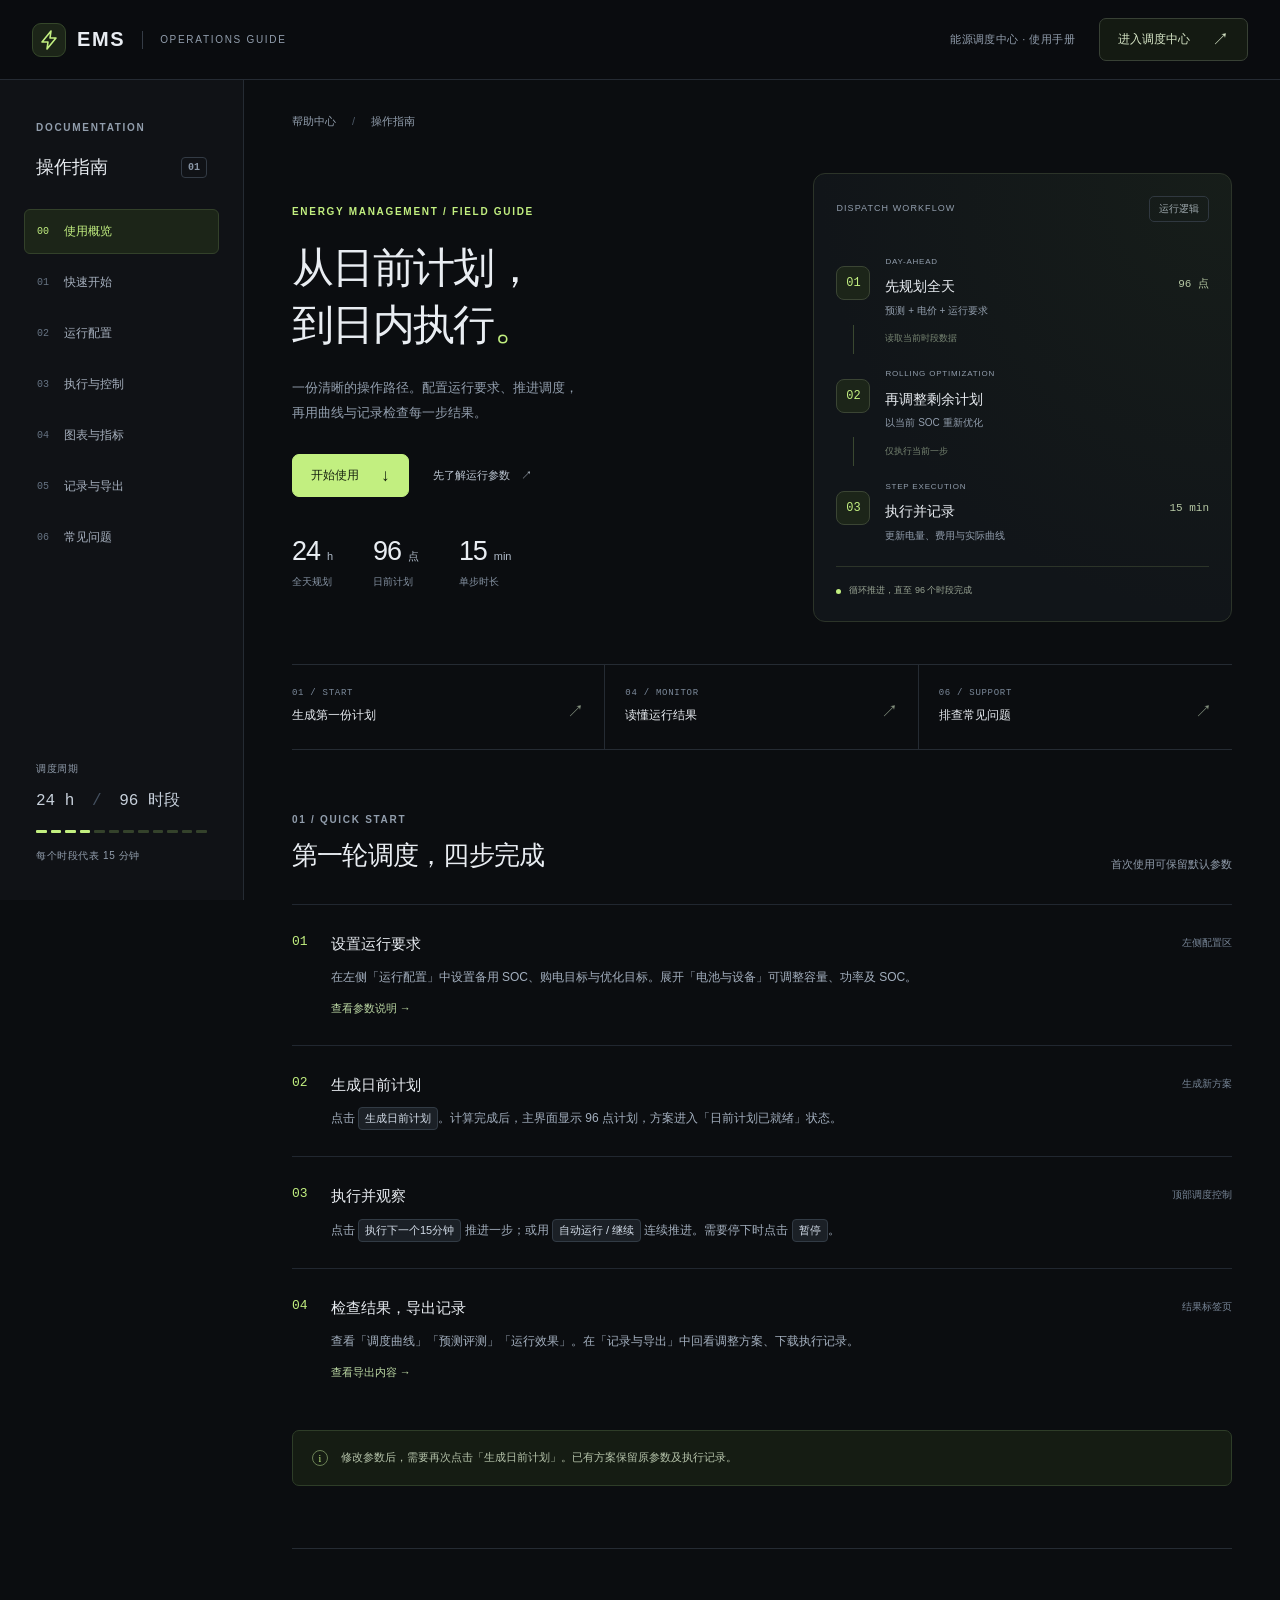
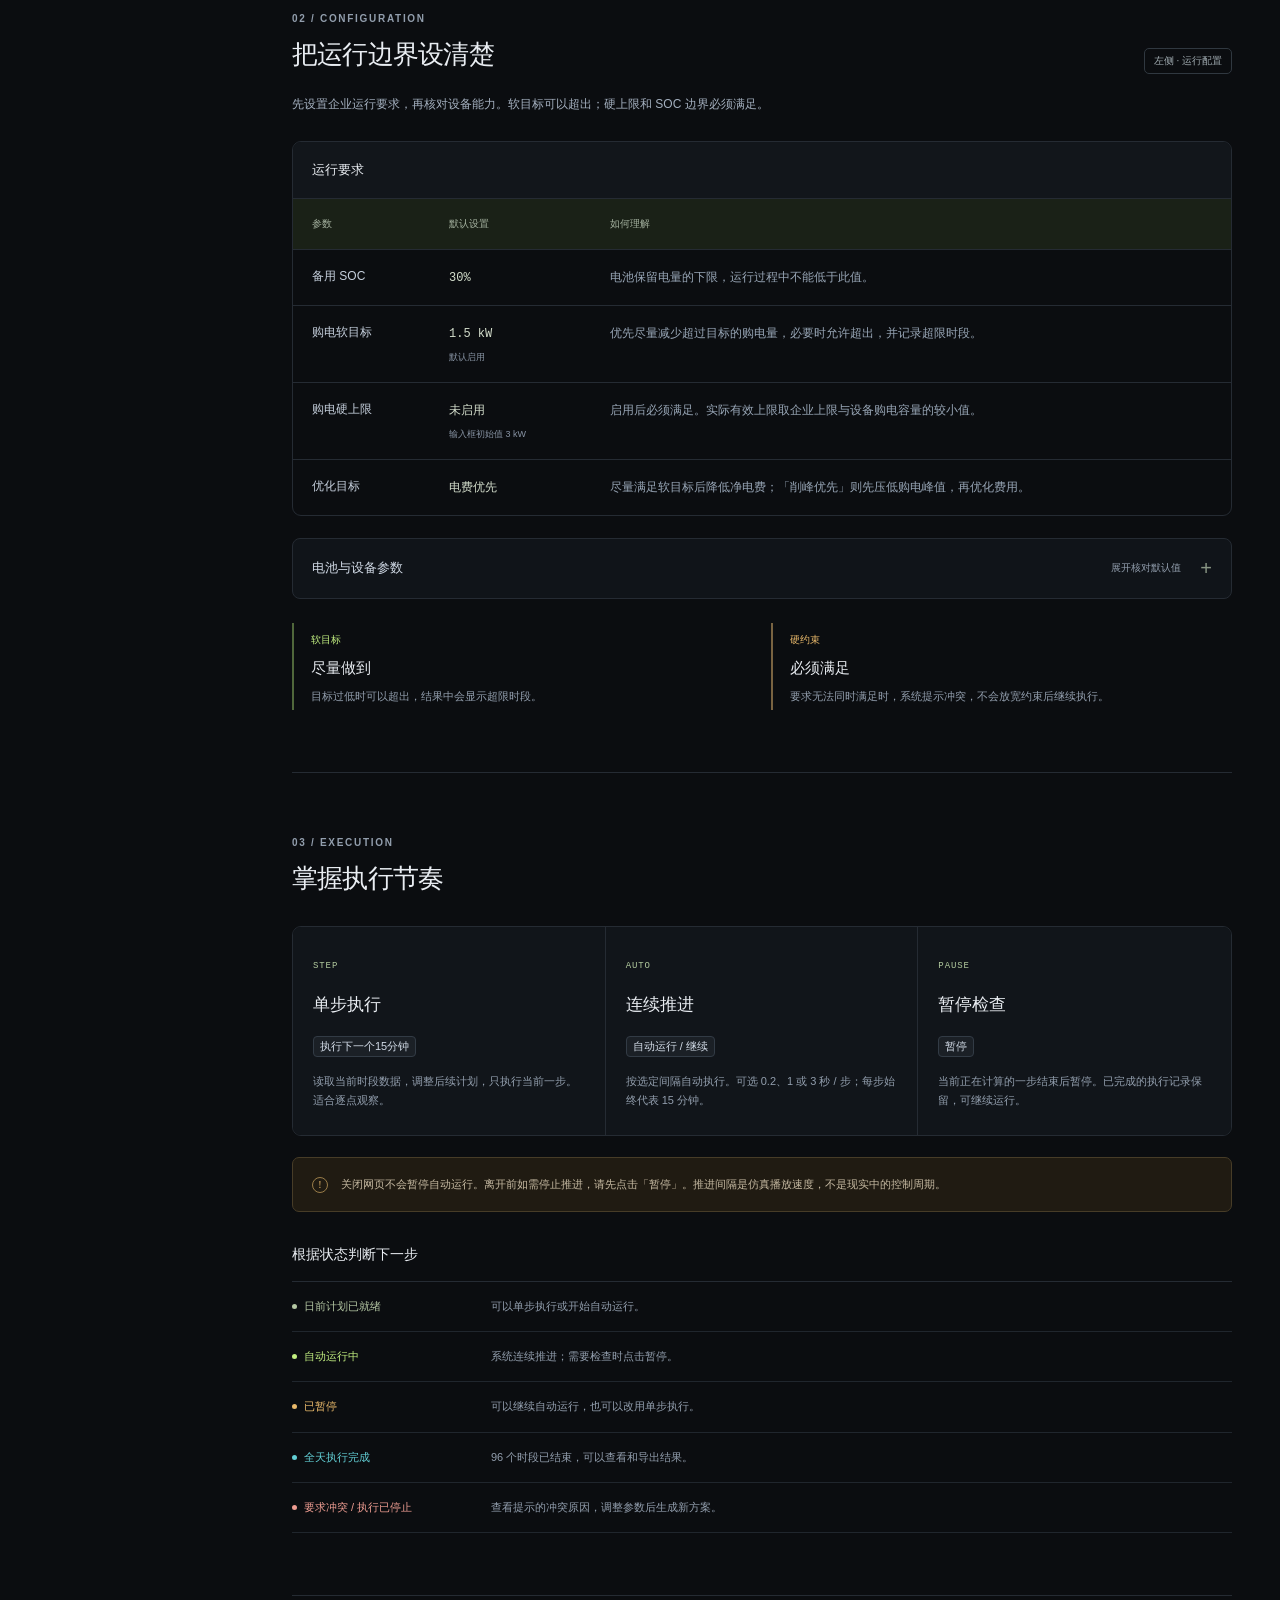
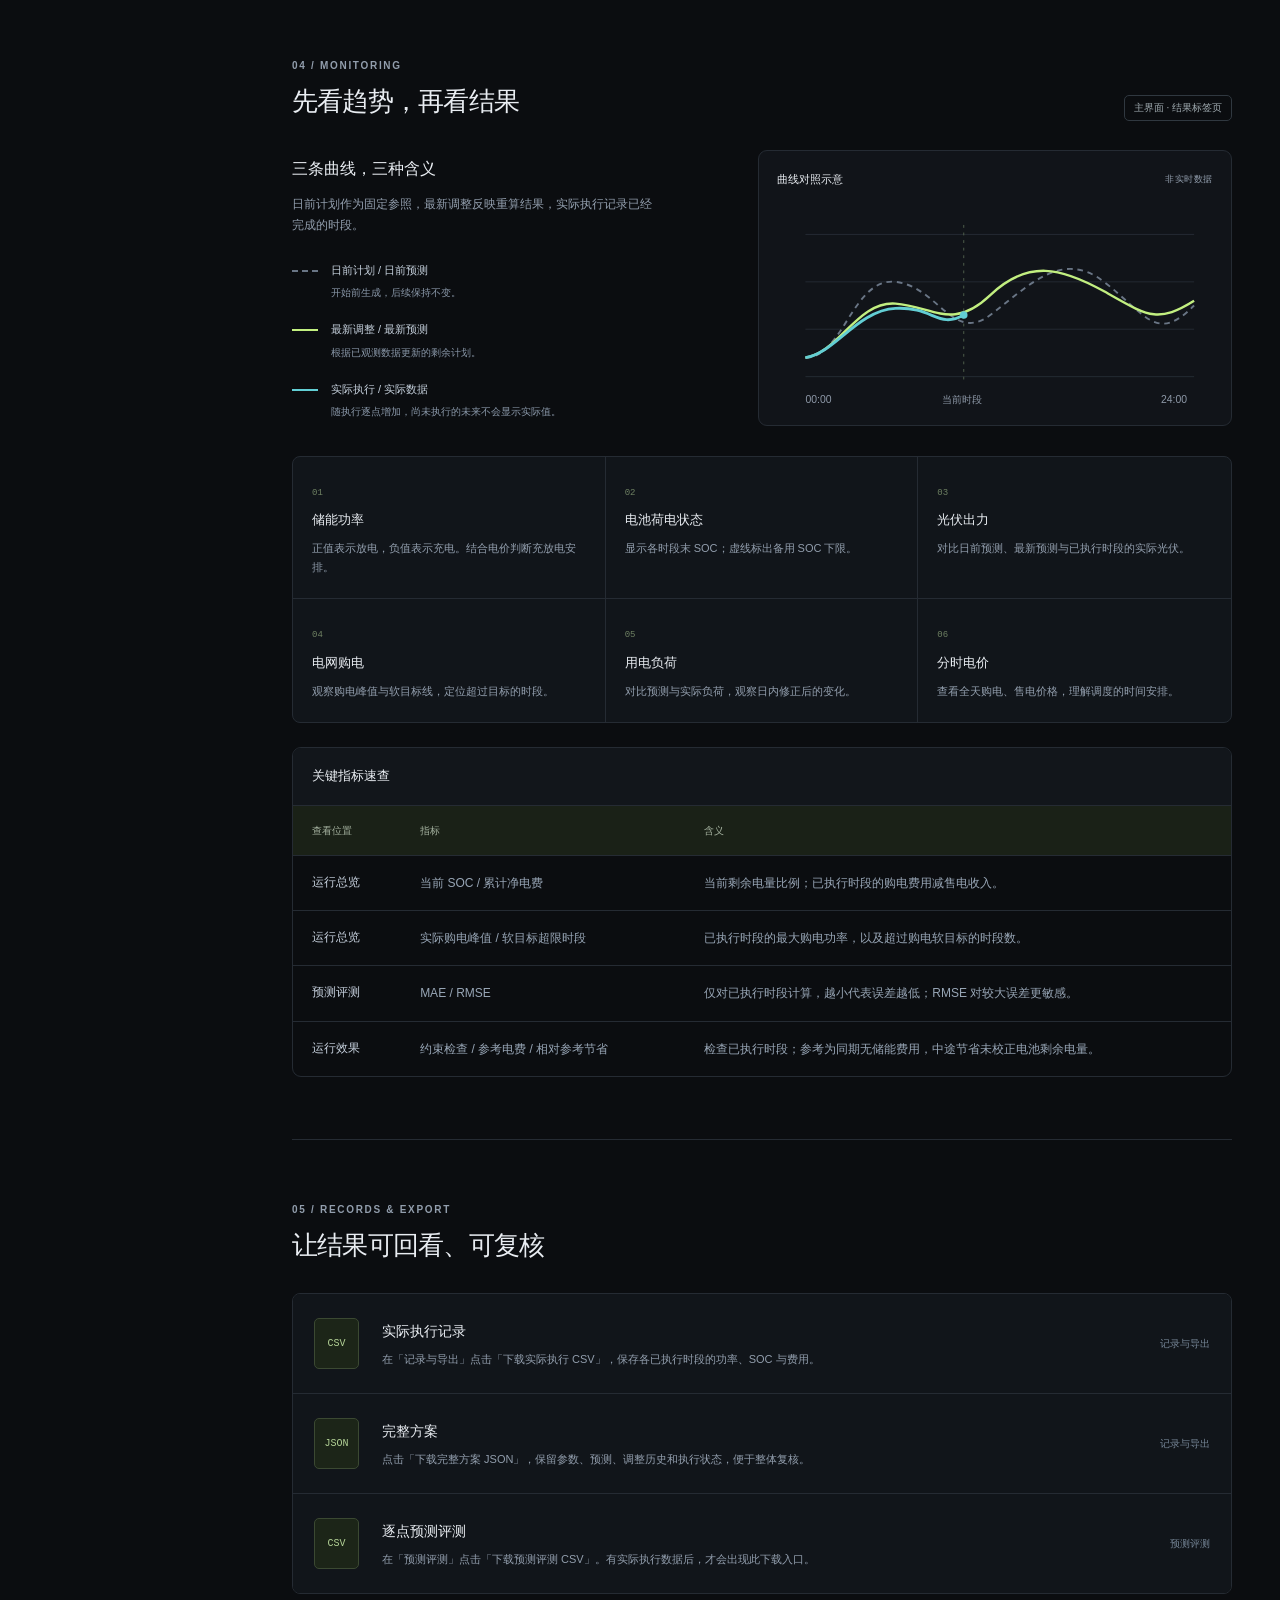
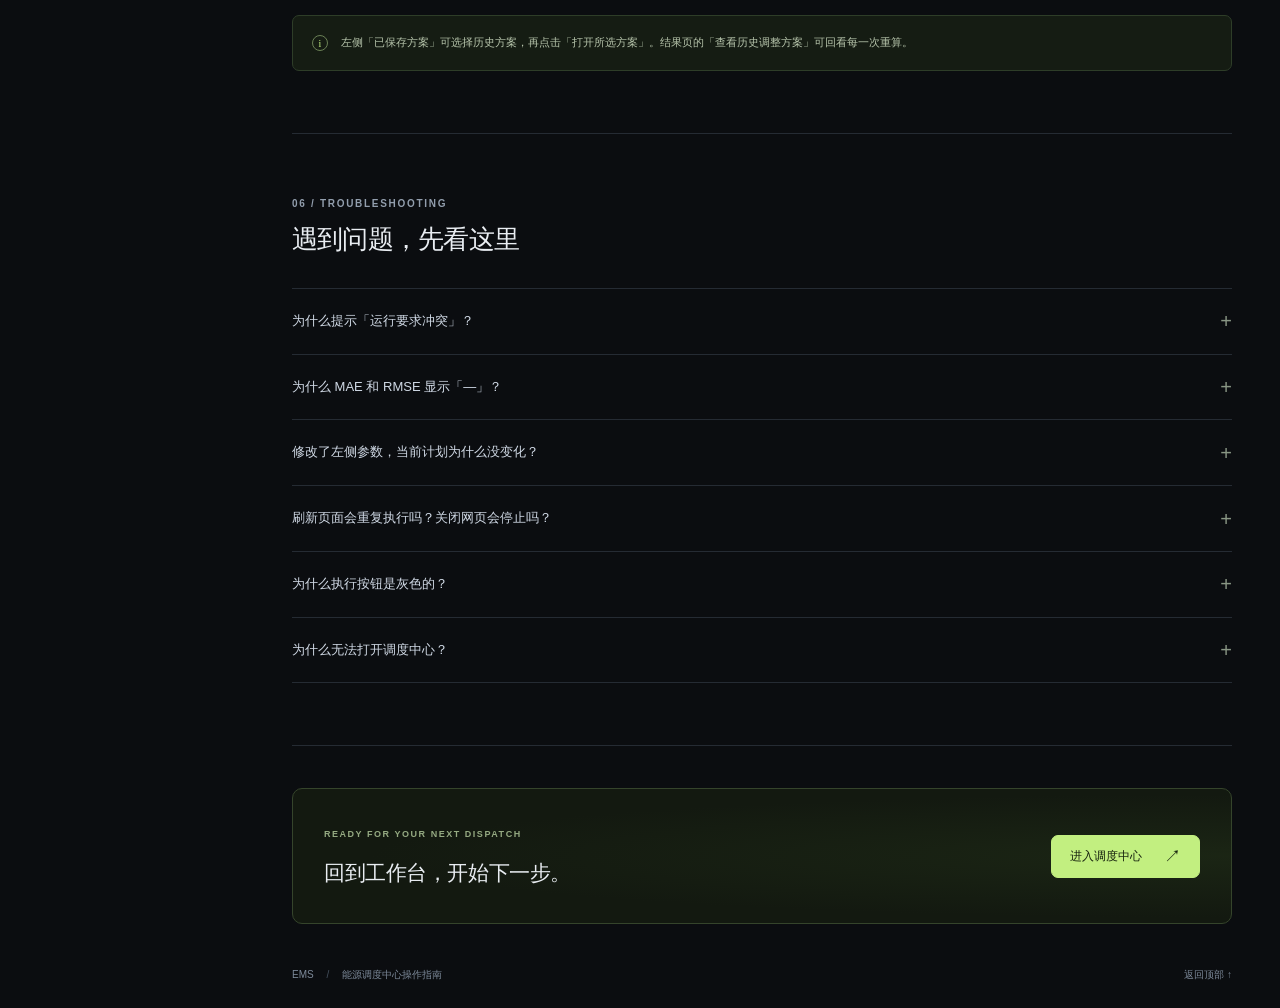
==== index.html @ 49002e70 "Publish EMS operations guide" ====
<!doctype html>
<html lang="zh-CN">
<head>
  <meta charset="utf-8">
  <meta name="viewport" content="width=device-width, initial-scale=1">
  <meta name="color-scheme" content="dark">
  <meta name="description" content="能源调度中心操作指南：配置运行要求、生成日前计划、执行日内调度、阅读曲线与导出记录。">
  <title>EMS · 操作指南</title>
  <link rel="icon" href="./favicon.svg" type="image/svg+xml">
  <link rel="stylesheet" href="./style.css">
  <script src="./config.js" defer></script>
  <script src="./script.js" defer></script>
</head>
<body>
  <a class="skip-link" href="#main">跳到正文</a>
  <header class="topbar">
    <a class="brand" href="#overview" aria-label="EMS 操作指南首页">
      <span class="brand-icon"><svg viewBox="0 0 24 24" fill="none" aria-hidden="true"><path d="M14 3 5 14h6l-1 7 9-11h-6l1-7Z" stroke="currentColor" stroke-width="1.6" stroke-linejoin="round"/></svg></span>
      <strong>EMS</strong><span class="brand-divider"></span><span class="brand-label">OPERATIONS GUIDE</span>
    </a>
    <div class="topbar-actions">
      <span class="edition">能源调度中心 · 使用手册</span>
      <a class="button button-outline dashboard-link" href="https://ltd-prescription-bridal-positioning.trycloudflare.com/" target="_blank" rel="noopener noreferrer">进入调度中心 <span aria-hidden="true">↗</span></a>
      <button class="menu-toggle" type="button" aria-expanded="false" aria-controls="sidebar" aria-label="打开章节目录"><span></span><span></span></button>
    </div>
  </header>

  <aside class="sidebar" id="sidebar" aria-label="章节目录">
    <div class="sidebar-top"><span class="eyebrow">DOCUMENTATION</span><p>操作指南<span class="version">01</span></p></div>
    <nav class="chapter-nav">
      <a href="#overview" class="active" aria-current="location"><span>00</span>使用概览</a>
      <a href="#quickstart"><span>01</span>快速开始</a>
      <a href="#configuration"><span>02</span>运行配置</a>
      <a href="#execution"><span>03</span>执行与控制</a>
      <a href="#charts"><span>04</span>图表与指标</a>
      <a href="#export"><span>05</span>记录与导出</a>
      <a href="#faq"><span>06</span>常见问题</a>
    </nav>
    <div class="sidebar-bottom"><span class="small-label">调度周期</span><p>24 h <span>/</span> 96 时段</p><div class="mini-track"><i></i><i></i><i></i><i></i><i></i><i></i><i></i><i></i><i></i><i></i><i></i><i></i></div><span class="small-label">每个时段代表 15 分钟</span></div>
  </aside>

  <main id="main">
    <section class="hero doc-section" id="overview" aria-labelledby="hero-title">
      <div class="breadcrumb">帮助中心 <span>/</span> 操作指南</div>
      <div class="hero-grid">
        <div class="hero-copy">
          <p class="eyebrow accent">ENERGY MANAGEMENT / FIELD GUIDE</p>
          <h1 id="hero-title">从日前计划，<br>到日内执行<span class="accent">。</span></h1>
          <p class="hero-description">一份清晰的操作路径。配置运行要求、推进调度，<br class="desktop-break">再用曲线与记录检查每一步结果。</p>
          <div class="hero-actions"><a class="button button-primary" href="#quickstart">开始使用 <span aria-hidden="true">↓</span></a><a class="text-link" href="#configuration">先了解运行参数 <span aria-hidden="true">↗</span></a></div>
          <div class="hero-specs"><div><strong>24<span>h</span></strong><span>全天规划</span></div><div><strong>96<span>点</span></strong><span>日前计划</span></div><div><strong>15<span>min</span></strong><span>单步时长</span></div></div>
        </div>
        <div class="flow-panel" aria-label="日前计划、日内调整、单步执行的工作流程">
          <div class="panel-top"><span class="small-label">DISPATCH WORKFLOW</span><span class="outline-tag">运行逻辑</span></div>
          <div class="flow-stage"><span class="stage-symbol">01</span><div><span class="small-label">DAY-AHEAD</span><h2>先规划全天</h2><p>预测 + 电价 + 运行要求</p></div><span class="stage-count">96 点</span></div>
          <div class="flow-connector"><span></span><p>读取当前时段数据</p></div>
          <div class="flow-stage"><span class="stage-symbol">02</span><div><span class="small-label">ROLLING OPTIMIZATION</span><h2>再调整剩余计划</h2><p>以当前 SOC 重新优化</p></div></div>
          <div class="flow-connector"><span></span><p>仅执行当前一步</p></div>
          <div class="flow-stage flow-stage-final"><span class="stage-symbol">03</span><div><span class="small-label">STEP EXECUTION</span><h2>执行并记录</h2><p>更新电量、费用与实际曲线</p></div><span class="stage-count">15 min</span></div>
          <div class="flow-footer"><span class="status-dot"></span>循环推进，直至 96 个时段完成</div>
        </div>
      </div>
      <div class="guide-index"><a href="#quickstart"><span>01 / START</span>生成第一份计划 <b aria-hidden="true">↗</b></a><a href="#charts"><span>04 / MONITOR</span>读懂运行结果 <b aria-hidden="true">↗</b></a><a href="#faq"><span>06 / SUPPORT</span>排查常见问题 <b aria-hidden="true">↗</b></a></div>
    </section>

    <section class="doc-section" id="quickstart" aria-labelledby="quickstart-title">
      <div class="section-heading"><div><p class="eyebrow">01 / QUICK START</p><h2 id="quickstart-title">第一轮调度，四步完成</h2></div><span class="section-note">首次使用可保留默认参数</span></div>
      <ol class="steps">
        <li><span class="step-number">01</span><div><h3>设置运行要求</h3><p>在左侧「运行配置」中设置备用 SOC、购电目标与优化目标。展开「电池与设备」可调整容量、功率及 SOC。</p><a class="inline-link" href="#configuration">查看参数说明 →</a></div><span class="step-location">左侧配置区</span></li>
        <li><span class="step-number">02</span><div><h3>生成日前计划</h3><p>点击 <span class="ui-label">生成日前计划</span>。计算完成后，主界面显示 96 点计划，方案进入「日前计划已就绪」状态。</p></div><span class="step-location">生成新方案</span></li>
        <li><span class="step-number">03</span><div><h3>执行并观察</h3><p>点击 <span class="ui-label">执行下一个15分钟</span> 推进一步；或用 <span class="ui-label">自动运行 / 继续</span> 连续推进。需要停下时点击 <span class="ui-label">暂停</span>。</p></div><span class="step-location">顶部调度控制</span></li>
        <li><span class="step-number">04</span><div><h3>检查结果，导出记录</h3><p>查看「调度曲线」「预测评测」「运行效果」。在「记录与导出」中回看调整方案、下载执行记录。</p><a class="inline-link" href="#export">查看导出内容 →</a></div><span class="step-location">结果标签页</span></li>
      </ol>
      <div class="callout"><span class="callout-mark">i</span><p>修改参数后，需要再次点击「生成日前计划」。已有方案保留原参数及执行记录。</p></div>
    </section>

    <section class="doc-section" id="configuration" aria-labelledby="configuration-title">
      <div class="section-heading"><div><p class="eyebrow">02 / CONFIGURATION</p><h2 id="configuration-title">把运行边界设清楚</h2></div><span class="outline-tag">左侧 · 运行配置</span></div>
      <div class="section-intro"><p>先设置企业运行要求，再核对设备能力。软目标可以超出；硬上限和 SOC 边界必须满足。</p></div>
      <div class="table-wrap"><table><caption>运行要求</caption><thead><tr><th scope="col">参数</th><th scope="col">默认设置</th><th scope="col">如何理解</th></tr></thead><tbody>
        <tr><th scope="row">备用 SOC</th><td><span class="value">30%</span></td><td>电池保留电量的下限，运行过程中不能低于此值。</td></tr>
        <tr><th scope="row">购电软目标</th><td><span class="value">1.5 kW</span><small>默认启用</small></td><td>优先尽量减少超过目标的购电量，必要时允许超出，并记录超限时段。</td></tr>
        <tr><th scope="row">购电硬上限</th><td><span class="value">未启用</span><small>输入框初始值 3 kW</small></td><td>启用后必须满足。实际有效上限取企业上限与设备购电容量的较小值。</td></tr>
        <tr><th scope="row">优化目标</th><td><span class="value">电费优先</span></td><td>尽量满足软目标后降低净电费；「削峰优先」则先压低购电峰值，再优化费用。</td></tr>
      </tbody></table></div>
      <details class="equipment-details"><summary><span>电池与设备参数</span><span class="summary-note">展开核对默认值</span><span class="plus" aria-hidden="true">+</span></summary><div class="equipment-grid">
        <div><span>电池容量</span><strong>5.0 <small>kWh</small></strong></div><div><span>最大充 / 放电功率</span><strong>2.0 <small>kW</small></strong></div><div><span>初始 SOC</span><strong>50 <small>%</small></strong></div><div><span>日末 SOC 最低目标</span><strong>50 <small>%</small></strong></div><div><span>SOC 上限</span><strong>90 <small>%</small></strong></div><div><span>设备购电容量</span><strong>5.0 <small>kW</small></strong></div><div><span>设备售电容量</span><strong>3.0 <small>kW</small></strong></div>
      </div><p class="details-footnote">初始 SOC 和日末 SOC 目标，都必须位于备用 SOC 下限与 SOC 上限之间。</p></details>
      <div class="paired-notes"><div><span class="note-label accent">软目标</span><h3>尽量做到</h3><p>目标过低时可以超出，结果中会显示超限时段。</p></div><div><span class="note-label amber">硬约束</span><h3>必须满足</h3><p>要求无法同时满足时，系统提示冲突，不会放宽约束后继续执行。</p></div></div>
    </section>

    <section class="doc-section" id="execution" aria-labelledby="execution-title">
      <div class="section-heading"><div><p class="eyebrow">03 / EXECUTION</p><h2 id="execution-title">掌握执行节奏</h2></div></div>
      <div class="control-guide"><article><span class="keycap">STEP</span><h3>单步执行</h3><span class="ui-label">执行下一个15分钟</span><p>读取当前时段数据，调整后续计划，只执行当前一步。适合逐点观察。</p></article><article><span class="keycap">AUTO</span><h3>连续推进</h3><span class="ui-label">自动运行 / 继续</span><p>按选定间隔自动执行。可选 0.2、1 或 3 秒 / 步；每步始终代表 15 分钟。</p></article><article><span class="keycap">PAUSE</span><h3>暂停检查</h3><span class="ui-label">暂停</span><p>当前正在计算的一步结束后暂停。已完成的执行记录保留，可继续运行。</p></article></div>
      <div class="callout callout-amber"><span class="callout-mark">!</span><p>关闭网页不会暂停自动运行。离开前如需停止推进，请先点击「暂停」。推进间隔是仿真播放速度，不是现实中的控制周期。</p></div>
      <h3 class="subsection-title">根据状态判断下一步</h3>
      <div class="state-list"><div><span class="state-chip ready">日前计划已就绪</span><p>可以单步执行或开始自动运行。</p></div><div><span class="state-chip running">自动运行中</span><p>系统连续推进；需要检查时点击暂停。</p></div><div><span class="state-chip paused">已暂停</span><p>可以继续自动运行，也可以改用单步执行。</p></div><div><span class="state-chip completed">全天执行完成</span><p>96 个时段已结束，可以查看和导出结果。</p></div><div><span class="state-chip blocked">要求冲突 / 执行已停止</span><p>查看提示的冲突原因，调整参数后生成新方案。</p></div></div>
    </section>

    <section class="doc-section" id="charts" aria-labelledby="charts-title">
      <div class="section-heading"><div><p class="eyebrow">04 / MONITORING</p><h2 id="charts-title">先看趋势，再看结果</h2></div><span class="outline-tag">主界面 · 结果标签页</span></div>
      <div class="chart-reading"><div><h3>三条曲线，三种含义</h3><p>日前计划作为固定参照，最新调整反映重算结果，实际执行记录已经完成的时段。</p><ul class="legend-guide"><li><span class="legend-line dashed"></span><div><strong>日前计划 / 日前预测</strong><span>开始前生成，后续保持不变。</span></div></li><li><span class="legend-line lime"></span><div><strong>最新调整 / 最新预测</strong><span>根据已观测数据更新的剩余计划。</span></div></li><li><span class="legend-line cyan"></span><div><strong>实际执行 / 实际数据</strong><span>随执行逐点增加，尚未执行的未来不会显示实际值。</span></div></li></ul></div>
        <div class="chart-example"><div class="example-heading"><span>曲线对照示意</span><span class="small-label">非实时数据</span></div><svg viewBox="0 0 460 220" role="img" aria-labelledby="chart-demo-title"><title id="chart-demo-title">灰色虚线表示日前计划，青绿色实线表示最新调整，蓝色实线只覆盖已经执行的时间段。</title><g stroke="#252b33" stroke-width="1"><path d="M30 30H440M30 80H440M30 130H440M30 180H440"/></g><path d="M30 160C70 160 80 75 125 80S185 145 225 115S300 45 345 80S400 145 440 105" fill="none" stroke="#697585" stroke-width="2" stroke-dasharray="6 5"/><path d="M30 160C65 155 85 100 125 103S185 132 225 94S300 65 345 90S400 125 440 100" fill="none" stroke="#c2ef80" stroke-width="2.5"/><path d="M30 160C60 156 85 110 125 108S170 130 197 115" fill="none" stroke="#62ced4" stroke-width="3"/><path d="M197 20V185" stroke="#52624d" stroke-dasharray="3 5"/><circle cx="197" cy="115" r="4" fill="#62ced4"/><g fill="#8e99a8" font-size="11" font-family="sans-serif"><text x="30" y="208">00:00</text><text x="174" y="208">当前时段</text><text x="405" y="208">24:00</text></g></svg></div>
      </div>
      <div class="chart-topics"><article><span>01</span><h3>储能功率</h3><p>正值表示放电，负值表示充电。结合电价判断充放电安排。</p></article><article><span>02</span><h3>电池荷电状态</h3><p>显示各时段末 SOC；虚线标出备用 SOC 下限。</p></article><article><span>03</span><h3>光伏出力</h3><p>对比日前预测、最新预测与已执行时段的实际光伏。</p></article><article><span>04</span><h3>电网购电</h3><p>观察购电峰值与软目标线，定位超过目标的时段。</p></article><article><span>05</span><h3>用电负荷</h3><p>对比预测与实际负荷，观察日内修正后的变化。</p></article><article><span>06</span><h3>分时电价</h3><p>查看全天购电、售电价格，理解调度的时间安排。</p></article></div>
      <div class="table-wrap"><table><caption>关键指标速查</caption><thead><tr><th scope="col">查看位置</th><th scope="col">指标</th><th scope="col">含义</th></tr></thead><tbody><tr><th scope="row">运行总览</th><td>当前 SOC / 累计净电费</td><td>当前剩余电量比例；已执行时段的购电费用减售电收入。</td></tr><tr><th scope="row">运行总览</th><td>实际购电峰值 / 软目标超限时段</td><td>已执行时段的最大购电功率，以及超过购电软目标的时段数。</td></tr><tr><th scope="row">预测评测</th><td>MAE / RMSE</td><td>仅对已执行时段计算，越小代表误差越低；RMSE 对较大误差更敏感。</td></tr><tr><th scope="row">运行效果</th><td>约束检查 / 参考电费 / 相对参考节省</td><td>检查已执行时段；参考为同期无储能费用，中途节省未校正电池剩余电量。</td></tr></tbody></table></div>
    </section>

    <section class="doc-section" id="export" aria-labelledby="export-title">
      <div class="section-heading"><div><p class="eyebrow">05 / RECORDS & EXPORT</p><h2 id="export-title">让结果可回看、可复核</h2></div></div>
      <div class="export-list"><article><span class="file-badge">CSV</span><div><h3>实际执行记录</h3><p>在「记录与导出」点击「下载实际执行 CSV」，保存各已执行时段的功率、SOC 与费用。</p></div><span class="export-location">记录与导出</span></article><article><span class="file-badge">JSON</span><div><h3>完整方案</h3><p>点击「下载完整方案 JSON」，保留参数、预测、调整历史和执行状态，便于整体复核。</p></div><span class="export-location">记录与导出</span></article><article><span class="file-badge">CSV</span><div><h3>逐点预测评测</h3><p>在「预测评测」点击「下载预测评测 CSV」。有实际执行数据后，才会出现此下载入口。</p></div><span class="export-location">预测评测</span></article></div>
      <div class="callout"><span class="callout-mark">i</span><p>左侧「已保存方案」可选择历史方案，再点击「打开所选方案」。结果页的「查看历史调整方案」可回看每一次重算。</p></div>
    </section>

    <section class="doc-section" id="faq" aria-labelledby="faq-title">
      <div class="section-heading"><div><p class="eyebrow">06 / TROUBLESHOOTING</p><h2 id="faq-title">遇到问题，先看这里</h2></div></div>
      <div class="faq-list"><details><summary>为什么提示「运行要求冲突」？<span class="plus" aria-hidden="true">+</span></summary><p>先按错误提示检查：购电硬上限是否过低、备用 SOC 是否过高，以及初始 / 日末 SOC 是否处在允许范围。要求无法同时满足时，请调整参数后生成新方案；已有方案不会被自动放宽约束。</p></details><details><summary>为什么 MAE 和 RMSE 显示「—」？<span class="plus" aria-hidden="true">+</span></summary><p>尚无实际执行数据时无法计算误差。执行一个时段后，系统开始累计预测评测；只查看计划不会产生实际样本。</p></details><details><summary>修改了左侧参数，当前计划为什么没变化？<span class="plus" aria-hidden="true">+</span></summary><p>表单参数仅在点击「生成日前计划」时提交，并创建新方案。当前打开的历史方案继续使用其原来的参数。</p></details><details><summary>刷新页面会重复执行吗？关闭网页会停止吗？<span class="plus" aria-hidden="true">+</span></summary><p>刷新只读取已保存的状态，不会重复推进。自动运行由后端继续执行，关闭网页不会暂停；需要停止时，请先点击「暂停」。</p></details><details><summary>为什么执行按钮是灰色的？<span class="plus" aria-hidden="true">+</span></summary><p>自动运行中，单步与开始按钮不可用；完成全天调度或遇到冲突后，也不能继续推进。暂停按钮仅在自动运行中可用。若要开始新一轮，请生成新的日前计划。</p></details><details><summary>为什么无法打开调度中心？<span class="plus" aria-hidden="true">+</span></summary><p>先确认调度中心服务在线。当前公网入口依赖运行服务的电脑和网络；如果临时公网地址已变化，请从最新的调度中心页面点击「操作指南」，指南会使用本次访问的地址提供返回入口。</p></details></div>
    </section>
    <section class="closing-panel"><div><span class="eyebrow">READY FOR YOUR NEXT DISPATCH</span><h2>回到工作台，开始下一步。</h2></div><a class="button button-primary dashboard-link" href="https://ltd-prescription-bridal-positioning.trycloudflare.com/" target="_blank" rel="noopener noreferrer">进入调度中心 <span aria-hidden="true">↗</span></a></section>
    <footer><span>EMS <span class="footer-divider">/</span> 能源调度中心操作指南</span><a href="#overview">返回顶部 ↑</a></footer>
  </main>
</body>
</html>
---- style.css ----
:root{color-scheme:dark;--bg:#0b0d10;--panel:#111419;--line:#252b33;--text:#e9edf2;--muted:#929ead;--accent:#c2ef80;--cyan:#62ced4;--amber:#e9b96b;--sidebar:244px;--header:80px;font-family:Inter,"Segoe UI","Microsoft YaHei",sans-serif;font-synthesis:none}
*{box-sizing:border-box}html{scroll-behavior:smooth;scroll-padding-top:110px}body{margin:0;background:var(--bg);color:var(--text);font-size:14px;line-height:1.75}a{color:inherit;text-decoration:none}button{font:inherit}button,a,summary{-webkit-tap-highlight-color:transparent}button{cursor:pointer}h1,h2,h3,p{margin:0}svg{display:block;max-width:100%}::selection{background:#c2ef8033;color:#f0ffdf}:focus-visible{outline:2px solid var(--accent);outline-offset:5px}button:focus-visible,summary:focus-visible{outline-offset:2px}
.skip-link{position:fixed;top:-80px;left:20px;z-index:100;background:var(--accent);color:#15210d;padding:10px 18px;border-radius:6px}.skip-link:focus{top:12px}.topbar{height:var(--header);position:fixed;inset:0 0 auto;z-index:30;display:flex;align-items:center;justify-content:space-between;padding:0 32px;border-bottom:1px solid var(--line);background:#0b0d10f5;backdrop-filter:blur(16px)}.brand{display:flex;align-items:center;gap:11px;white-space:nowrap}.brand-icon{width:34px;height:34px;display:grid;place-items:center;border-radius:9px;background:#1c2518;border:1px solid #35472a;color:var(--accent)}.brand-icon svg{width:24px;height:24px}.brand strong{font-size:20px;letter-spacing:.08em;font-weight:700}.brand-divider{height:18px;width:1px;background:#353c46;margin:0 6px}.brand-label{font-size:10px;letter-spacing:.17em;color:var(--muted)}.topbar-actions{display:flex;gap:24px;align-items:center}.edition{font-size:11px;color:var(--muted);letter-spacing:.04em}.button{display:inline-flex;align-items:center;justify-content:center;gap:22px;min-height:42px;padding:10px 18px;border-radius:7px;font-size:12px;font-weight:600;transition:background .18s,border-color .18s}.button span{font-size:17px;line-height:1}.button-outline{border:1px solid #384135;background:#141a12;color:#d7e6c7}.button-outline:hover{background:#202b1b;border-color:#5c6c4e}.button-primary{background:var(--accent);color:#17230e;border:1px solid var(--accent)}.button-primary:hover{background:#d3f4a7;border-color:#d3f4a7}.menu-toggle{display:none}
.sidebar{position:fixed;inset:var(--header) auto 0 0;width:var(--sidebar);padding:34px 24px;display:flex;flex-direction:column;border-right:1px solid var(--line);background:#101216;overflow-y:auto;z-index:20}.eyebrow{font-size:10px;font-weight:600;letter-spacing:.17em;color:var(--muted);line-height:1.5}.sidebar-top{padding:0 12px 26px}.sidebar-top p{font-size:18px;font-weight:550;margin-top:13px;display:flex;align-items:center;justify-content:space-between}.version{font-family:Consolas,monospace;font-size:10px;border:1px solid #333b45;color:#8895a5;border-radius:4px;padding:1px 6px}.chapter-nav{display:flex;flex-direction:column;gap:6px}.chapter-nav a{display:flex;gap:15px;align-items:center;padding:11px 12px;border:1px solid transparent;border-radius:6px;font-size:12px;color:#a6b0be;transition:background .18s,color .18s}.chapter-nav a>span{font-family:Consolas,monospace;color:#667383;font-size:10px}.chapter-nav a:hover{background:#191e24;color:var(--text)}.chapter-nav a.active{background:#1c2518;border-color:#33412a;color:var(--accent)}.chapter-nav a.active>span{color:var(--accent)}.sidebar-bottom{margin-top:auto;padding:50px 12px 0}.small-label{font-size:10px;color:var(--muted);letter-spacing:.06em}.sidebar-bottom p{font-family:Consolas,monospace;font-size:16px;color:#c7d0db;margin-top:7px}.sidebar-bottom p>span{color:#44505f;margin:0 8px}.mini-track{display:flex;gap:4px;margin:15px 0 9px}.mini-track i{height:3px;flex:1;background:#34422b;border-radius:1px}.mini-track i:nth-child(-n+4){background:var(--accent)}
main{margin-left:var(--sidebar);padding:112px 48px 0;max-width:1580px}.doc-section{padding:62px 0;border-bottom:1px solid var(--line);scroll-margin-top:0}.hero{padding-top:0;padding-bottom:0}.breadcrumb{font-size:11px;color:var(--muted);margin-bottom:36px}.breadcrumb>span{color:#4d5866;padding:0 13px}.accent{color:var(--accent)}.amber{color:var(--amber)}.hero-grid{display:grid;grid-template-columns:1.15fr 1fr;gap:40px;align-items:center;padding:6px 0 42px}.hero-copy h1{font-size:clamp(32px,3.3vw,49px);font-weight:550;line-height:1.35;letter-spacing:-.04em;margin-top:20px}.hero-description{font-size:13px;color:var(--muted);line-height:1.9;margin-top:23px}.hero-actions{display:flex;align-items:center;gap:24px;margin-top:28px}.text-link{font-size:11px;color:#bcc6d2}.text-link:hover,.inline-link:hover{color:var(--accent)}.text-link span{margin-left:8px}.hero-specs{display:flex;gap:40px;margin-top:34px}.hero-specs>div{display:flex;flex-direction:column;gap:2px}.hero-specs strong{font-size:27px;font-weight:450;font-variant-numeric:tabular-nums;letter-spacing:-.04em;line-height:1.5}.hero-specs strong span{font-size:11px;font-weight:400;margin-left:7px;color:#b0bbc9;letter-spacing:0}.hero-specs>div>span{font-size:10px;color:#8491a1}.flow-panel{padding:22px;border:1px solid #2c3429;border-radius:12px;background:radial-gradient(ellipse at top right,#26341b45,transparent 70%),#111519}.panel-top{display:flex;align-items:center;justify-content:space-between;margin-bottom:25px}.panel-top>.small-label{font-size:9px;letter-spacing:.12em}.outline-tag{display:inline-block;padding:3px 9px;border:1px solid #303840;border-radius:5px;font-size:10px;color:#9faaaf;white-space:nowrap}.flow-stage{display:flex;gap:15px;align-items:center}.stage-symbol{flex-shrink:0;width:34px;height:34px;display:grid;place-items:center;border:1px solid #3b4534;background:#1c2519;border-radius:8px;font:12px Consolas,monospace;color:var(--accent)}.flow-stage .small-label{font-size:8px;letter-spacing:.1em}.flow-stage h2{font-size:14px;font-weight:550;margin:3px 0}.flow-stage p{font-size:10px;color:var(--muted)}.stage-count{margin-left:auto;font:11px Consolas,monospace;color:#b6c8a4;white-space:nowrap}.flow-connector{display:flex;gap:31px;height:40px;align-items:center;padding-left:17px}.flow-connector>span{height:29px;width:1px;background:#3a4830}.flow-connector p{color:#788673;font-size:9px}.flow-footer{display:flex;gap:8px;align-items:center;margin-top:22px;padding-top:16px;border-top:1px solid #2c3429;font-size:9px;color:#99a493}.status-dot{height:5px;width:5px;border-radius:50%;background:var(--accent)}.guide-index{display:grid;grid-template-columns:repeat(3,1fr);border-top:1px solid var(--line)}.guide-index a{position:relative;padding:23px 20px;font-size:12px;border-right:1px solid var(--line);transition:background .18s}.guide-index a:first-child{padding-left:0}.guide-index a:last-child{border-right:0}.guide-index a:hover{color:var(--accent);background:#141b1240}.guide-index a>span{display:block;font:9px Consolas,monospace;color:#7b899a;letter-spacing:.08em;margin-bottom:7px}.guide-index b{position:absolute;right:20px;top:32px;font-size:17px;font-weight:400;color:#889582}
.section-heading{display:flex;align-items:flex-end;justify-content:space-between;gap:20px;margin-bottom:29px}.section-heading h2{font-size:26px;font-weight:550;letter-spacing:-.03em;margin-top:10px;line-height:1.45}.section-note{font-size:11px;color:var(--muted)}.section-intro{color:#a4b0bf;font-size:12px;margin:-9px 0 26px;max-width:700px}.steps{list-style:none;margin:0;padding:0}.steps li{display:flex;gap:23px;padding:26px 0;border-top:1px solid #212730;align-items:flex-start}.steps h3{font-size:15px;font-weight:550;margin-bottom:9px}.steps li>div{flex:1;max-width:650px}.steps p{font-size:12px;color:#a3afbe;line-height:1.9}.step-number{font:13px Consolas,monospace;color:var(--accent);padding-top:3px}.step-location{margin-left:auto;white-space:nowrap;font-size:10px;color:#768495;padding-top:3px}.inline-link{display:inline-block;font-size:11px;color:#bdd9a5;margin-top:10px}.ui-label{display:inline-block;font-size:11px;background:#1b2026;border:1px solid #323b45;border-radius:4px;padding:0 6px;color:#d3dce8;white-space:normal}.callout{display:flex;align-items:flex-start;gap:13px;margin-top:21px;padding:17px 19px;background:#151c13;border:1px solid #2e3d28;border-radius:7px;color:#b6c4ab;font-size:11px;line-height:1.8}.callout-mark{flex-shrink:0;width:16px;height:16px;display:grid;place-items:center;border:1px solid #6a8055;border-radius:50%;font:10px Georgia,serif;color:var(--accent);margin-top:2px}.callout-amber{background:#201b12;border-color:#473c27;color:#c6baa2}.callout-amber .callout-mark{color:var(--amber);border-color:#9a7d49}.table-wrap{overflow-x:auto;border:1px solid var(--line);border-radius:9px;margin-top:24px}table{width:100%;border-collapse:collapse;text-align:left;font-size:12px;min-width:550px}caption{text-align:left;font-size:13px;font-weight:550;padding:17px 19px;background:#12161b}th,td{padding:16px 19px;border-top:1px solid var(--line);vertical-align:top}thead th{color:#a3b09e;background:#1a2117;font-size:10px;font-weight:500;white-space:nowrap}tbody th{font-weight:500;color:#c6d0dd;white-space:nowrap}td{color:#98a6b6;line-height:1.85}td .value{font-family:Consolas,"Microsoft YaHei",monospace;color:#d4decc;white-space:nowrap}td small{display:block;font-size:9px;color:#8995a5;white-space:nowrap;margin-top:4px}
details{border-bottom:1px solid var(--line)}summary{display:flex;gap:15px;align-items:center;list-style:none;cursor:pointer;padding:21px 0;font-size:13px;color:#d0d9e5}summary::-webkit-details-marker{display:none}.plus{font-size:20px;color:#899684;margin-left:auto;line-height:1;transition:transform .15s}details[open] .plus{transform:rotate(45deg)}.equipment-details{margin-top:22px;border:1px solid var(--line);border-radius:8px;background:#101419}.equipment-details summary{padding:18px 19px}.summary-note{font-size:10px;color:var(--muted);margin-left:auto}.equipment-details .plus{margin-left:4px}.equipment-grid{display:grid;grid-template-columns:repeat(4,1fr);gap:1px;background:var(--line);margin:0 19px;border:1px solid var(--line);border-radius:6px;overflow:hidden}.equipment-grid>div{display:flex;flex-direction:column;gap:8px;background:#12171b;padding:16px 13px}.equipment-grid>div>span{font-size:10px;color:var(--muted)}.equipment-grid strong{font-size:20px;font-weight:450;line-height:1.4}.equipment-grid small{font-size:10px;color:var(--muted);font-weight:400}.details-footnote{font-size:10px;color:#9ba994;padding:16px 19px}.paired-notes{display:grid;grid-template-columns:1fr 1fr;gap:18px;margin-top:24px}.paired-notes>div{border-left:2px solid #50673b;padding:3px 17px}.paired-notes>div:last-child{border-color:#796341}.note-label{font-size:10px}.paired-notes h3{font-size:15px;font-weight:500;margin:5px 0 6px}.paired-notes p{font-size:11px;color:var(--muted)}.control-guide{display:grid;grid-template-columns:repeat(3,1fr);border:1px solid var(--line);border-radius:9px;overflow:hidden}.control-guide article{padding:24px 20px;border-right:1px solid var(--line);background:#11151a}.control-guide article:last-child{border:0}.keycap{font:9px Consolas,monospace;letter-spacing:.1em;color:#b3cb9f}.control-guide h3{font-size:17px;font-weight:500;margin:14px 0 13px}.control-guide p{font-size:11px;color:var(--muted);margin-top:15px}.subsection-title{font-size:14px;font-weight:500;margin:30px 0 14px}.state-list{border-top:1px solid var(--line)}.state-list>div{display:flex;align-items:center;gap:24px;padding:15px 0;border-bottom:1px solid #20262d}.state-chip{display:inline-flex;align-items:center;gap:7px;flex-shrink:0;min-width:175px;font-size:11px;color:#b4c7a3}.state-chip::before{content:"";height:5px;width:5px;border-radius:50%;background:currentColor}.state-chip.running{color:var(--accent)}.state-chip.paused{color:var(--amber)}.state-chip.completed{color:var(--cyan)}.state-chip.blocked{color:#ed9c91}.state-list p{font-size:11px;color:var(--muted)}
.chart-reading{display:grid;grid-template-columns:1fr 1.1fr;gap:35px;align-items:center}.chart-reading h3{font-size:16px;font-weight:500;margin-bottom:11px}.chart-reading p{font-size:12px;color:var(--muted);max-width:360px}.legend-guide{padding:0;list-style:none;margin:25px 0 0}.legend-guide li{display:flex;align-items:flex-start;gap:13px;margin-top:19px}.legend-line{width:26px;height:0;border-top:2px solid #697585;margin-top:9px;flex-shrink:0}.legend-line.dashed{border-top-style:dashed}.legend-line.lime{border-color:var(--accent)}.legend-line.cyan{border-color:var(--cyan)}.legend-guide strong,.legend-guide span:not(.legend-line){display:block;font-size:11px}.legend-guide strong{font-weight:500;color:#c5d0dc}.legend-guide div>span{color:#8997a8;font-size:10px!important;margin-top:4px}.chart-example{padding:19px 18px 10px;background:var(--panel);border:1px solid var(--line);border-radius:9px}.example-heading{display:flex;justify-content:space-between;align-items:center;font-size:11px;margin-bottom:17px}.example-heading .small-label{font-size:9px}.chart-topics{display:grid;grid-template-columns:repeat(3,1fr);border:1px solid var(--line);border-radius:8px;overflow:hidden;margin-top:30px;background:#11151a}.chart-topics article{padding:21px 19px;border-right:1px solid var(--line);border-bottom:1px solid var(--line)}.chart-topics article:nth-child(3n){border-right:0}.chart-topics article:nth-last-child(-n+3){border-bottom:0}.chart-topics article>span{font:9px Consolas,monospace;color:#6e8062}.chart-topics h3{font-size:13px;font-weight:500;margin:7px 0}.chart-topics p{font-size:11px;color:var(--muted)}.export-list{border:1px solid var(--line);border-radius:8px;overflow:hidden}.export-list article{display:flex;align-items:center;gap:23px;padding:24px 21px;background:#11151a;border-bottom:1px solid var(--line)}.export-list article:last-child{border-bottom:0}.file-badge{width:45px;height:51px;display:grid;place-items:center;border:1px solid #3b4932;background:#1c2518;color:#b3d296;border-radius:5px;font:10px Consolas,monospace;flex-shrink:0}.export-list h3{font-size:14px;font-weight:500;margin-bottom:6px}.export-list p{font-size:11px;color:var(--muted);max-width:580px}.export-location{margin-left:auto;white-space:nowrap;color:#768697;font-size:10px}.faq-list{border-top:1px solid var(--line)}.faq-list details>p{color:#9eacbc;font-size:12px;padding:0 32px 24px 0;line-height:1.95;max-width:800px}.faq-list summary:hover{color:var(--accent)}.closing-panel{display:flex;align-items:center;justify-content:space-between;gap:25px;border:1px solid #35442b;border-radius:10px;background:radial-gradient(ellipse at right,#25351a70,transparent 65%),#131910;padding:31px;margin:42px 0}.closing-panel .eyebrow{font-size:9px;color:#95aa82}.closing-panel h2{font-size:21px;font-weight:500;margin-top:10px;letter-spacing:-.02em}footer{display:flex;align-items:center;justify-content:space-between;color:#7c8999;font-size:10px;padding:0 0 29px}.footer-divider{color:#46525f;margin:0 10px}footer>a:hover{color:var(--accent)}
@media(min-width:1800px){main{margin-right:auto;padding-left:70px;padding-right:70px}.hero-copy h1{font-size:50px}}
@media(max-width:1200px){:root{--sidebar:220px}.topbar{padding:0 24px}main{padding-left:32px;padding-right:32px}.hero-grid{gap:24px}.hero-copy h1{font-size:35px}.hero-actions{gap:15px}.hero-specs{gap:30px}.flow-panel{padding:18px}.stage-symbol{width:29px;height:29px}.flow-stage{gap:11px}.flow-connector{padding-left:14px;gap:25px}.stage-count{font-size:9px}.step-location{display:none}.equipment-grid{grid-template-columns:repeat(3,1fr)}.export-location{display:none}.edition{display:none}}
@media(max-width:960px){:root{--sidebar:195px}.sidebar{padding-left:15px;padding-right:15px}.brand-label{display:none}.hero-grid{grid-template-columns:1fr}.hero-copy h1{font-size:42px}.flow-panel{max-width:550px}.hero-description{max-width:450px}.hero-specs{gap:45px}.hero-specs strong{font-size:30px}.hero-grid{gap:30px}.guide-index a{font-size:11px;padding:20px 15px}.guide-index b{right:10px;top:29px}.chart-reading{grid-template-columns:1fr}.chart-reading p{max-width:100%}.chart-example{max-width:550px}.section-heading h2{font-size:24px}.section-heading{align-items:flex-start;flex-direction:column;gap:10px}.control-guide{grid-template-columns:1fr}.control-guide article{border-right:0;border-bottom:1px solid var(--line);padding:20px}.control-guide h3{margin-top:8px}.control-guide p{margin-top:10px}.chart-topics{grid-template-columns:repeat(2,1fr)}.chart-topics article:nth-child(n){border-right:1px solid var(--line);border-bottom:1px solid var(--line)}.chart-topics article:nth-child(2n){border-right:0}.chart-topics article:nth-last-child(-n+2){border-bottom:0}.closing-panel{padding:25px;align-items:flex-start;flex-direction:column}.closing-panel h2{font-size:22px}}
@media(max-width:700px){:root{--header:68px}.topbar{padding:0 18px}.brand{gap:9px}.brand strong{font-size:19px}.brand-divider{display:none}.topbar-actions{gap:15px}.topbar .button{font-size:10px;min-height:35px;padding:7px 10px;gap:10px}.menu-toggle{display:flex;flex-direction:column;justify-content:center;gap:6px;width:28px;height:35px;border:0;background:transparent;padding:4px;color:var(--text)}.menu-toggle span{width:20px;height:1px;background:currentColor}.menu-toggle[aria-expanded="true"] span:first-child{transform:translateY(3.5px) rotate(45deg)}.menu-toggle[aria-expanded="true"] span:last-child{transform:translateY(-3.5px) rotate(-45deg)}.sidebar{display:none;inset:var(--header) 0 auto;width:100%;padding:24px 18px;max-height:calc(100dvh - var(--header));box-shadow:0 15px 35px #0009;border-right:0;border-bottom:1px solid #35422d}.sidebar.is-open{display:flex}.sidebar-top{padding-bottom:17px}.sidebar-bottom{display:none}.chapter-nav{display:grid;grid-template-columns:1fr 1fr;gap:7px}.chapter-nav a{padding:11px;font-size:12px}.chapter-nav a>span{font-size:10px}main{margin-left:0;padding:94px 22px 0;max-width:100%}.breadcrumb{margin-bottom:26px}.hero-grid{gap:30px;padding-bottom:30px}.hero-copy h1{font-size:38px;margin-top:17px}.hero-description{font-size:12px;margin-top:20px}.desktop-break{display:none}.hero-actions{gap:24px;margin-top:23px}.hero-specs{margin-top:27px;gap:43px}.hero-specs strong{font-size:28px}.hero-specs strong span{font-size:10px}.flow-panel{padding:20px}.flow-stage{gap:15px}.stage-symbol{width:32px;height:32px}.flow-stage h2{font-size:14px}.flow-connector{padding-left:16px;gap:30px}.stage-count{font-size:11px}.guide-index{grid-template-columns:1fr}.guide-index a:nth-child(n){padding:16px 0;border-right:0;border-bottom:1px solid #20262d}.guide-index a:last-child{border-bottom:0}.guide-index a>span{display:inline-block;margin:0 15px 0 0;min-width:92px}.guide-index b{top:12px;right:3px}.doc-section{padding:43px 0}.hero{padding-top:0;padding-bottom:0}.section-heading h2{font-size:24px}.section-heading{margin-bottom:23px}.steps li{gap:16px;padding:22px 0}.steps h3{font-size:14px}.steps p{font-size:12px}.step-number{font-size:12px}.callout{font-size:11px;padding:15px}.paired-notes{gap:15px}.paired-notes>div{padding-left:12px}.paired-notes p{font-size:11px}.equipment-grid{grid-template-columns:repeat(2,1fr);margin:0 14px}.equipment-details summary{padding:16px 14px}.summary-note{font-size:9px}.equipment-grid>div{padding:13px}.details-footnote{padding:14px}.state-list>div{align-items:flex-start;flex-direction:column;gap:7px;padding:14px 0}.state-list p{padding-left:12px}.chart-reading{gap:24px}.chart-topics article{padding:17px 14px}.chart-topics p{font-size:11px}.export-list article{padding:20px 15px;gap:15px;align-items:flex-start}.file-badge{width:38px;height:46px;font-size:9px}.export-list h3{font-size:13px}.export-list p{font-size:11px}.faq-list summary{font-size:12px;padding:19px 0}.faq-list details>p{font-size:12px;padding-right:5px}.closing-panel{margin:32px 0;padding:23px}.closing-panel h2{font-size:20px}.closing-panel .eyebrow{font-size:8px}footer{gap:17px;font-size:9px;align-items:flex-start;padding-bottom:24px}footer>a{white-space:nowrap}.footer-divider{margin:0 5px}}
@media(prefers-reduced-motion:reduce){html{scroll-behavior:auto}*,*::before,*::after{transition:none!important}}
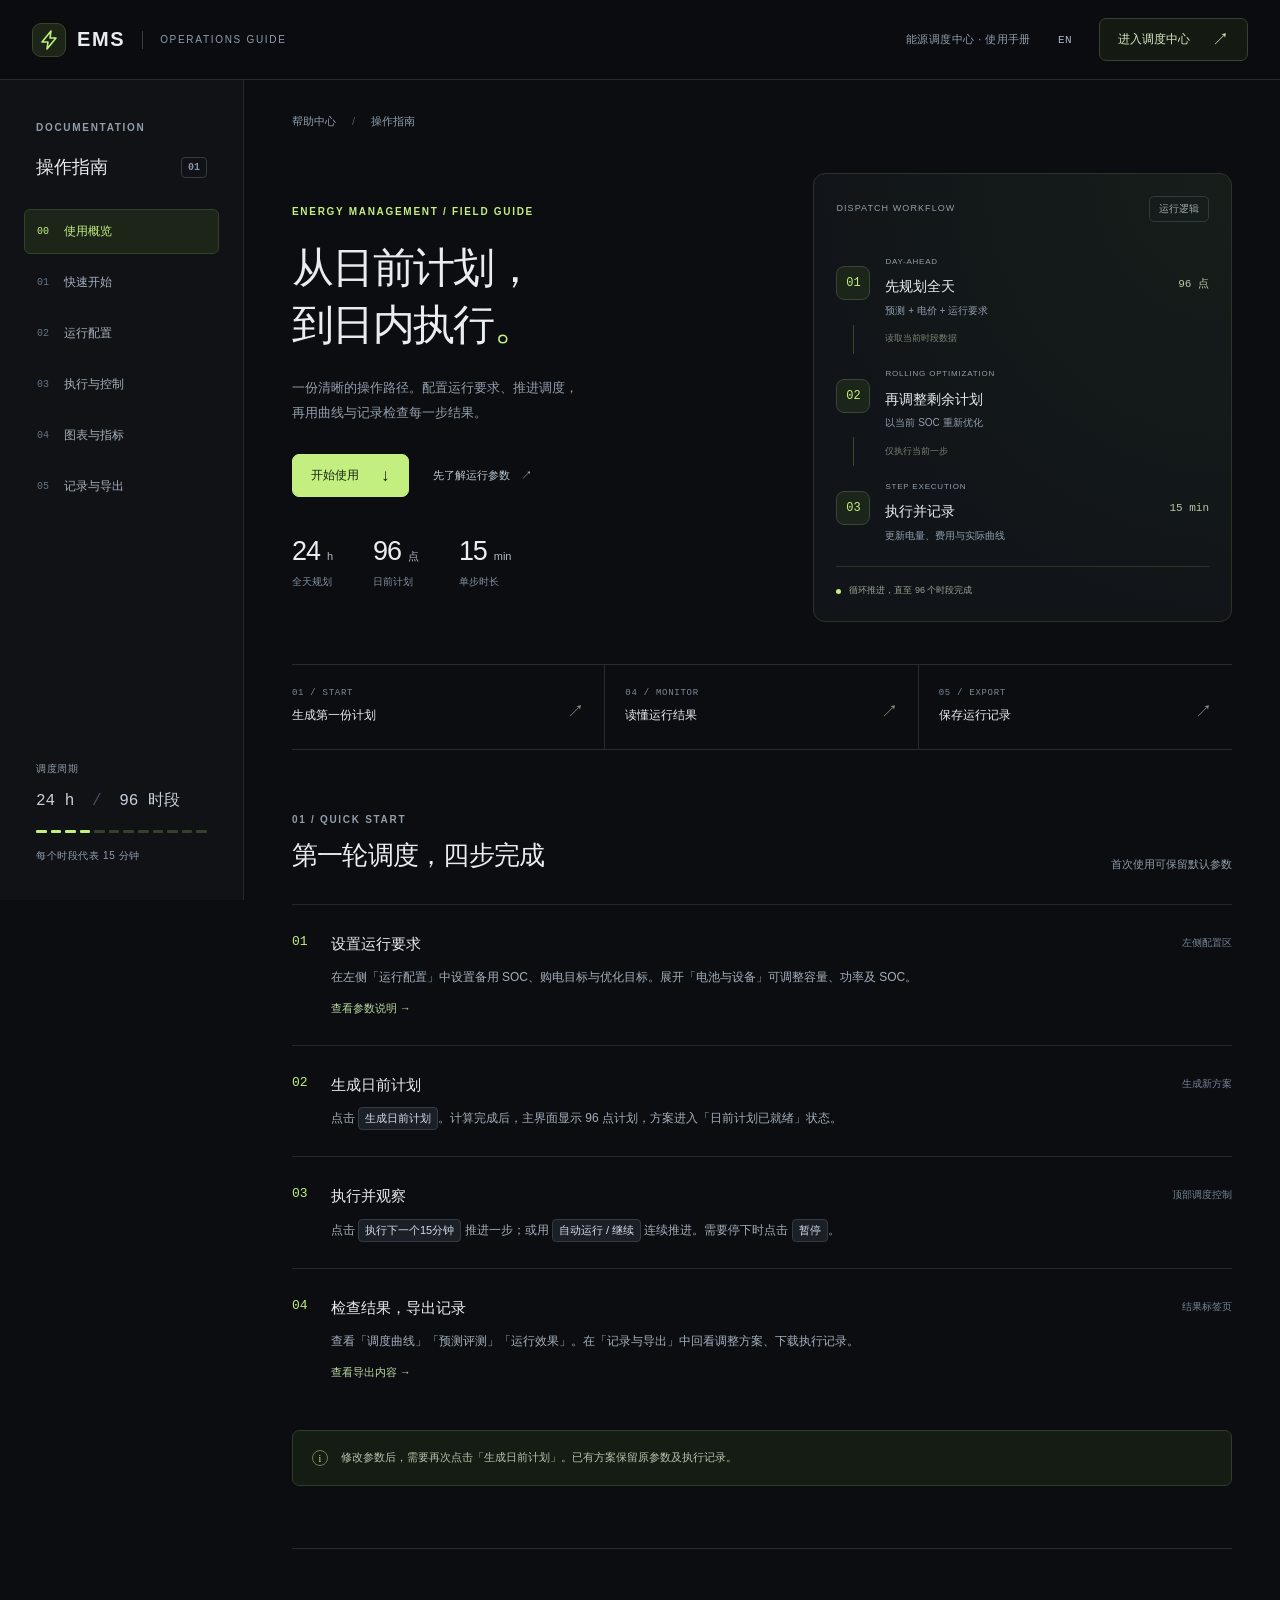
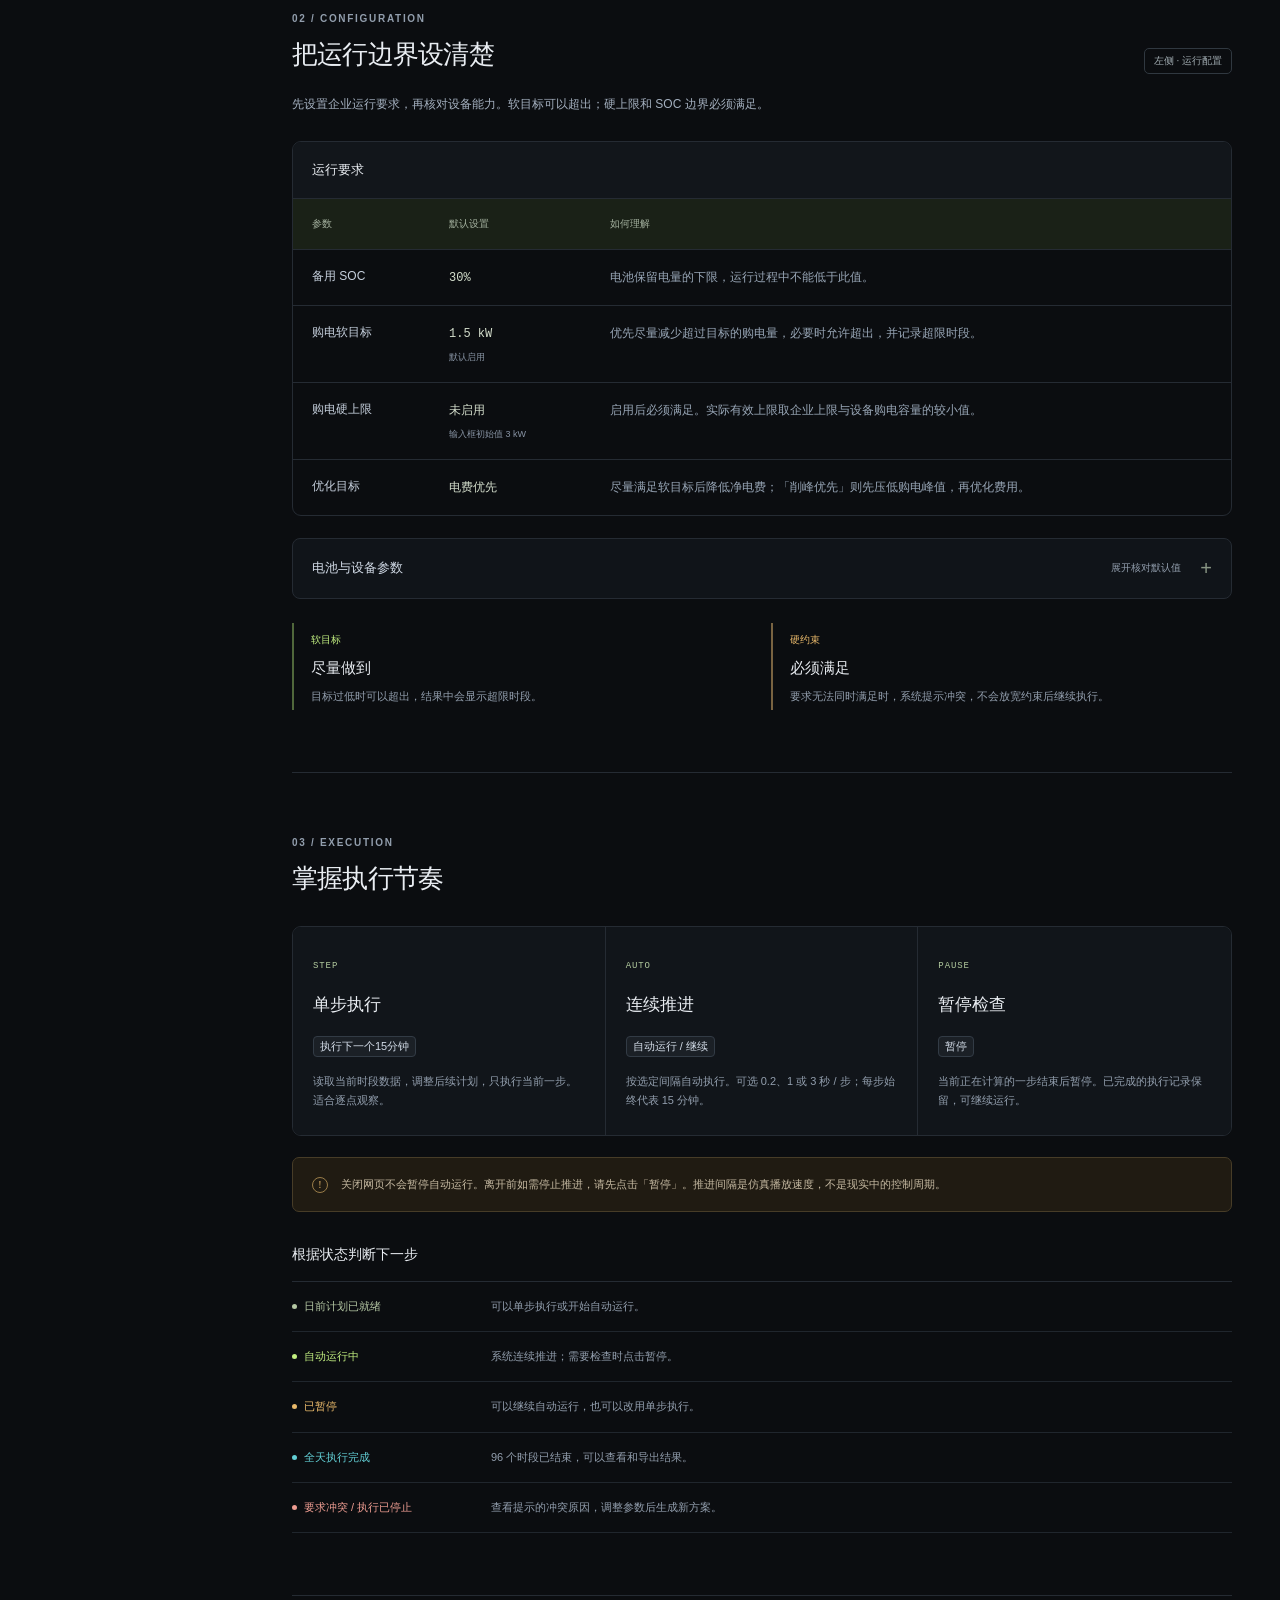
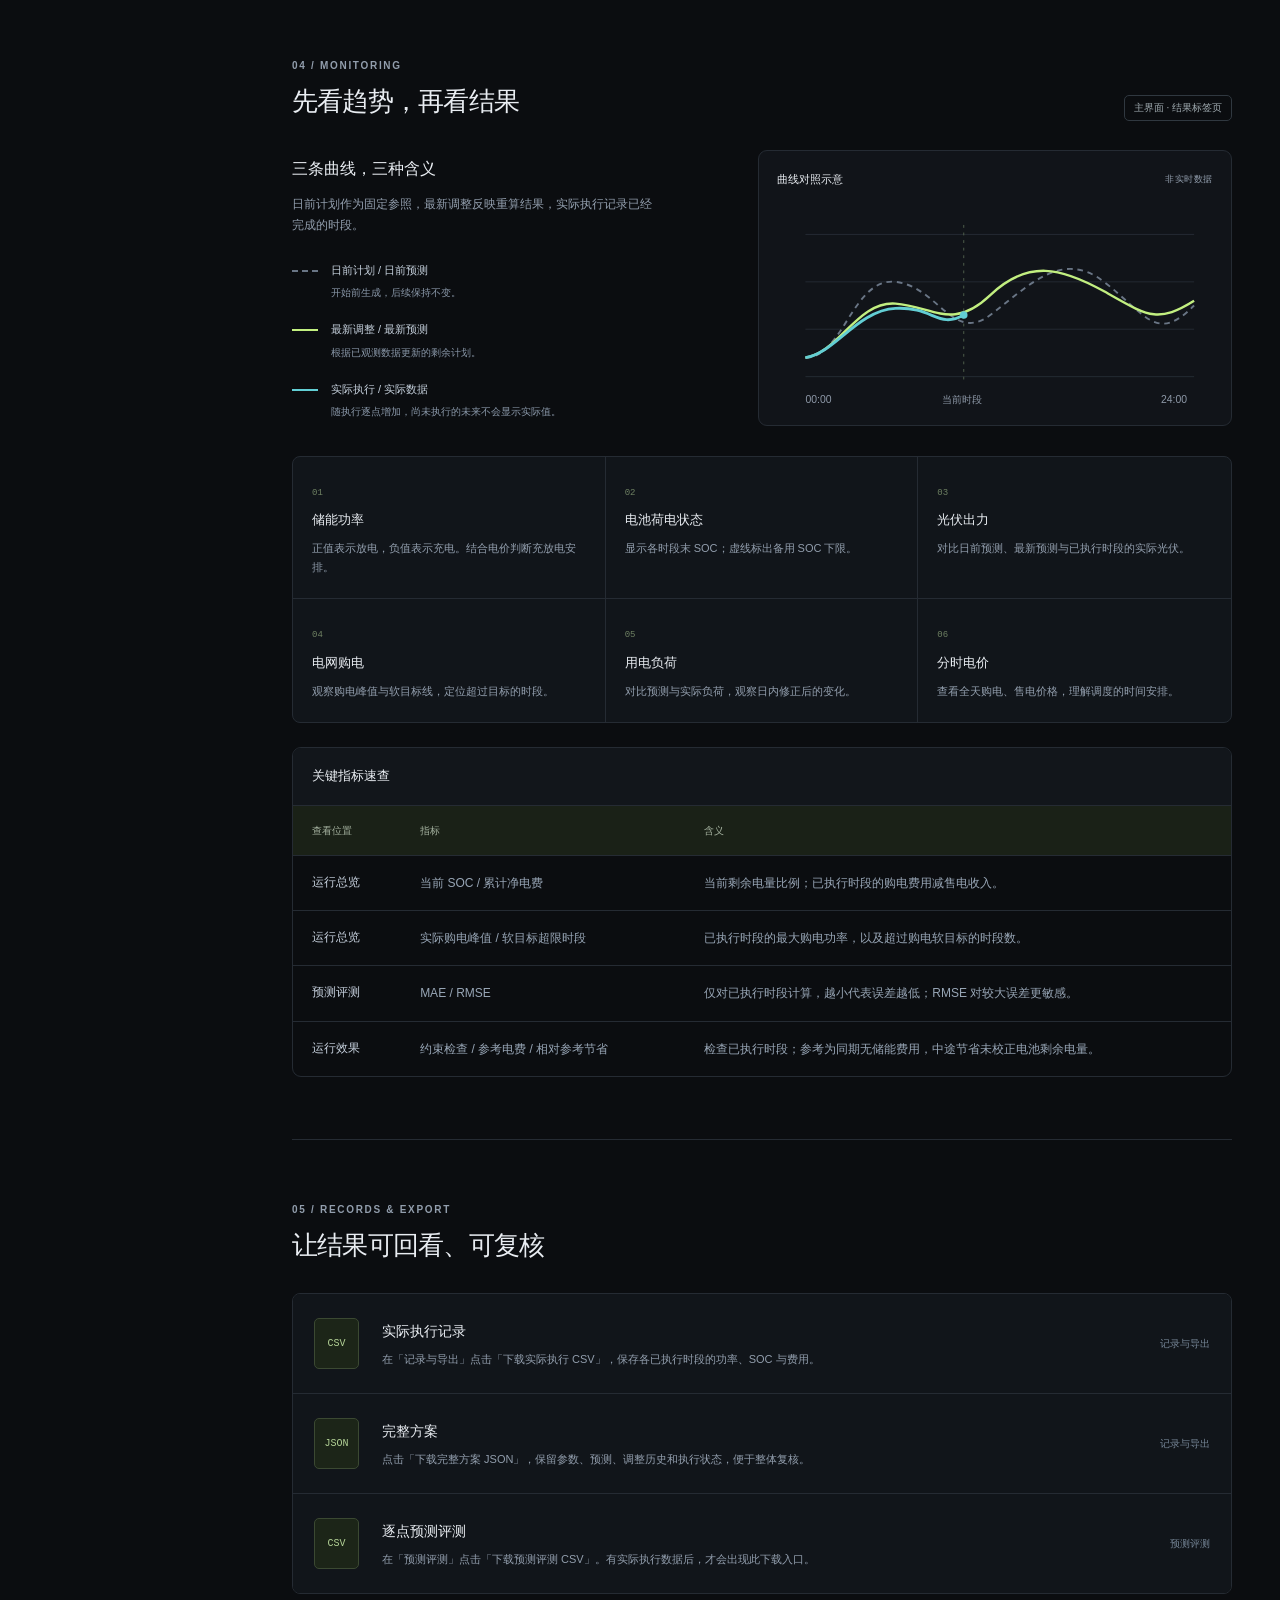
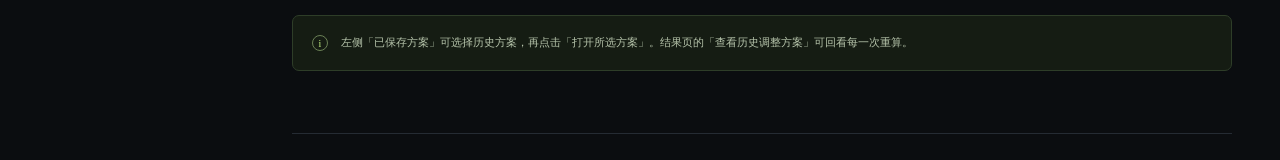
==== commit 7f4869af: "Remove troubleshooting and footer; link English edition" ====
--- a/index.html
+++ b/index.html
@@ -6,6 +6,7 @@
   <meta name="color-scheme" content="dark">
   <meta name="description" content="能源调度中心操作指南：配置运行要求、生成日前计划、执行日内调度、阅读曲线与导出记录。">
   <title>EMS · 操作指南</title>
+  <link rel="alternate" hreflang="en" href="https://ankarafelissi.github.io/MicroEMS-Guide-EN/">
   <link rel="icon" href="./favicon.svg" type="image/svg+xml">
   <link rel="stylesheet" href="./style.css">
   <script src="./config.js" defer></script>
@@ -20,6 +21,7 @@
     </a>
     <div class="topbar-actions">
       <span class="edition">能源调度中心 · 使用手册</span>
+      <a class="language-link" href="https://ankarafelissi.github.io/MicroEMS-Guide-EN/" hreflang="en" lang="en" aria-label="切换为英文版">EN</a>
       <a class="button button-outline dashboard-link" href="https://ltd-prescription-bridal-positioning.trycloudflare.com/" target="_blank" rel="noopener noreferrer">进入调度中心 <span aria-hidden="true">↗</span></a>
       <button class="menu-toggle" type="button" aria-expanded="false" aria-controls="sidebar" aria-label="打开章节目录"><span></span><span></span></button>
     </div>
@@ -34,7 +36,6 @@
       <a href="#execution"><span>03</span>执行与控制</a>
       <a href="#charts"><span>04</span>图表与指标</a>
       <a href="#export"><span>05</span>记录与导出</a>
-      <a href="#faq"><span>06</span>常见问题</a>
     </nav>
     <div class="sidebar-bottom"><span class="small-label">调度周期</span><p>24 h <span>/</span> 96 时段</p><div class="mini-track"><i></i><i></i><i></i><i></i><i></i><i></i><i></i><i></i><i></i><i></i><i></i><i></i></div><span class="small-label">每个时段代表 15 分钟</span></div>
   </aside>
@@ -60,7 +61,7 @@
           <div class="flow-footer"><span class="status-dot"></span>循环推进，直至 96 个时段完成</div>
         </div>
       </div>
-      <div class="guide-index"><a href="#quickstart"><span>01 / START</span>生成第一份计划 <b aria-hidden="true">↗</b></a><a href="#charts"><span>04 / MONITOR</span>读懂运行结果 <b aria-hidden="true">↗</b></a><a href="#faq"><span>06 / SUPPORT</span>排查常见问题 <b aria-hidden="true">↗</b></a></div>
+      <div class="guide-index"><a href="#quickstart"><span>01 / START</span>生成第一份计划 <b aria-hidden="true">↗</b></a><a href="#charts"><span>04 / MONITOR</span>读懂运行结果 <b aria-hidden="true">↗</b></a><a href="#export"><span>05 / EXPORT</span>保存运行记录 <b aria-hidden="true">↗</b></a></div>
     </section>
 
     <section class="doc-section" id="quickstart" aria-labelledby="quickstart-title">
@@ -112,12 +113,6 @@
       <div class="callout"><span class="callout-mark">i</span><p>左侧「已保存方案」可选择历史方案，再点击「打开所选方案」。结果页的「查看历史调整方案」可回看每一次重算。</p></div>
     </section>
 
-    <section class="doc-section" id="faq" aria-labelledby="faq-title">
-      <div class="section-heading"><div><p class="eyebrow">06 / TROUBLESHOOTING</p><h2 id="faq-title">遇到问题，先看这里</h2></div></div>
-      <div class="faq-list"><details><summary>为什么提示「运行要求冲突」？<span class="plus" aria-hidden="true">+</span></summary><p>先按错误提示检查：购电硬上限是否过低、备用 SOC 是否过高，以及初始 / 日末 SOC 是否处在允许范围。要求无法同时满足时，请调整参数后生成新方案；已有方案不会被自动放宽约束。</p></details><details><summary>为什么 MAE 和 RMSE 显示「—」？<span class="plus" aria-hidden="true">+</span></summary><p>尚无实际执行数据时无法计算误差。执行一个时段后，系统开始累计预测评测；只查看计划不会产生实际样本。</p></details><details><summary>修改了左侧参数，当前计划为什么没变化？<span class="plus" aria-hidden="true">+</span></summary><p>表单参数仅在点击「生成日前计划」时提交，并创建新方案。当前打开的历史方案继续使用其原来的参数。</p></details><details><summary>刷新页面会重复执行吗？关闭网页会停止吗？<span class="plus" aria-hidden="true">+</span></summary><p>刷新只读取已保存的状态，不会重复推进。自动运行由后端继续执行，关闭网页不会暂停；需要停止时，请先点击「暂停」。</p></details><details><summary>为什么执行按钮是灰色的？<span class="plus" aria-hidden="true">+</span></summary><p>自动运行中，单步与开始按钮不可用；完成全天调度或遇到冲突后，也不能继续推进。暂停按钮仅在自动运行中可用。若要开始新一轮，请生成新的日前计划。</p></details><details><summary>为什么无法打开调度中心？<span class="plus" aria-hidden="true">+</span></summary><p>先确认调度中心服务在线。当前公网入口依赖运行服务的电脑和网络；如果临时公网地址已变化，请从最新的调度中心页面点击「操作指南」，指南会使用本次访问的地址提供返回入口。</p></details></div>
-    </section>
-    <section class="closing-panel"><div><span class="eyebrow">READY FOR YOUR NEXT DISPATCH</span><h2>回到工作台，开始下一步。</h2></div><a class="button button-primary dashboard-link" href="https://ltd-prescription-bridal-positioning.trycloudflare.com/" target="_blank" rel="noopener noreferrer">进入调度中心 <span aria-hidden="true">↗</span></a></section>
-    <footer><span>EMS <span class="footer-divider">/</span> 能源调度中心操作指南</span><a href="#overview">返回顶部 ↑</a></footer>
   </main>
 </body>
 </html>
--- a/style.css
+++ b/style.css
@@ -5,9 +5,16 @@
 main{margin-left:var(--sidebar);padding:112px 48px 0;max-width:1580px}.doc-section{padding:62px 0;border-bottom:1px solid var(--line);scroll-margin-top:0}.hero{padding-top:0;padding-bottom:0}.breadcrumb{font-size:11px;color:var(--muted);margin-bottom:36px}.breadcrumb>span{color:#4d5866;padding:0 13px}.accent{color:var(--accent)}.amber{color:var(--amber)}.hero-grid{display:grid;grid-template-columns:1.15fr 1fr;gap:40px;align-items:center;padding:6px 0 42px}.hero-copy h1{font-size:clamp(32px,3.3vw,49px);font-weight:550;line-height:1.35;letter-spacing:-.04em;margin-top:20px}.hero-description{font-size:13px;color:var(--muted);line-height:1.9;margin-top:23px}.hero-actions{display:flex;align-items:center;gap:24px;margin-top:28px}.text-link{font-size:11px;color:#bcc6d2}.text-link:hover,.inline-link:hover{color:var(--accent)}.text-link span{margin-left:8px}.hero-specs{display:flex;gap:40px;margin-top:34px}.hero-specs>div{display:flex;flex-direction:column;gap:2px}.hero-specs strong{font-size:27px;font-weight:450;font-variant-numeric:tabular-nums;letter-spacing:-.04em;line-height:1.5}.hero-specs strong span{font-size:11px;font-weight:400;margin-left:7px;color:#b0bbc9;letter-spacing:0}.hero-specs>div>span{font-size:10px;color:#8491a1}.flow-panel{padding:22px;border:1px solid #2c3429;border-radius:12px;background:radial-gradient(ellipse at top right,#26341b45,transparent 70%),#111519}.panel-top{display:flex;align-items:center;justify-content:space-between;margin-bottom:25px}.panel-top>.small-label{font-size:9px;letter-spacing:.12em}.outline-tag{display:inline-block;padding:3px 9px;border:1px solid #303840;border-radius:5px;font-size:10px;color:#9faaaf;white-space:nowrap}.flow-stage{display:flex;gap:15px;align-items:center}.stage-symbol{flex-shrink:0;width:34px;height:34px;display:grid;place-items:center;border:1px solid #3b4534;background:#1c2519;border-radius:8px;font:12px Consolas,monospace;color:var(--accent)}.flow-stage .small-label{font-size:8px;letter-spacing:.1em}.flow-stage h2{font-size:14px;font-weight:550;margin:3px 0}.flow-stage p{font-size:10px;color:var(--muted)}.stage-count{margin-left:auto;font:11px Consolas,monospace;color:#b6c8a4;white-space:nowrap}.flow-connector{display:flex;gap:31px;height:40px;align-items:center;padding-left:17px}.flow-connector>span{height:29px;width:1px;background:#3a4830}.flow-connector p{color:#788673;font-size:9px}.flow-footer{display:flex;gap:8px;align-items:center;margin-top:22px;padding-top:16px;border-top:1px solid #2c3429;font-size:9px;color:#99a493}.status-dot{height:5px;width:5px;border-radius:50%;background:var(--accent)}.guide-index{display:grid;grid-template-columns:repeat(3,1fr);border-top:1px solid var(--line)}.guide-index a{position:relative;padding:23px 20px;font-size:12px;border-right:1px solid var(--line);transition:background .18s}.guide-index a:first-child{padding-left:0}.guide-index a:last-child{border-right:0}.guide-index a:hover{color:var(--accent);background:#141b1240}.guide-index a>span{display:block;font:9px Consolas,monospace;color:#7b899a;letter-spacing:.08em;margin-bottom:7px}.guide-index b{position:absolute;right:20px;top:32px;font-size:17px;font-weight:400;color:#889582}
 .section-heading{display:flex;align-items:flex-end;justify-content:space-between;gap:20px;margin-bottom:29px}.section-heading h2{font-size:26px;font-weight:550;letter-spacing:-.03em;margin-top:10px;line-height:1.45}.section-note{font-size:11px;color:var(--muted)}.section-intro{color:#a4b0bf;font-size:12px;margin:-9px 0 26px;max-width:700px}.steps{list-style:none;margin:0;padding:0}.steps li{display:flex;gap:23px;padding:26px 0;border-top:1px solid #212730;align-items:flex-start}.steps h3{font-size:15px;font-weight:550;margin-bottom:9px}.steps li>div{flex:1;max-width:650px}.steps p{font-size:12px;color:#a3afbe;line-height:1.9}.step-number{font:13px Consolas,monospace;color:var(--accent);padding-top:3px}.step-location{margin-left:auto;white-space:nowrap;font-size:10px;color:#768495;padding-top:3px}.inline-link{display:inline-block;font-size:11px;color:#bdd9a5;margin-top:10px}.ui-label{display:inline-block;font-size:11px;background:#1b2026;border:1px solid #323b45;border-radius:4px;padding:0 6px;color:#d3dce8;white-space:normal}.callout{display:flex;align-items:flex-start;gap:13px;margin-top:21px;padding:17px 19px;background:#151c13;border:1px solid #2e3d28;border-radius:7px;color:#b6c4ab;font-size:11px;line-height:1.8}.callout-mark{flex-shrink:0;width:16px;height:16px;display:grid;place-items:center;border:1px solid #6a8055;border-radius:50%;font:10px Georgia,serif;color:var(--accent);margin-top:2px}.callout-amber{background:#201b12;border-color:#473c27;color:#c6baa2}.callout-amber .callout-mark{color:var(--amber);border-color:#9a7d49}.table-wrap{overflow-x:auto;border:1px solid var(--line);border-radius:9px;margin-top:24px}table{width:100%;border-collapse:collapse;text-align:left;font-size:12px;min-width:550px}caption{text-align:left;font-size:13px;font-weight:550;padding:17px 19px;background:#12161b}th,td{padding:16px 19px;border-top:1px solid var(--line);vertical-align:top}thead th{color:#a3b09e;background:#1a2117;font-size:10px;font-weight:500;white-space:nowrap}tbody th{font-weight:500;color:#c6d0dd;white-space:nowrap}td{color:#98a6b6;line-height:1.85}td .value{font-family:Consolas,"Microsoft YaHei",monospace;color:#d4decc;white-space:nowrap}td small{display:block;font-size:9px;color:#8995a5;white-space:nowrap;margin-top:4px}
 details{border-bottom:1px solid var(--line)}summary{display:flex;gap:15px;align-items:center;list-style:none;cursor:pointer;padding:21px 0;font-size:13px;color:#d0d9e5}summary::-webkit-details-marker{display:none}.plus{font-size:20px;color:#899684;margin-left:auto;line-height:1;transition:transform .15s}details[open] .plus{transform:rotate(45deg)}.equipment-details{margin-top:22px;border:1px solid var(--line);border-radius:8px;background:#101419}.equipment-details summary{padding:18px 19px}.summary-note{font-size:10px;color:var(--muted);margin-left:auto}.equipment-details .plus{margin-left:4px}.equipment-grid{display:grid;grid-template-columns:repeat(4,1fr);gap:1px;background:var(--line);margin:0 19px;border:1px solid var(--line);border-radius:6px;overflow:hidden}.equipment-grid>div{display:flex;flex-direction:column;gap:8px;background:#12171b;padding:16px 13px}.equipment-grid>div>span{font-size:10px;color:var(--muted)}.equipment-grid strong{font-size:20px;font-weight:450;line-height:1.4}.equipment-grid small{font-size:10px;color:var(--muted);font-weight:400}.details-footnote{font-size:10px;color:#9ba994;padding:16px 19px}.paired-notes{display:grid;grid-template-columns:1fr 1fr;gap:18px;margin-top:24px}.paired-notes>div{border-left:2px solid #50673b;padding:3px 17px}.paired-notes>div:last-child{border-color:#796341}.note-label{font-size:10px}.paired-notes h3{font-size:15px;font-weight:500;margin:5px 0 6px}.paired-notes p{font-size:11px;color:var(--muted)}.control-guide{display:grid;grid-template-columns:repeat(3,1fr);border:1px solid var(--line);border-radius:9px;overflow:hidden}.control-guide article{padding:24px 20px;border-right:1px solid var(--line);background:#11151a}.control-guide article:last-child{border:0}.keycap{font:9px Consolas,monospace;letter-spacing:.1em;color:#b3cb9f}.control-guide h3{font-size:17px;font-weight:500;margin:14px 0 13px}.control-guide p{font-size:11px;color:var(--muted);margin-top:15px}.subsection-title{font-size:14px;font-weight:500;margin:30px 0 14px}.state-list{border-top:1px solid var(--line)}.state-list>div{display:flex;align-items:center;gap:24px;padding:15px 0;border-bottom:1px solid #20262d}.state-chip{display:inline-flex;align-items:center;gap:7px;flex-shrink:0;min-width:175px;font-size:11px;color:#b4c7a3}.state-chip::before{content:"";height:5px;width:5px;border-radius:50%;background:currentColor}.state-chip.running{color:var(--accent)}.state-chip.paused{color:var(--amber)}.state-chip.completed{color:var(--cyan)}.state-chip.blocked{color:#ed9c91}.state-list p{font-size:11px;color:var(--muted)}
-.chart-reading{display:grid;grid-template-columns:1fr 1.1fr;gap:35px;align-items:center}.chart-reading h3{font-size:16px;font-weight:500;margin-bottom:11px}.chart-reading p{font-size:12px;color:var(--muted);max-width:360px}.legend-guide{padding:0;list-style:none;margin:25px 0 0}.legend-guide li{display:flex;align-items:flex-start;gap:13px;margin-top:19px}.legend-line{width:26px;height:0;border-top:2px solid #697585;margin-top:9px;flex-shrink:0}.legend-line.dashed{border-top-style:dashed}.legend-line.lime{border-color:var(--accent)}.legend-line.cyan{border-color:var(--cyan)}.legend-guide strong,.legend-guide span:not(.legend-line){display:block;font-size:11px}.legend-guide strong{font-weight:500;color:#c5d0dc}.legend-guide div>span{color:#8997a8;font-size:10px!important;margin-top:4px}.chart-example{padding:19px 18px 10px;background:var(--panel);border:1px solid var(--line);border-radius:9px}.example-heading{display:flex;justify-content:space-between;align-items:center;font-size:11px;margin-bottom:17px}.example-heading .small-label{font-size:9px}.chart-topics{display:grid;grid-template-columns:repeat(3,1fr);border:1px solid var(--line);border-radius:8px;overflow:hidden;margin-top:30px;background:#11151a}.chart-topics article{padding:21px 19px;border-right:1px solid var(--line);border-bottom:1px solid var(--line)}.chart-topics article:nth-child(3n){border-right:0}.chart-topics article:nth-last-child(-n+3){border-bottom:0}.chart-topics article>span{font:9px Consolas,monospace;color:#6e8062}.chart-topics h3{font-size:13px;font-weight:500;margin:7px 0}.chart-topics p{font-size:11px;color:var(--muted)}.export-list{border:1px solid var(--line);border-radius:8px;overflow:hidden}.export-list article{display:flex;align-items:center;gap:23px;padding:24px 21px;background:#11151a;border-bottom:1px solid var(--line)}.export-list article:last-child{border-bottom:0}.file-badge{width:45px;height:51px;display:grid;place-items:center;border:1px solid #3b4932;background:#1c2518;color:#b3d296;border-radius:5px;font:10px Consolas,monospace;flex-shrink:0}.export-list h3{font-size:14px;font-weight:500;margin-bottom:6px}.export-list p{font-size:11px;color:var(--muted);max-width:580px}.export-location{margin-left:auto;white-space:nowrap;color:#768697;font-size:10px}.faq-list{border-top:1px solid var(--line)}.faq-list details>p{color:#9eacbc;font-size:12px;padding:0 32px 24px 0;line-height:1.95;max-width:800px}.faq-list summary:hover{color:var(--accent)}.closing-panel{display:flex;align-items:center;justify-content:space-between;gap:25px;border:1px solid #35442b;border-radius:10px;background:radial-gradient(ellipse at right,#25351a70,transparent 65%),#131910;padding:31px;margin:42px 0}.closing-panel .eyebrow{font-size:9px;color:#95aa82}.closing-panel h2{font-size:21px;font-weight:500;margin-top:10px;letter-spacing:-.02em}footer{display:flex;align-items:center;justify-content:space-between;color:#7c8999;font-size:10px;padding:0 0 29px}.footer-divider{color:#46525f;margin:0 10px}footer>a:hover{color:var(--accent)}
+.chart-reading{display:grid;grid-template-columns:1fr 1.1fr;gap:35px;align-items:center}.chart-reading h3{font-size:16px;font-weight:500;margin-bottom:11px}.chart-reading p{font-size:12px;color:var(--muted);max-width:360px}.legend-guide{padding:0;list-style:none;margin:25px 0 0}.legend-guide li{display:flex;align-items:flex-start;gap:13px;margin-top:19px}.legend-line{width:26px;height:0;border-top:2px solid #697585;margin-top:9px;flex-shrink:0}.legend-line.dashed{border-top-style:dashed}.legend-line.lime{border-color:var(--accent)}.legend-line.cyan{border-color:var(--cyan)}.legend-guide strong,.legend-guide span:not(.legend-line){display:block;font-size:11px}.legend-guide strong{font-weight:500;color:#c5d0dc}.legend-guide div>span{color:#8997a8;font-size:10px!important;margin-top:4px}.chart-example{padding:19px 18px 10px;background:var(--panel);border:1px solid var(--line);border-radius:9px}.example-heading{display:flex;justify-content:space-between;align-items:center;font-size:11px;margin-bottom:17px}.example-heading .small-label{font-size:9px}.chart-topics{display:grid;grid-template-columns:repeat(3,1fr);border:1px solid var(--line);border-radius:8px;overflow:hidden;margin-top:30px;background:#11151a}.chart-topics article{padding:21px 19px;border-right:1px solid var(--line);border-bottom:1px solid var(--line)}.chart-topics article:nth-child(3n){border-right:0}.chart-topics article:nth-last-child(-n+3){border-bottom:0}.chart-topics article>span{font:9px Consolas,monospace;color:#6e8062}.chart-topics h3{font-size:13px;font-weight:500;margin:7px 0}.chart-topics p{font-size:11px;color:var(--muted)}.export-list{border:1px solid var(--line);border-radius:8px;overflow:hidden}.export-list article{display:flex;align-items:center;gap:23px;padding:24px 21px;background:#11151a;border-bottom:1px solid var(--line)}.export-list article:last-child{border-bottom:0}.file-badge{width:45px;height:51px;display:grid;place-items:center;border:1px solid #3b4932;background:#1c2518;color:#b3d296;border-radius:5px;font:10px Consolas,monospace;flex-shrink:0}.export-list h3{font-size:14px;font-weight:500;margin-bottom:6px}.export-list p{font-size:11px;color:var(--muted);max-width:580px}.export-location{margin-left:auto;white-space:nowrap;color:#768697;font-size:10px}
 @media(min-width:1800px){main{margin-right:auto;padding-left:70px;padding-right:70px}.hero-copy h1{font-size:50px}}
 @media(max-width:1200px){:root{--sidebar:220px}.topbar{padding:0 24px}main{padding-left:32px;padding-right:32px}.hero-grid{gap:24px}.hero-copy h1{font-size:35px}.hero-actions{gap:15px}.hero-specs{gap:30px}.flow-panel{padding:18px}.stage-symbol{width:29px;height:29px}.flow-stage{gap:11px}.flow-connector{padding-left:14px;gap:25px}.stage-count{font-size:9px}.step-location{display:none}.equipment-grid{grid-template-columns:repeat(3,1fr)}.export-location{display:none}.edition{display:none}}
-@media(max-width:960px){:root{--sidebar:195px}.sidebar{padding-left:15px;padding-right:15px}.brand-label{display:none}.hero-grid{grid-template-columns:1fr}.hero-copy h1{font-size:42px}.flow-panel{max-width:550px}.hero-description{max-width:450px}.hero-specs{gap:45px}.hero-specs strong{font-size:30px}.hero-grid{gap:30px}.guide-index a{font-size:11px;padding:20px 15px}.guide-index b{right:10px;top:29px}.chart-reading{grid-template-columns:1fr}.chart-reading p{max-width:100%}.chart-example{max-width:550px}.section-heading h2{font-size:24px}.section-heading{align-items:flex-start;flex-direction:column;gap:10px}.control-guide{grid-template-columns:1fr}.control-guide article{border-right:0;border-bottom:1px solid var(--line);padding:20px}.control-guide h3{margin-top:8px}.control-guide p{margin-top:10px}.chart-topics{grid-template-columns:repeat(2,1fr)}.chart-topics article:nth-child(n){border-right:1px solid var(--line);border-bottom:1px solid var(--line)}.chart-topics article:nth-child(2n){border-right:0}.chart-topics article:nth-last-child(-n+2){border-bottom:0}.closing-panel{padding:25px;align-items:flex-start;flex-direction:column}.closing-panel h2{font-size:22px}}
-@media(max-width:700px){:root{--header:68px}.topbar{padding:0 18px}.brand{gap:9px}.brand strong{font-size:19px}.brand-divider{display:none}.topbar-actions{gap:15px}.topbar .button{font-size:10px;min-height:35px;padding:7px 10px;gap:10px}.menu-toggle{display:flex;flex-direction:column;justify-content:center;gap:6px;width:28px;height:35px;border:0;background:transparent;padding:4px;color:var(--text)}.menu-toggle span{width:20px;height:1px;background:currentColor}.menu-toggle[aria-expanded="true"] span:first-child{transform:translateY(3.5px) rotate(45deg)}.menu-toggle[aria-expanded="true"] span:last-child{transform:translateY(-3.5px) rotate(-45deg)}.sidebar{display:none;inset:var(--header) 0 auto;width:100%;padding:24px 18px;max-height:calc(100dvh - var(--header));box-shadow:0 15px 35px #0009;border-right:0;border-bottom:1px solid #35422d}.sidebar.is-open{display:flex}.sidebar-top{padding-bottom:17px}.sidebar-bottom{display:none}.chapter-nav{display:grid;grid-template-columns:1fr 1fr;gap:7px}.chapter-nav a{padding:11px;font-size:12px}.chapter-nav a>span{font-size:10px}main{margin-left:0;padding:94px 22px 0;max-width:100%}.breadcrumb{margin-bottom:26px}.hero-grid{gap:30px;padding-bottom:30px}.hero-copy h1{font-size:38px;margin-top:17px}.hero-description{font-size:12px;margin-top:20px}.desktop-break{display:none}.hero-actions{gap:24px;margin-top:23px}.hero-specs{margin-top:27px;gap:43px}.hero-specs strong{font-size:28px}.hero-specs strong span{font-size:10px}.flow-panel{padding:20px}.flow-stage{gap:15px}.stage-symbol{width:32px;height:32px}.flow-stage h2{font-size:14px}.flow-connector{padding-left:16px;gap:30px}.stage-count{font-size:11px}.guide-index{grid-template-columns:1fr}.guide-index a:nth-child(n){padding:16px 0;border-right:0;border-bottom:1px solid #20262d}.guide-index a:last-child{border-bottom:0}.guide-index a>span{display:inline-block;margin:0 15px 0 0;min-width:92px}.guide-index b{top:12px;right:3px}.doc-section{padding:43px 0}.hero{padding-top:0;padding-bottom:0}.section-heading h2{font-size:24px}.section-heading{margin-bottom:23px}.steps li{gap:16px;padding:22px 0}.steps h3{font-size:14px}.steps p{font-size:12px}.step-number{font-size:12px}.callout{font-size:11px;padding:15px}.paired-notes{gap:15px}.paired-notes>div{padding-left:12px}.paired-notes p{font-size:11px}.equipment-grid{grid-template-columns:repeat(2,1fr);margin:0 14px}.equipment-details summary{padding:16px 14px}.summary-note{font-size:9px}.equipment-grid>div{padding:13px}.details-footnote{padding:14px}.state-list>div{align-items:flex-start;flex-direction:column;gap:7px;padding:14px 0}.state-list p{padding-left:12px}.chart-reading{gap:24px}.chart-topics article{padding:17px 14px}.chart-topics p{font-size:11px}.export-list article{padding:20px 15px;gap:15px;align-items:flex-start}.file-badge{width:38px;height:46px;font-size:9px}.export-list h3{font-size:13px}.export-list p{font-size:11px}.faq-list summary{font-size:12px;padding:19px 0}.faq-list details>p{font-size:12px;padding-right:5px}.closing-panel{margin:32px 0;padding:23px}.closing-panel h2{font-size:20px}.closing-panel .eyebrow{font-size:8px}footer{gap:17px;font-size:9px;align-items:flex-start;padding-bottom:24px}footer>a{white-space:nowrap}.footer-divider{margin:0 5px}}
+@media(max-width:960px){:root{--sidebar:195px}.sidebar{padding-left:15px;padding-right:15px}.brand-label{display:none}.hero-grid{grid-template-columns:1fr}.hero-copy h1{font-size:42px}.flow-panel{max-width:550px}.hero-description{max-width:450px}.hero-specs{gap:45px}.hero-specs strong{font-size:30px}.hero-grid{gap:30px}.guide-index a{font-size:11px;padding:20px 15px}.guide-index b{right:10px;top:29px}.chart-reading{grid-template-columns:1fr}.chart-reading p{max-width:100%}.chart-example{max-width:550px}.section-heading h2{font-size:24px}.section-heading{align-items:flex-start;flex-direction:column;gap:10px}.control-guide{grid-template-columns:1fr}.control-guide article{border-right:0;border-bottom:1px solid var(--line);padding:20px}.control-guide h3{margin-top:8px}.control-guide p{margin-top:10px}.chart-topics{grid-template-columns:repeat(2,1fr)}.chart-topics article:nth-child(n){border-right:1px solid var(--line);border-bottom:1px solid var(--line)}.chart-topics article:nth-child(2n){border-right:0}.chart-topics article:nth-last-child(-n+2){border-bottom:0}}
+@media(max-width:700px){:root{--header:68px}.topbar{padding:0 18px}.brand{gap:9px}.brand strong{font-size:19px}.brand-divider{display:none}.topbar-actions{gap:15px}.topbar .button{font-size:10px;min-height:35px;padding:7px 10px;gap:10px}.menu-toggle{display:flex;flex-direction:column;justify-content:center;gap:6px;width:28px;height:35px;border:0;background:transparent;padding:4px;color:var(--text)}.menu-toggle span{width:20px;height:1px;background:currentColor}.menu-toggle[aria-expanded="true"] span:first-child{transform:translateY(3.5px) rotate(45deg)}.menu-toggle[aria-expanded="true"] span:last-child{transform:translateY(-3.5px) rotate(-45deg)}.sidebar{display:none;inset:var(--header) 0 auto;width:100%;padding:24px 18px;max-height:calc(100dvh - var(--header));box-shadow:0 15px 35px #0009;border-right:0;border-bottom:1px solid #35422d}.sidebar.is-open{display:flex}.sidebar-top{padding-bottom:17px}.sidebar-bottom{display:none}.chapter-nav{display:grid;grid-template-columns:1fr 1fr;gap:7px}.chapter-nav a{padding:11px;font-size:12px}.chapter-nav a>span{font-size:10px}main{margin-left:0;padding:94px 22px 0;max-width:100%}.breadcrumb{margin-bottom:26px}.hero-grid{gap:30px;padding-bottom:30px}.hero-copy h1{font-size:38px;margin-top:17px}.hero-description{font-size:12px;margin-top:20px}.desktop-break{display:none}.hero-actions{gap:24px;margin-top:23px}.hero-specs{margin-top:27px;gap:43px}.hero-specs strong{font-size:28px}.hero-specs strong span{font-size:10px}.flow-panel{padding:20px}.flow-stage{gap:15px}.stage-symbol{width:32px;height:32px}.flow-stage h2{font-size:14px}.flow-connector{padding-left:16px;gap:30px}.stage-count{font-size:11px}.guide-index{grid-template-columns:1fr}.guide-index a:nth-child(n){padding:16px 0;border-right:0;border-bottom:1px solid #20262d}.guide-index a:last-child{border-bottom:0}.guide-index a>span{display:inline-block;margin:0 15px 0 0;min-width:92px}.guide-index b{top:12px;right:3px}.doc-section{padding:43px 0}.hero{padding-top:0;padding-bottom:0}.section-heading h2{font-size:24px}.section-heading{margin-bottom:23px}.steps li{gap:16px;padding:22px 0}.steps h3{font-size:14px}.steps p{font-size:12px}.step-number{font-size:12px}.callout{font-size:11px;padding:15px}.paired-notes{gap:15px}.paired-notes>div{padding-left:12px}.paired-notes p{font-size:11px}.equipment-grid{grid-template-columns:repeat(2,1fr);margin:0 14px}.equipment-details summary{padding:16px 14px}.summary-note{font-size:9px}.equipment-grid>div{padding:13px}.details-footnote{padding:14px}.state-list>div{align-items:flex-start;flex-direction:column;gap:7px;padding:14px 0}.state-list p{padding-left:12px}.chart-reading{gap:24px}.chart-topics article{padding:17px 14px}.chart-topics p{font-size:11px}.export-list article{padding:20px 15px;gap:15px;align-items:flex-start}.file-badge{width:38px;height:46px;font-size:9px}.export-list h3{font-size:13px}.export-list p{font-size:11px}}
 @media(prefers-reduced-motion:reduce){html{scroll-behavior:auto}*,*::before,*::after{transition:none!important}}
+
+.language-link { color: #aab6c5; font: 11px Consolas, monospace; letter-spacing: .04em; padding: 6px 3px; white-space: nowrap; }
+.language-link:hover { color: var(--accent); }
+main { padding-bottom: 30px; }
+@media (max-width: 700px) { .topbar-actions { gap: 10px; } .language-link { font-size: 10px; } }
+@media (max-width: 380px) { .topbar { padding-inline: 14px; } .brand strong { font-size: 17px; } .brand-icon { width: 29px; height: 29px; } .brand { gap: 7px; } }
+@media (max-width: 380px) { .hero-specs { gap: 25px; } .hero-specs strong { font-size: 25px; } .hero-specs strong span { font-size: 9px; margin-left: 5px; } .hero-specs > div > span { font-size: 9px; } }
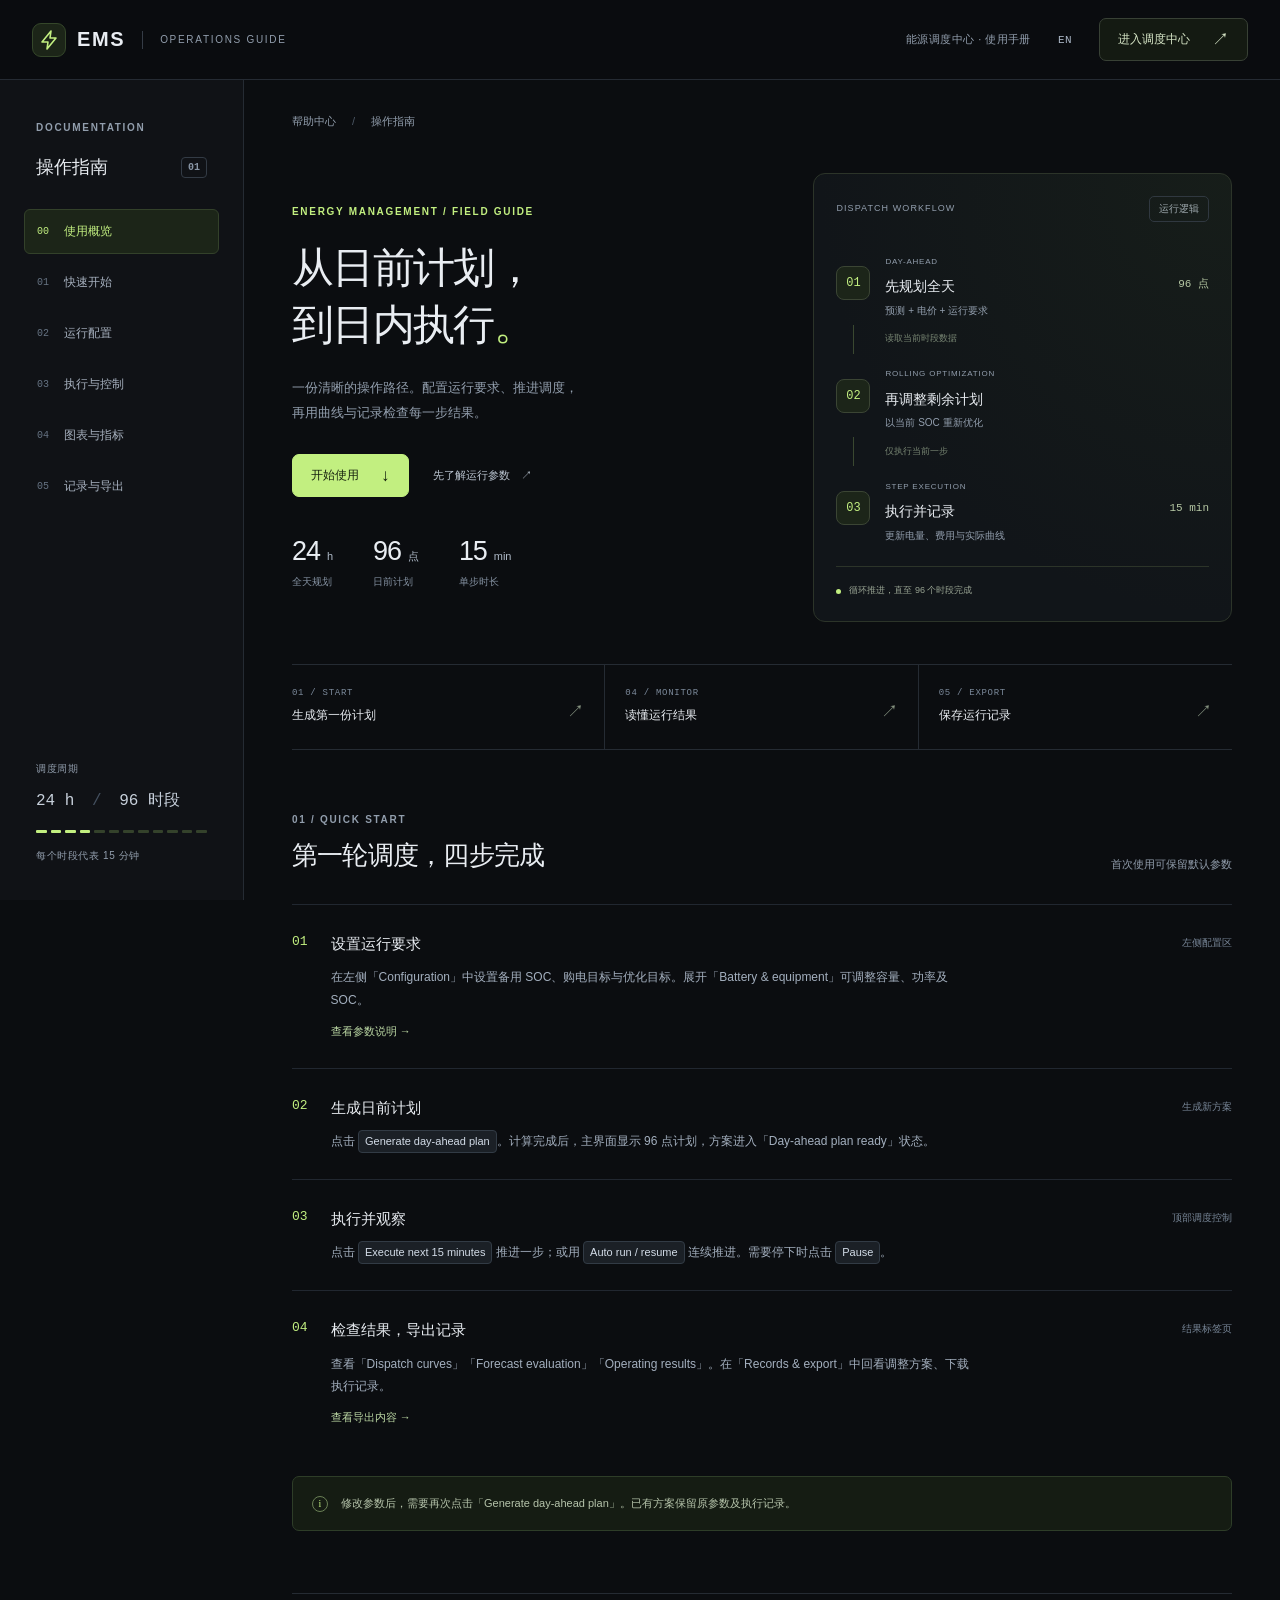
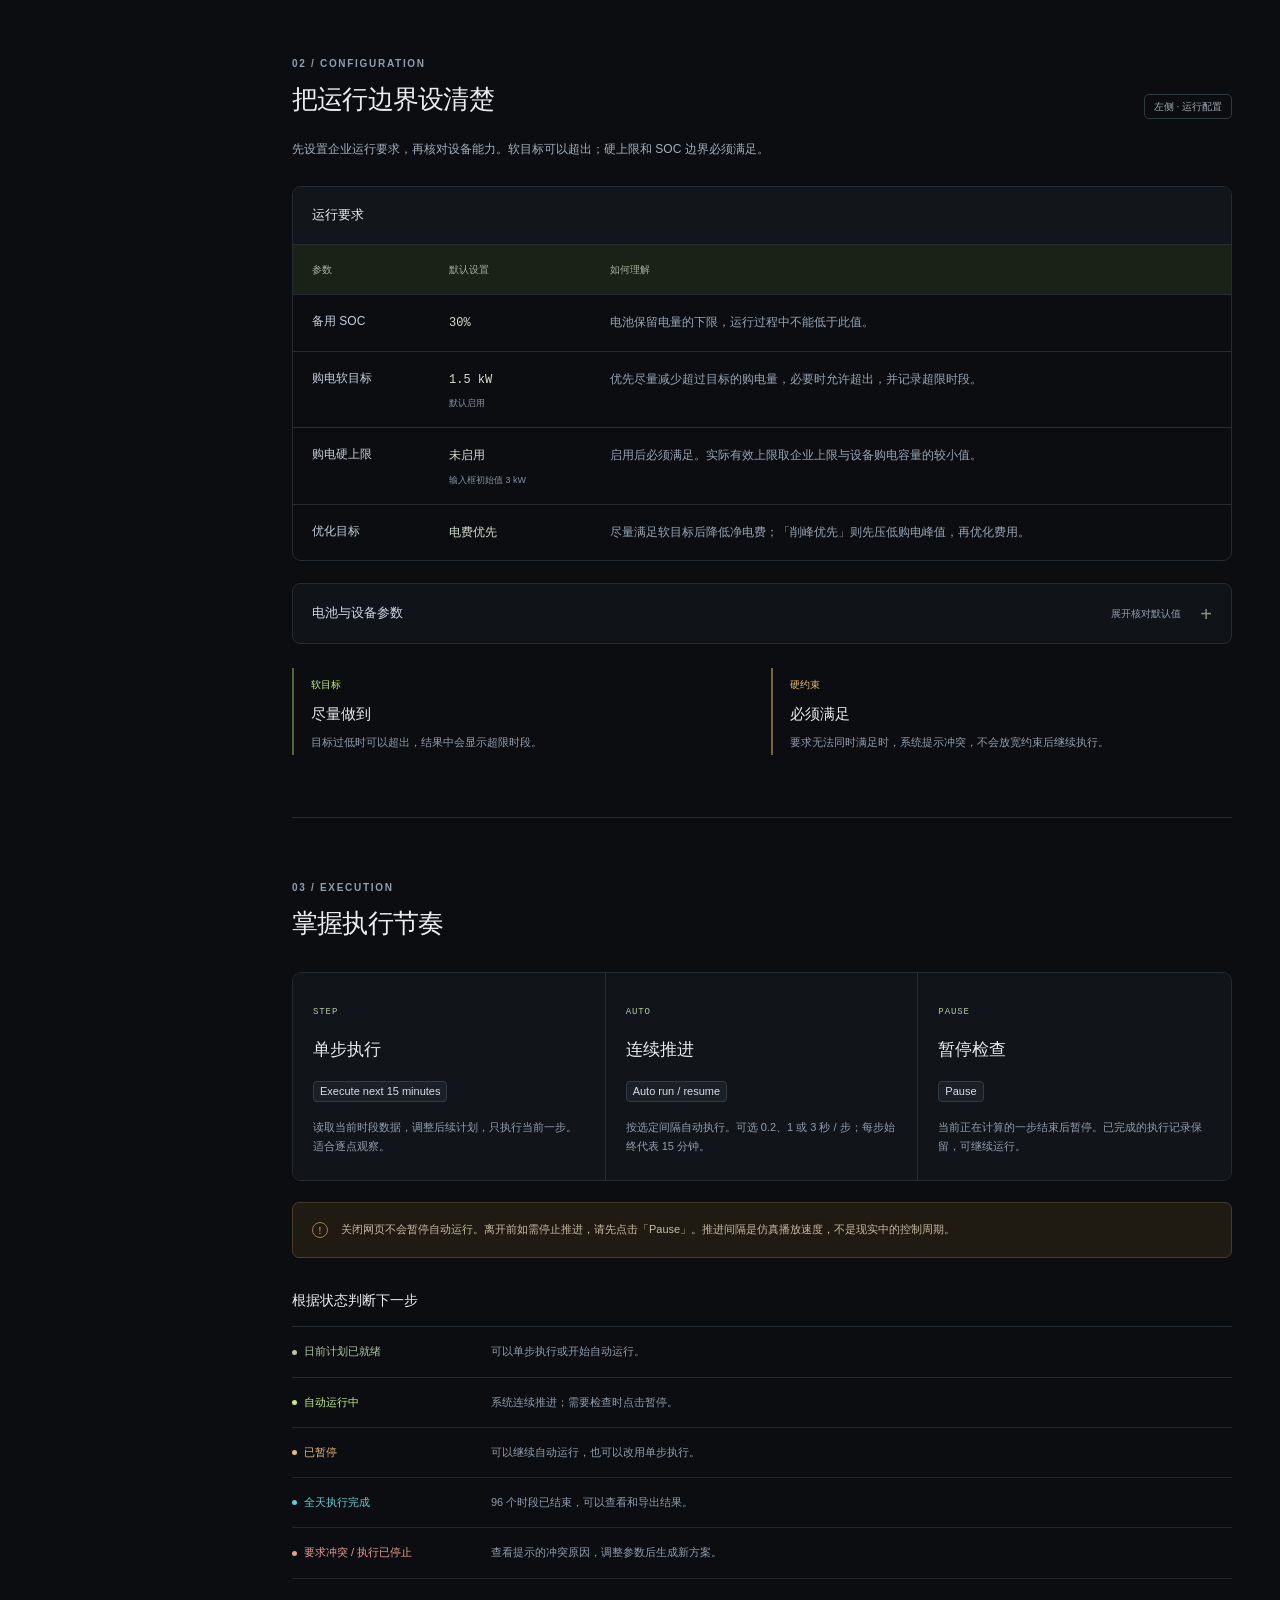
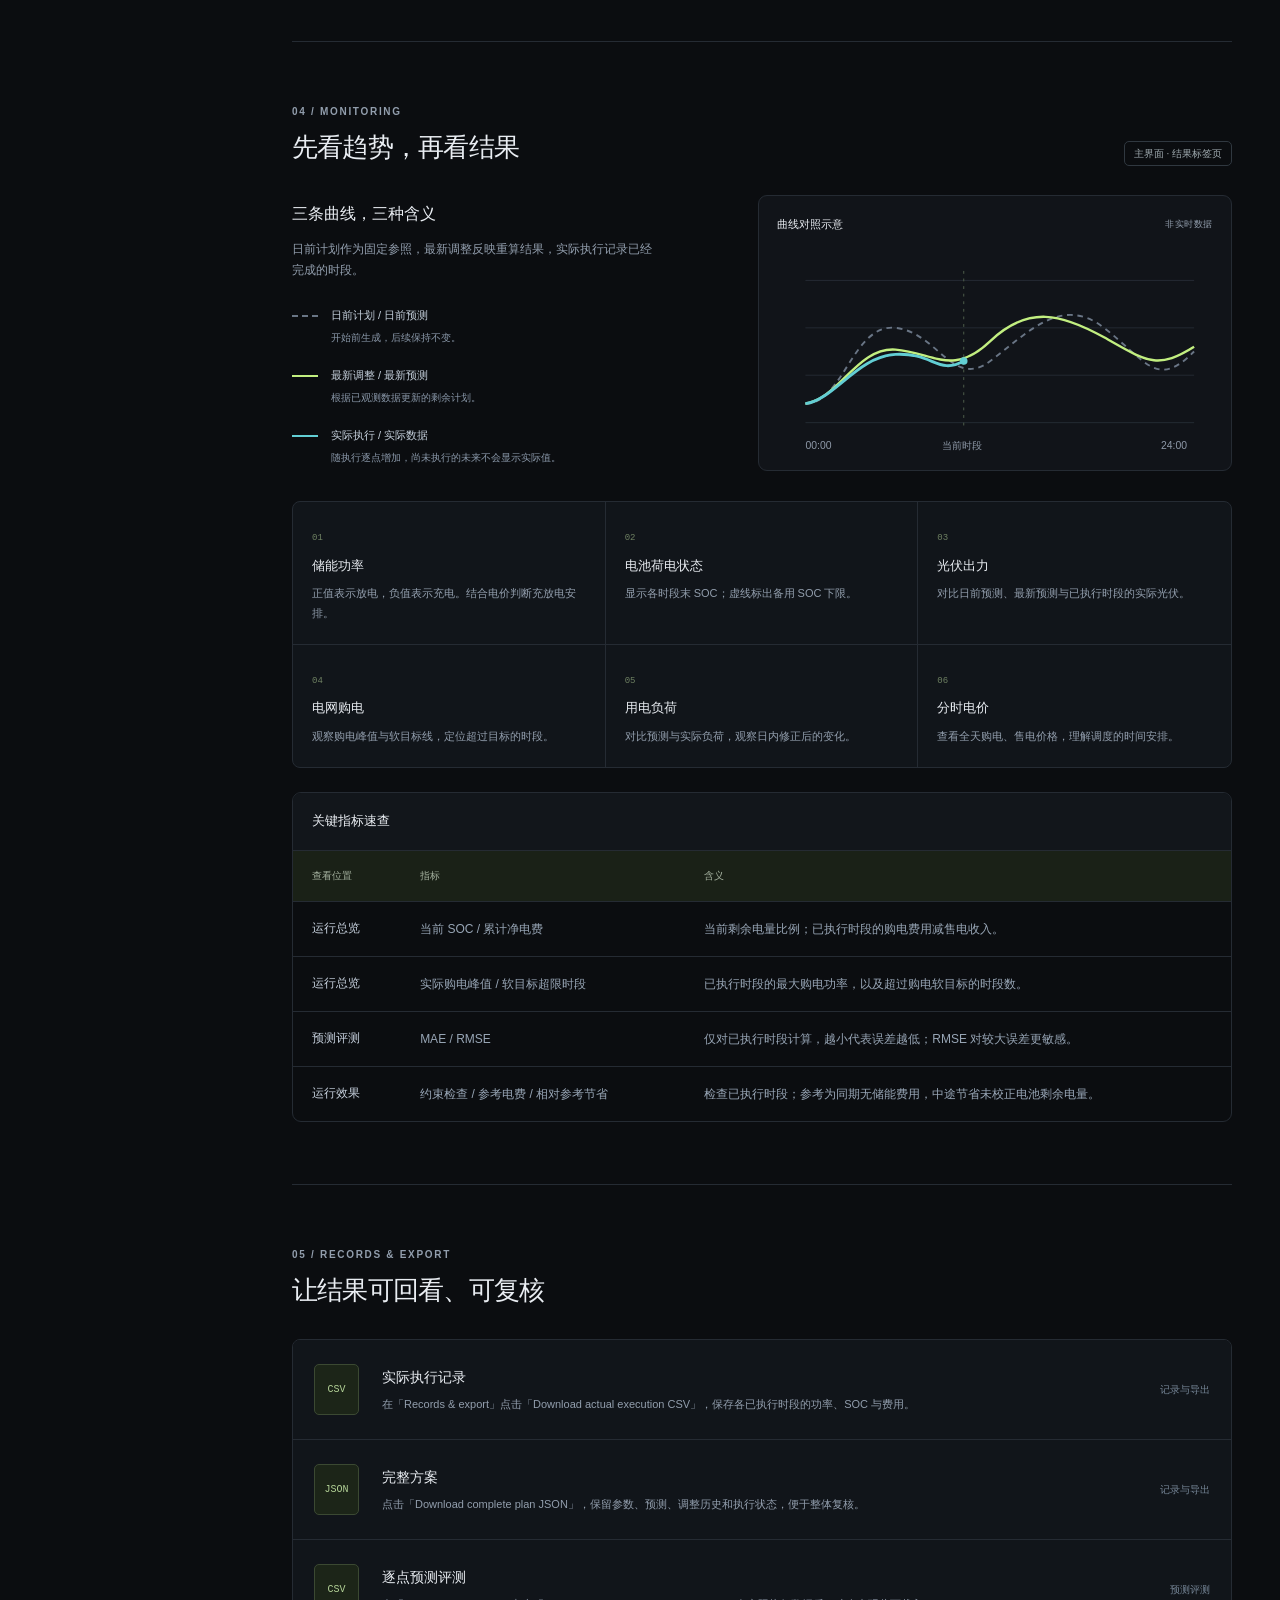
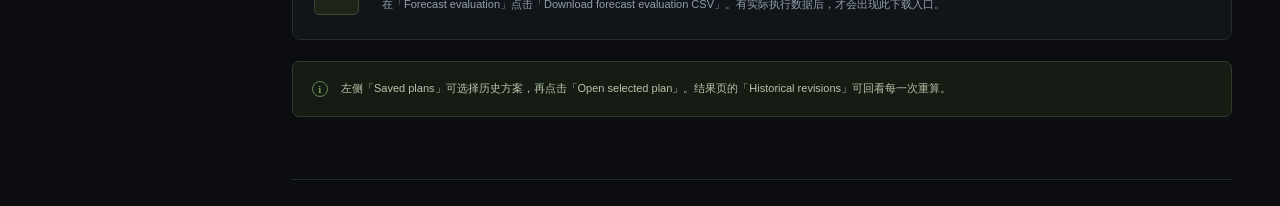
==== commit 2d2f9a3d: "Match Chinese instructions to English dashboard labels" ====
--- a/index.html
+++ b/index.html
@@ -8,9 +8,9 @@
   <title>EMS · 操作指南</title>
   <link rel="alternate" hreflang="en" href="https://ankarafelissi.github.io/MicroEMS-Guide-EN/">
   <link rel="icon" href="./favicon.svg" type="image/svg+xml">
-  <link rel="stylesheet" href="./style.css">
-  <script src="./config.js" defer></script>
-  <script src="./script.js" defer></script>
+  <link rel="stylesheet" href="./style.css?v=20261019-2">
+  <script src="./config.js?v=20261019-2" defer></script>
+  <script src="./script.js?v=20261019-2" defer></script>
 </head>
 <body>
   <a class="skip-link" href="#main">跳到正文</a>
@@ -67,12 +67,12 @@
     <section class="doc-section" id="quickstart" aria-labelledby="quickstart-title">
       <div class="section-heading"><div><p class="eyebrow">01 / QUICK START</p><h2 id="quickstart-title">第一轮调度，四步完成</h2></div><span class="section-note">首次使用可保留默认参数</span></div>
       <ol class="steps">
-        <li><span class="step-number">01</span><div><h3>设置运行要求</h3><p>在左侧「运行配置」中设置备用 SOC、购电目标与优化目标。展开「电池与设备」可调整容量、功率及 SOC。</p><a class="inline-link" href="#configuration">查看参数说明 →</a></div><span class="step-location">左侧配置区</span></li>
-        <li><span class="step-number">02</span><div><h3>生成日前计划</h3><p>点击 <span class="ui-label">生成日前计划</span>。计算完成后，主界面显示 96 点计划，方案进入「日前计划已就绪」状态。</p></div><span class="step-location">生成新方案</span></li>
-        <li><span class="step-number">03</span><div><h3>执行并观察</h3><p>点击 <span class="ui-label">执行下一个15分钟</span> 推进一步；或用 <span class="ui-label">自动运行 / 继续</span> 连续推进。需要停下时点击 <span class="ui-label">暂停</span>。</p></div><span class="step-location">顶部调度控制</span></li>
-        <li><span class="step-number">04</span><div><h3>检查结果，导出记录</h3><p>查看「调度曲线」「预测评测」「运行效果」。在「记录与导出」中回看调整方案、下载执行记录。</p><a class="inline-link" href="#export">查看导出内容 →</a></div><span class="step-location">结果标签页</span></li>
+        <li><span class="step-number">01</span><div><h3>设置运行要求</h3><p>在左侧「Configuration」中设置备用 SOC、购电目标与优化目标。展开「Battery & equipment」可调整容量、功率及 SOC。</p><a class="inline-link" href="#configuration">查看参数说明 →</a></div><span class="step-location">左侧配置区</span></li>
+        <li><span class="step-number">02</span><div><h3>生成日前计划</h3><p>点击 <span class="ui-label">Generate day-ahead plan</span>。计算完成后，主界面显示 96 点计划，方案进入「Day-ahead plan ready」状态。</p></div><span class="step-location">生成新方案</span></li>
+        <li><span class="step-number">03</span><div><h3>执行并观察</h3><p>点击 <span class="ui-label">Execute next 15 minutes</span> 推进一步；或用 <span class="ui-label">Auto run / resume</span> 连续推进。需要停下时点击 <span class="ui-label">Pause</span>。</p></div><span class="step-location">顶部调度控制</span></li>
+        <li><span class="step-number">04</span><div><h3>检查结果，导出记录</h3><p>查看「Dispatch curves」「Forecast evaluation」「Operating results」。在「Records & export」中回看调整方案、下载执行记录。</p><a class="inline-link" href="#export">查看导出内容 →</a></div><span class="step-location">结果标签页</span></li>
       </ol>
-      <div class="callout"><span class="callout-mark">i</span><p>修改参数后，需要再次点击「生成日前计划」。已有方案保留原参数及执行记录。</p></div>
+      <div class="callout"><span class="callout-mark">i</span><p>修改参数后，需要再次点击「Generate day-ahead plan」。已有方案保留原参数及执行记录。</p></div>
     </section>
 
     <section class="doc-section" id="configuration" aria-labelledby="configuration-title">
@@ -92,8 +92,8 @@
 
     <section class="doc-section" id="execution" aria-labelledby="execution-title">
       <div class="section-heading"><div><p class="eyebrow">03 / EXECUTION</p><h2 id="execution-title">掌握执行节奏</h2></div></div>
-      <div class="control-guide"><article><span class="keycap">STEP</span><h3>单步执行</h3><span class="ui-label">执行下一个15分钟</span><p>读取当前时段数据，调整后续计划，只执行当前一步。适合逐点观察。</p></article><article><span class="keycap">AUTO</span><h3>连续推进</h3><span class="ui-label">自动运行 / 继续</span><p>按选定间隔自动执行。可选 0.2、1 或 3 秒 / 步；每步始终代表 15 分钟。</p></article><article><span class="keycap">PAUSE</span><h3>暂停检查</h3><span class="ui-label">暂停</span><p>当前正在计算的一步结束后暂停。已完成的执行记录保留，可继续运行。</p></article></div>
-      <div class="callout callout-amber"><span class="callout-mark">!</span><p>关闭网页不会暂停自动运行。离开前如需停止推进，请先点击「暂停」。推进间隔是仿真播放速度，不是现实中的控制周期。</p></div>
+      <div class="control-guide"><article><span class="keycap">STEP</span><h3>单步执行</h3><span class="ui-label">Execute next 15 minutes</span><p>读取当前时段数据，调整后续计划，只执行当前一步。适合逐点观察。</p></article><article><span class="keycap">AUTO</span><h3>连续推进</h3><span class="ui-label">Auto run / resume</span><p>按选定间隔自动执行。可选 0.2、1 或 3 秒 / 步；每步始终代表 15 分钟。</p></article><article><span class="keycap">PAUSE</span><h3>暂停检查</h3><span class="ui-label">Pause</span><p>当前正在计算的一步结束后暂停。已完成的执行记录保留，可继续运行。</p></article></div>
+      <div class="callout callout-amber"><span class="callout-mark">!</span><p>关闭网页不会暂停自动运行。离开前如需停止推进，请先点击「Pause」。推进间隔是仿真播放速度，不是现实中的控制周期。</p></div>
       <h3 class="subsection-title">根据状态判断下一步</h3>
       <div class="state-list"><div><span class="state-chip ready">日前计划已就绪</span><p>可以单步执行或开始自动运行。</p></div><div><span class="state-chip running">自动运行中</span><p>系统连续推进；需要检查时点击暂停。</p></div><div><span class="state-chip paused">已暂停</span><p>可以继续自动运行，也可以改用单步执行。</p></div><div><span class="state-chip completed">全天执行完成</span><p>96 个时段已结束，可以查看和导出结果。</p></div><div><span class="state-chip blocked">要求冲突 / 执行已停止</span><p>查看提示的冲突原因，调整参数后生成新方案。</p></div></div>
     </section>
@@ -109,8 +109,8 @@
 
     <section class="doc-section" id="export" aria-labelledby="export-title">
       <div class="section-heading"><div><p class="eyebrow">05 / RECORDS & EXPORT</p><h2 id="export-title">让结果可回看、可复核</h2></div></div>
-      <div class="export-list"><article><span class="file-badge">CSV</span><div><h3>实际执行记录</h3><p>在「记录与导出」点击「下载实际执行 CSV」，保存各已执行时段的功率、SOC 与费用。</p></div><span class="export-location">记录与导出</span></article><article><span class="file-badge">JSON</span><div><h3>完整方案</h3><p>点击「下载完整方案 JSON」，保留参数、预测、调整历史和执行状态，便于整体复核。</p></div><span class="export-location">记录与导出</span></article><article><span class="file-badge">CSV</span><div><h3>逐点预测评测</h3><p>在「预测评测」点击「下载预测评测 CSV」。有实际执行数据后，才会出现此下载入口。</p></div><span class="export-location">预测评测</span></article></div>
-      <div class="callout"><span class="callout-mark">i</span><p>左侧「已保存方案」可选择历史方案，再点击「打开所选方案」。结果页的「查看历史调整方案」可回看每一次重算。</p></div>
+      <div class="export-list"><article><span class="file-badge">CSV</span><div><h3>实际执行记录</h3><p>在「Records & export」点击「Download actual execution CSV」，保存各已执行时段的功率、SOC 与费用。</p></div><span class="export-location">记录与导出</span></article><article><span class="file-badge">JSON</span><div><h3>完整方案</h3><p>点击「Download complete plan JSON」，保留参数、预测、调整历史和执行状态，便于整体复核。</p></div><span class="export-location">记录与导出</span></article><article><span class="file-badge">CSV</span><div><h3>逐点预测评测</h3><p>在「Forecast evaluation」点击「Download forecast evaluation CSV」。有实际执行数据后，才会出现此下载入口。</p></div><span class="export-location">预测评测</span></article></div>
+      <div class="callout"><span class="callout-mark">i</span><p>左侧「Saved plans」可选择历史方案，再点击「Open selected plan」。结果页的「Historical revisions」可回看每一次重算。</p></div>
     </section>
 
   </main>
--- a/style.css
+++ b/style.css
@@ -18,3 +18,6 @@
 @media (max-width: 700px) { .topbar-actions { gap: 10px; } .language-link { font-size: 10px; } }
 @media (max-width: 380px) { .topbar { padding-inline: 14px; } .brand strong { font-size: 17px; } .brand-icon { width: 29px; height: 29px; } .brand { gap: 7px; } }
 @media (max-width: 380px) { .hero-specs { gap: 25px; } .hero-specs strong { font-size: 25px; } .hero-specs strong span { font-size: 9px; margin-left: 5px; } .hero-specs > div > span { font-size: 9px; } }
+
+.hero-actions .button { flex-shrink: 0; white-space: nowrap; }
+@media (max-width: 380px) { .hero-actions { gap: 16px; } .hero-actions .button { padding-inline: 13px; gap: 15px; } .hero-actions .text-link { font-size: 10px; } .hero-actions .text-link span { margin-left: 4px; } }
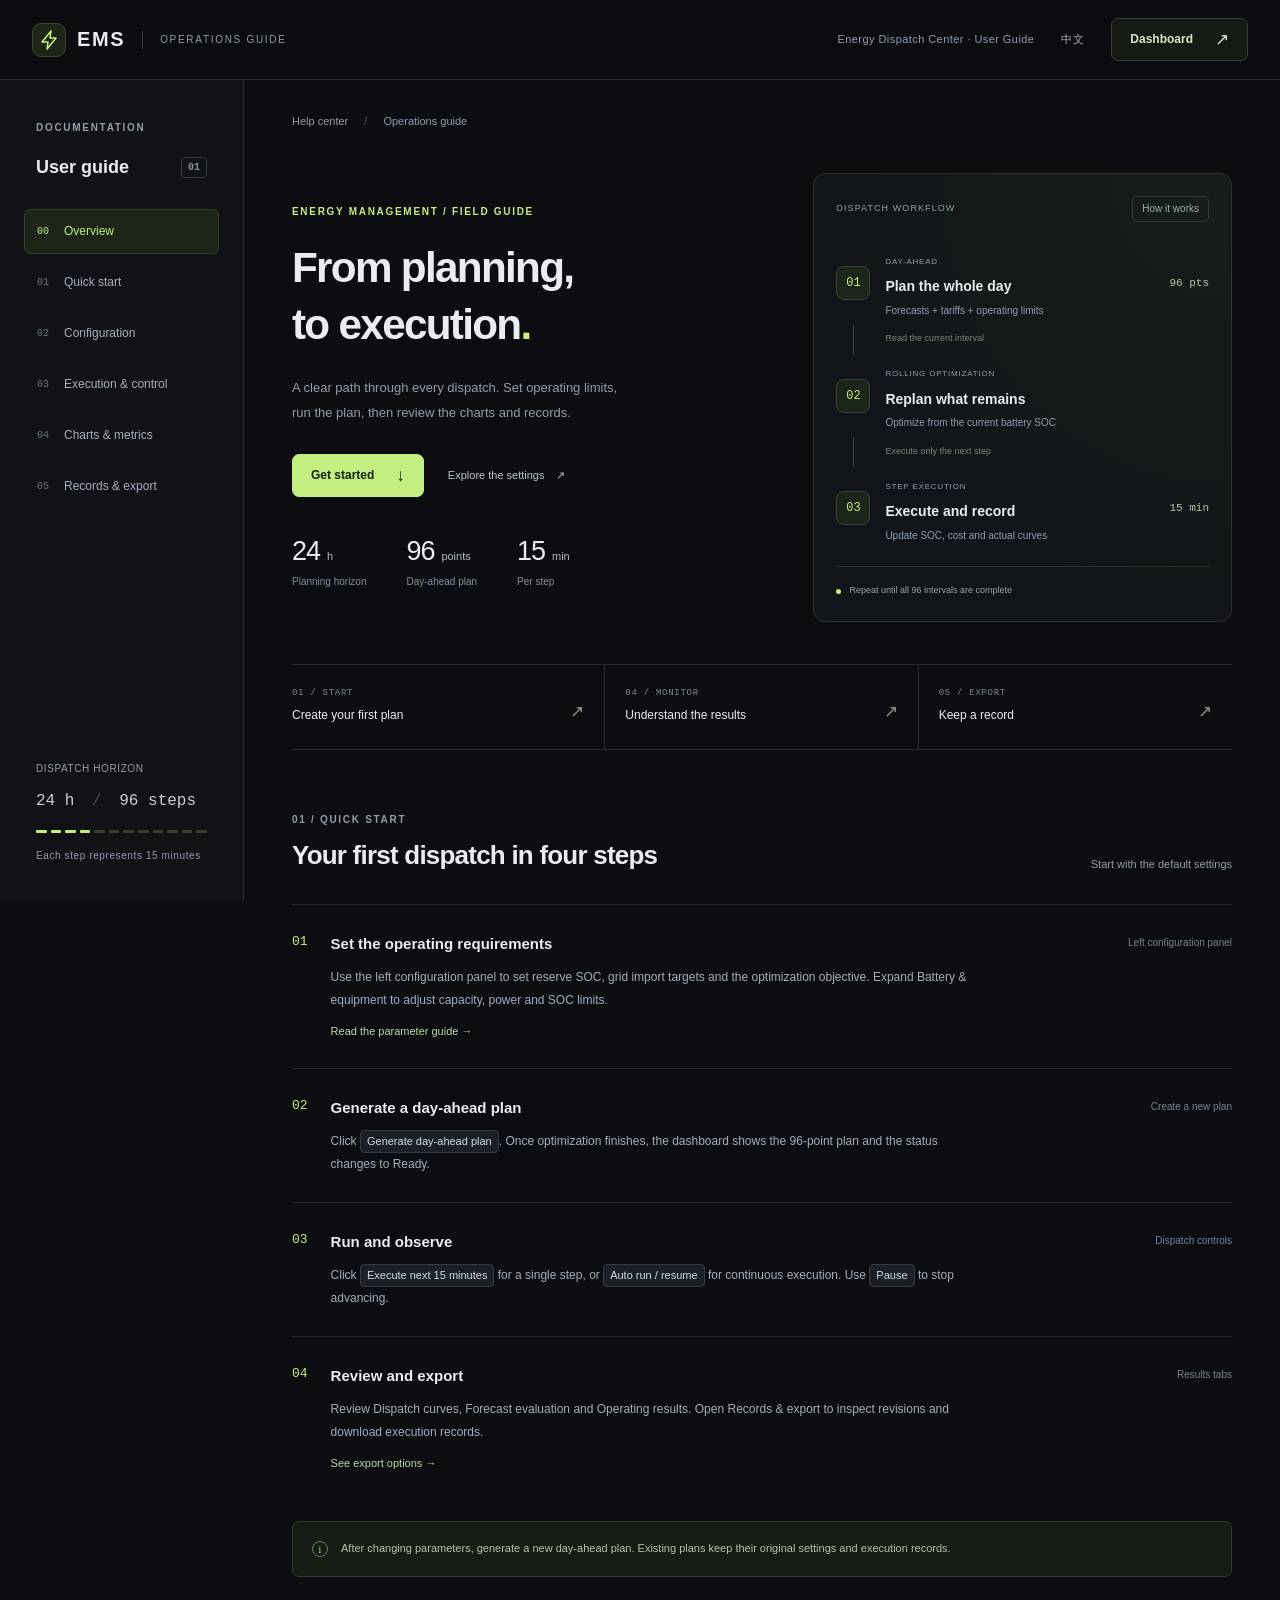
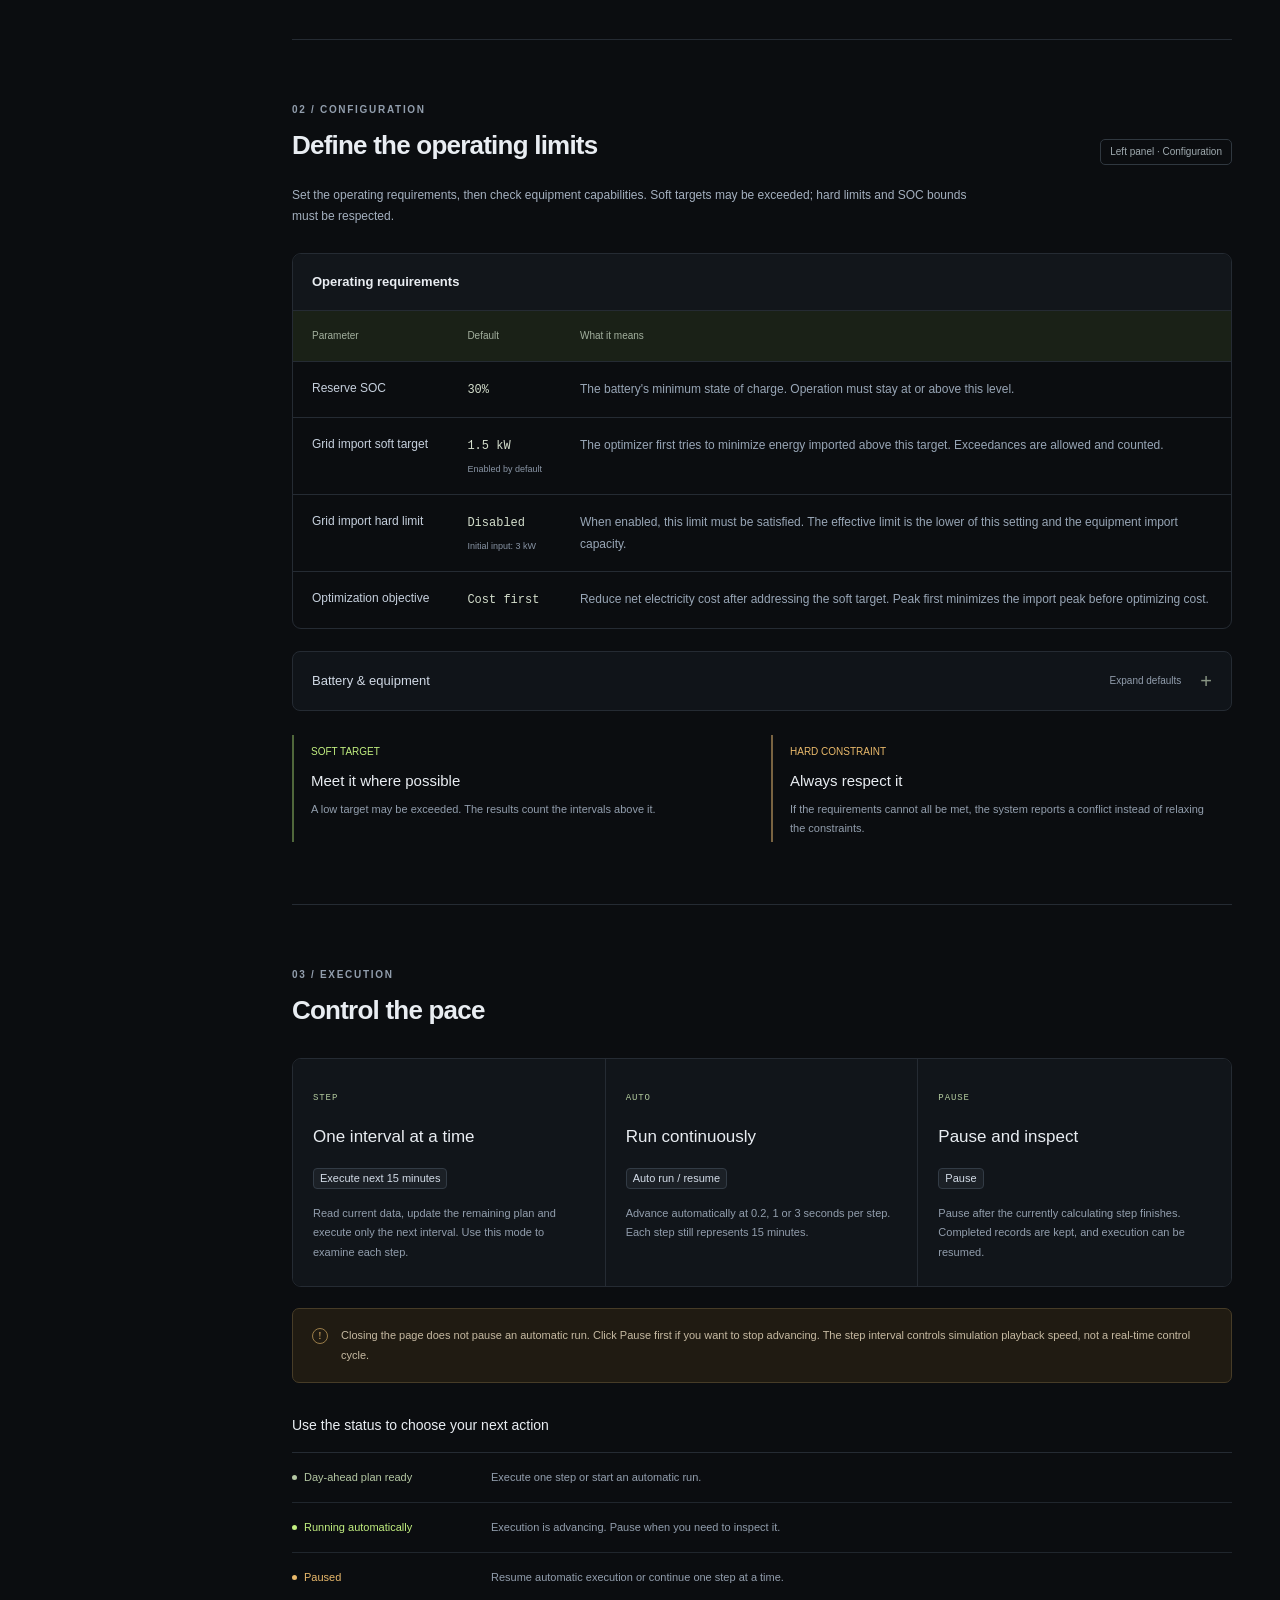
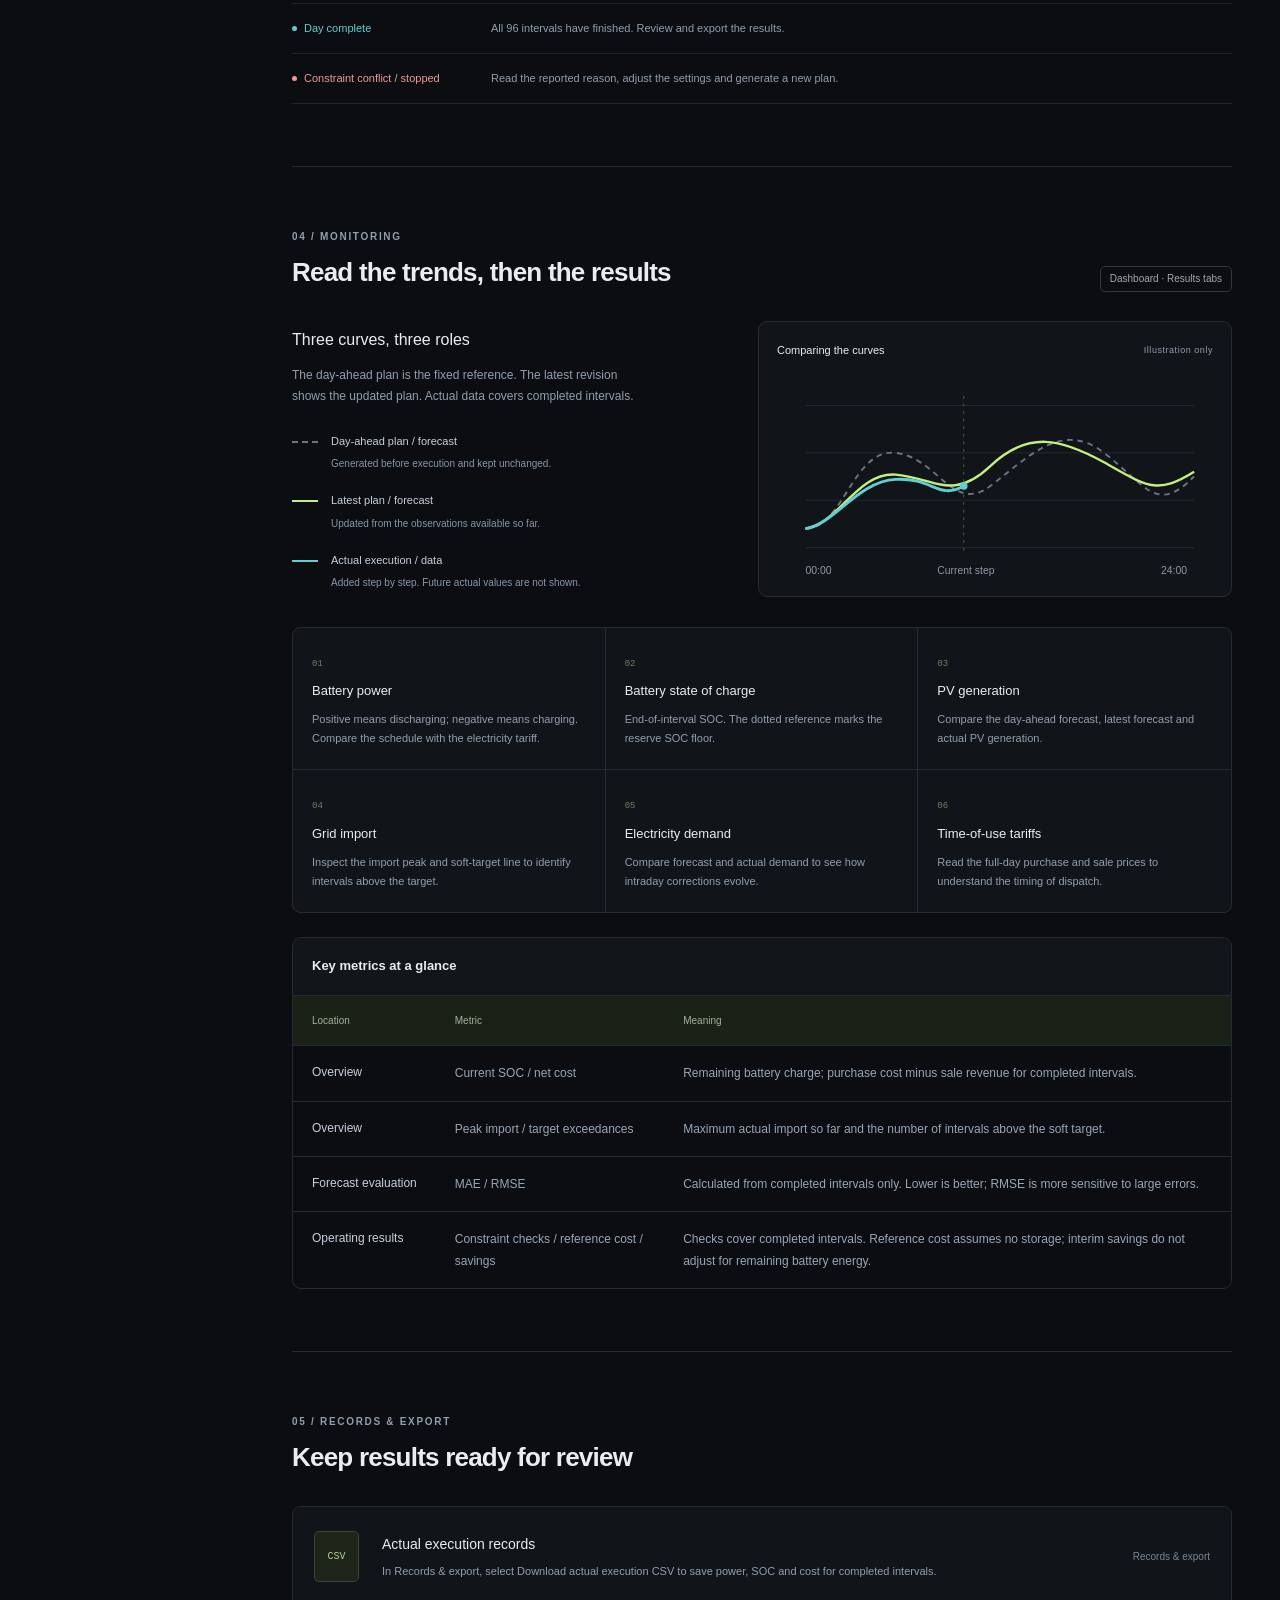
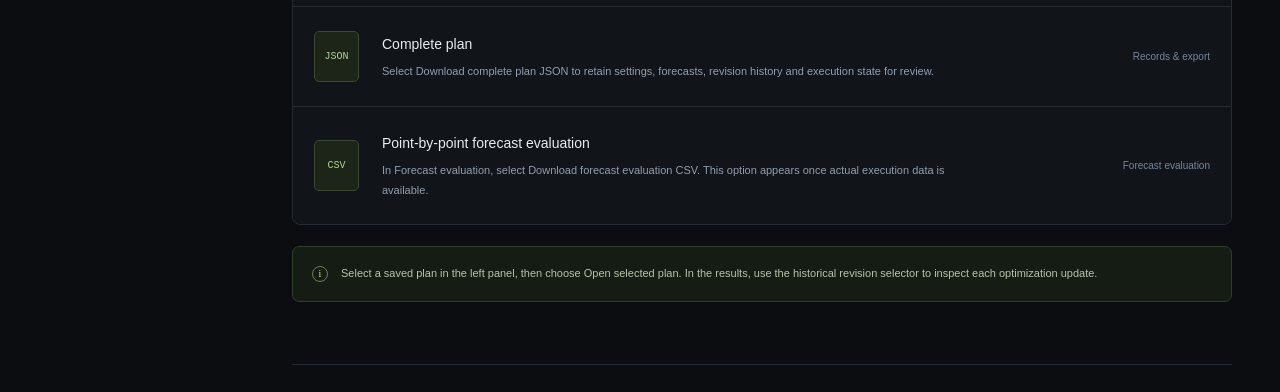
==== commit b7e7a84f: "Unify bilingual guide with English as the default" ====
--- a/index.html
+++ b/index.html
@@ -1,118 +1,117 @@
 <!doctype html>
-<html lang="zh-CN">
+<html lang="en">
 <head>
   <meta charset="utf-8">
   <meta name="viewport" content="width=device-width, initial-scale=1">
   <meta name="color-scheme" content="dark">
-  <meta name="description" content="能源调度中心操作指南：配置运行要求、生成日前计划、执行日内调度、阅读曲线与导出记录。">
-  <title>EMS · 操作指南</title>
-  <link rel="alternate" hreflang="en" href="https://ankarafelissi.github.io/MicroEMS-Guide-EN/">
+  <meta name="description" content="EMS operations guide: configure operating limits, generate day-ahead plans, run rolling dispatch, read charts and export results.">
+  <title>EMS · Operations Guide</title>
+  <link rel="alternate" hreflang="zh-CN" href="./zh.html">
   <link rel="icon" href="./favicon.svg" type="image/svg+xml">
-  <link rel="stylesheet" href="./style.css?v=20261019-2">
-  <script src="./config.js?v=20261019-2" defer></script>
-  <script src="./script.js?v=20261019-2" defer></script>
+  <link rel="stylesheet" href="./style.css?v=20261019-3">
+  <script src="./config.js?v=20261019-3" defer></script>
+  <script src="./script.js?v=20261019-3" defer></script>
 </head>
 <body>
-  <a class="skip-link" href="#main">跳到正文</a>
+  <a class="skip-link" href="#main">Skip to content</a>
   <header class="topbar">
-    <a class="brand" href="#overview" aria-label="EMS 操作指南首页">
+    <a class="brand" href="#overview" aria-label="EMS guide home">
       <span class="brand-icon"><svg viewBox="0 0 24 24" fill="none" aria-hidden="true"><path d="M14 3 5 14h6l-1 7 9-11h-6l1-7Z" stroke="currentColor" stroke-width="1.6" stroke-linejoin="round"/></svg></span>
       <strong>EMS</strong><span class="brand-divider"></span><span class="brand-label">OPERATIONS GUIDE</span>
     </a>
     <div class="topbar-actions">
-      <span class="edition">能源调度中心 · 使用手册</span>
-      <a class="language-link" href="https://ankarafelissi.github.io/MicroEMS-Guide-EN/" hreflang="en" lang="en" aria-label="切换为英文版">EN</a>
-      <a class="button button-outline dashboard-link" href="https://ltd-prescription-bridal-positioning.trycloudflare.com/" target="_blank" rel="noopener noreferrer">进入调度中心 <span aria-hidden="true">↗</span></a>
-      <button class="menu-toggle" type="button" aria-expanded="false" aria-controls="sidebar" aria-label="打开章节目录"><span></span><span></span></button>
+      <span class="edition">Energy Dispatch Center · User Guide</span>
+      <a class="language-link" href="./zh.html" hreflang="zh-CN" lang="zh-CN" aria-label="Switch to Chinese">中文</a>
+      <a class="button button-outline dashboard-link" href="https://ltd-prescription-bridal-positioning.trycloudflare.com/" target="_blank" rel="noopener noreferrer">Dashboard <span aria-hidden="true">↗</span></a>
+      <button class="menu-toggle" type="button" aria-expanded="false" aria-controls="sidebar" aria-label="Open chapters"><span></span><span></span></button>
     </div>
   </header>
 
-  <aside class="sidebar" id="sidebar" aria-label="章节目录">
-    <div class="sidebar-top"><span class="eyebrow">DOCUMENTATION</span><p>操作指南<span class="version">01</span></p></div>
+  <aside class="sidebar" id="sidebar" aria-label="Chapters">
+    <div class="sidebar-top"><span class="eyebrow">DOCUMENTATION</span><p>User guide<span class="version">01</span></p></div>
     <nav class="chapter-nav">
-      <a href="#overview" class="active" aria-current="location"><span>00</span>使用概览</a>
-      <a href="#quickstart"><span>01</span>快速开始</a>
-      <a href="#configuration"><span>02</span>运行配置</a>
-      <a href="#execution"><span>03</span>执行与控制</a>
-      <a href="#charts"><span>04</span>图表与指标</a>
-      <a href="#export"><span>05</span>记录与导出</a>
+      <a href="#overview" class="active" aria-current="location"><span>00</span>Overview</a>
+      <a href="#quickstart"><span>01</span>Quick start</a>
+      <a href="#configuration"><span>02</span>Configuration</a>
+      <a href="#execution"><span>03</span>Execution &amp; control</a>
+      <a href="#charts"><span>04</span>Charts &amp; metrics</a>
+      <a href="#export"><span>05</span>Records &amp; export</a>
     </nav>
-    <div class="sidebar-bottom"><span class="small-label">调度周期</span><p>24 h <span>/</span> 96 时段</p><div class="mini-track"><i></i><i></i><i></i><i></i><i></i><i></i><i></i><i></i><i></i><i></i><i></i><i></i></div><span class="small-label">每个时段代表 15 分钟</span></div>
+    <div class="sidebar-bottom"><span class="small-label">DISPATCH HORIZON</span><p>24 h <span>/</span> 96 steps</p><div class="mini-track"><i></i><i></i><i></i><i></i><i></i><i></i><i></i><i></i><i></i><i></i><i></i><i></i></div><span class="small-label">Each step represents 15 minutes</span></div>
   </aside>
 
   <main id="main">
     <section class="hero doc-section" id="overview" aria-labelledby="hero-title">
-      <div class="breadcrumb">帮助中心 <span>/</span> 操作指南</div>
+      <div class="breadcrumb">Help center <span>/</span> Operations guide</div>
       <div class="hero-grid">
         <div class="hero-copy">
           <p class="eyebrow accent">ENERGY MANAGEMENT / FIELD GUIDE</p>
-          <h1 id="hero-title">从日前计划，<br>到日内执行<span class="accent">。</span></h1>
-          <p class="hero-description">一份清晰的操作路径。配置运行要求、推进调度，<br class="desktop-break">再用曲线与记录检查每一步结果。</p>
-          <div class="hero-actions"><a class="button button-primary" href="#quickstart">开始使用 <span aria-hidden="true">↓</span></a><a class="text-link" href="#configuration">先了解运行参数 <span aria-hidden="true">↗</span></a></div>
-          <div class="hero-specs"><div><strong>24<span>h</span></strong><span>全天规划</span></div><div><strong>96<span>点</span></strong><span>日前计划</span></div><div><strong>15<span>min</span></strong><span>单步时长</span></div></div>
+          <h1 id="hero-title">From planning,<br>to execution<span class="accent">.</span></h1>
+          <p class="hero-description">A clear path through every dispatch. Set operating limits,<br class="desktop-break">run the plan, then review the charts and records.</p>
+          <div class="hero-actions"><a class="button button-primary" href="#quickstart">Get started <span aria-hidden="true">↓</span></a><a class="text-link" href="#configuration">Explore the settings <span aria-hidden="true">↗</span></a></div>
+          <div class="hero-specs"><div><strong>24<span>h</span></strong><span>Planning horizon</span></div><div><strong>96<span>points</span></strong><span>Day-ahead plan</span></div><div><strong>15<span>min</span></strong><span>Per step</span></div></div>
         </div>
-        <div class="flow-panel" aria-label="日前计划、日内调整、单步执行的工作流程">
-          <div class="panel-top"><span class="small-label">DISPATCH WORKFLOW</span><span class="outline-tag">运行逻辑</span></div>
-          <div class="flow-stage"><span class="stage-symbol">01</span><div><span class="small-label">DAY-AHEAD</span><h2>先规划全天</h2><p>预测 + 电价 + 运行要求</p></div><span class="stage-count">96 点</span></div>
-          <div class="flow-connector"><span></span><p>读取当前时段数据</p></div>
-          <div class="flow-stage"><span class="stage-symbol">02</span><div><span class="small-label">ROLLING OPTIMIZATION</span><h2>再调整剩余计划</h2><p>以当前 SOC 重新优化</p></div></div>
-          <div class="flow-connector"><span></span><p>仅执行当前一步</p></div>
-          <div class="flow-stage flow-stage-final"><span class="stage-symbol">03</span><div><span class="small-label">STEP EXECUTION</span><h2>执行并记录</h2><p>更新电量、费用与实际曲线</p></div><span class="stage-count">15 min</span></div>
-          <div class="flow-footer"><span class="status-dot"></span>循环推进，直至 96 个时段完成</div>
+        <div class="flow-panel" aria-label="Day-ahead planning, rolling optimization and single-step execution">
+          <div class="panel-top"><span class="small-label">DISPATCH WORKFLOW</span><span class="outline-tag">How it works</span></div>
+          <div class="flow-stage"><span class="stage-symbol">01</span><div><span class="small-label">DAY-AHEAD</span><h2>Plan the whole day</h2><p>Forecasts + tariffs + operating limits</p></div><span class="stage-count">96 pts</span></div>
+          <div class="flow-connector"><span></span><p>Read the current interval</p></div>
+          <div class="flow-stage"><span class="stage-symbol">02</span><div><span class="small-label">ROLLING OPTIMIZATION</span><h2>Replan what remains</h2><p>Optimize from the current battery SOC</p></div></div>
+          <div class="flow-connector"><span></span><p>Execute only the next step</p></div>
+          <div class="flow-stage flow-stage-final"><span class="stage-symbol">03</span><div><span class="small-label">STEP EXECUTION</span><h2>Execute and record</h2><p>Update SOC, cost and actual curves</p></div><span class="stage-count">15 min</span></div>
+          <div class="flow-footer"><span class="status-dot"></span>Repeat until all 96 intervals are complete</div>
         </div>
       </div>
-      <div class="guide-index"><a href="#quickstart"><span>01 / START</span>生成第一份计划 <b aria-hidden="true">↗</b></a><a href="#charts"><span>04 / MONITOR</span>读懂运行结果 <b aria-hidden="true">↗</b></a><a href="#export"><span>05 / EXPORT</span>保存运行记录 <b aria-hidden="true">↗</b></a></div>
+      <div class="guide-index"><a href="#quickstart"><span>01 / START</span>Create your first plan <b aria-hidden="true">↗</b></a><a href="#charts"><span>04 / MONITOR</span>Understand the results <b aria-hidden="true">↗</b></a><a href="#export"><span>05 / EXPORT</span>Keep a record <b aria-hidden="true">↗</b></a></div>
     </section>
 
     <section class="doc-section" id="quickstart" aria-labelledby="quickstart-title">
-      <div class="section-heading"><div><p class="eyebrow">01 / QUICK START</p><h2 id="quickstart-title">第一轮调度，四步完成</h2></div><span class="section-note">首次使用可保留默认参数</span></div>
+      <div class="section-heading"><div><p class="eyebrow">01 / QUICK START</p><h2 id="quickstart-title">Your first dispatch in four steps</h2></div><span class="section-note">Start with the default settings</span></div>
       <ol class="steps">
-        <li><span class="step-number">01</span><div><h3>设置运行要求</h3><p>在左侧「Configuration」中设置备用 SOC、购电目标与优化目标。展开「Battery & equipment」可调整容量、功率及 SOC。</p><a class="inline-link" href="#configuration">查看参数说明 →</a></div><span class="step-location">左侧配置区</span></li>
-        <li><span class="step-number">02</span><div><h3>生成日前计划</h3><p>点击 <span class="ui-label">Generate day-ahead plan</span>。计算完成后，主界面显示 96 点计划，方案进入「Day-ahead plan ready」状态。</p></div><span class="step-location">生成新方案</span></li>
-        <li><span class="step-number">03</span><div><h3>执行并观察</h3><p>点击 <span class="ui-label">Execute next 15 minutes</span> 推进一步；或用 <span class="ui-label">Auto run / resume</span> 连续推进。需要停下时点击 <span class="ui-label">Pause</span>。</p></div><span class="step-location">顶部调度控制</span></li>
-        <li><span class="step-number">04</span><div><h3>检查结果，导出记录</h3><p>查看「Dispatch curves」「Forecast evaluation」「Operating results」。在「Records & export」中回看调整方案、下载执行记录。</p><a class="inline-link" href="#export">查看导出内容 →</a></div><span class="step-location">结果标签页</span></li>
+        <li><span class="step-number">01</span><div><h3>Set the operating requirements</h3><p>Use the left configuration panel to set reserve SOC, grid import targets and the optimization objective. Expand Battery &amp; equipment to adjust capacity, power and SOC limits.</p><a class="inline-link" href="#configuration">Read the parameter guide →</a></div><span class="step-location">Left configuration panel</span></li>
+        <li><span class="step-number">02</span><div><h3>Generate a day-ahead plan</h3><p>Click <span class="ui-label">Generate day-ahead plan</span>. Once optimization finishes, the dashboard shows the 96-point plan and the status changes to Ready.</p></div><span class="step-location">Create a new plan</span></li>
+        <li><span class="step-number">03</span><div><h3>Run and observe</h3><p>Click <span class="ui-label">Execute next 15 minutes</span> for a single step, or <span class="ui-label">Auto run / resume</span> for continuous execution. Use <span class="ui-label">Pause</span> to stop advancing.</p></div><span class="step-location">Dispatch controls</span></li>
+        <li><span class="step-number">04</span><div><h3>Review and export</h3><p>Review Dispatch curves, Forecast evaluation and Operating results. Open Records &amp; export to inspect revisions and download execution records.</p><a class="inline-link" href="#export">See export options →</a></div><span class="step-location">Results tabs</span></li>
       </ol>
-      <div class="callout"><span class="callout-mark">i</span><p>修改参数后，需要再次点击「Generate day-ahead plan」。已有方案保留原参数及执行记录。</p></div>
+      <div class="callout"><span class="callout-mark">i</span><p>After changing parameters, generate a new day-ahead plan. Existing plans keep their original settings and execution records.</p></div>
     </section>
 
     <section class="doc-section" id="configuration" aria-labelledby="configuration-title">
-      <div class="section-heading"><div><p class="eyebrow">02 / CONFIGURATION</p><h2 id="configuration-title">把运行边界设清楚</h2></div><span class="outline-tag">左侧 · 运行配置</span></div>
-      <div class="section-intro"><p>先设置企业运行要求，再核对设备能力。软目标可以超出；硬上限和 SOC 边界必须满足。</p></div>
-      <div class="table-wrap"><table><caption>运行要求</caption><thead><tr><th scope="col">参数</th><th scope="col">默认设置</th><th scope="col">如何理解</th></tr></thead><tbody>
-        <tr><th scope="row">备用 SOC</th><td><span class="value">30%</span></td><td>电池保留电量的下限，运行过程中不能低于此值。</td></tr>
-        <tr><th scope="row">购电软目标</th><td><span class="value">1.5 kW</span><small>默认启用</small></td><td>优先尽量减少超过目标的购电量，必要时允许超出，并记录超限时段。</td></tr>
-        <tr><th scope="row">购电硬上限</th><td><span class="value">未启用</span><small>输入框初始值 3 kW</small></td><td>启用后必须满足。实际有效上限取企业上限与设备购电容量的较小值。</td></tr>
-        <tr><th scope="row">优化目标</th><td><span class="value">电费优先</span></td><td>尽量满足软目标后降低净电费；「削峰优先」则先压低购电峰值，再优化费用。</td></tr>
+      <div class="section-heading"><div><p class="eyebrow">02 / CONFIGURATION</p><h2 id="configuration-title">Define the operating limits</h2></div><span class="outline-tag">Left panel · Configuration</span></div>
+      <div class="section-intro"><p>Set the operating requirements, then check equipment capabilities. Soft targets may be exceeded; hard limits and SOC bounds must be respected.</p></div>
+      <div class="table-wrap"><table><caption>Operating requirements</caption><thead><tr><th scope="col">Parameter</th><th scope="col">Default</th><th scope="col">What it means</th></tr></thead><tbody>
+        <tr><th scope="row">Reserve SOC</th><td><span class="value">30%</span></td><td>The battery's minimum state of charge. Operation must stay at or above this level.</td></tr>
+        <tr><th scope="row">Grid import soft target</th><td><span class="value">1.5 kW</span><small>Enabled by default</small></td><td>The optimizer first tries to minimize energy imported above this target. Exceedances are allowed and counted.</td></tr>
+        <tr><th scope="row">Grid import hard limit</th><td><span class="value">Disabled</span><small>Initial input: 3 kW</small></td><td>When enabled, this limit must be satisfied. The effective limit is the lower of this setting and the equipment import capacity.</td></tr>
+        <tr><th scope="row">Optimization objective</th><td><span class="value">Cost first</span></td><td>Reduce net electricity cost after addressing the soft target. Peak first minimizes the import peak before optimizing cost.</td></tr>
       </tbody></table></div>
-      <details class="equipment-details"><summary><span>电池与设备参数</span><span class="summary-note">展开核对默认值</span><span class="plus" aria-hidden="true">+</span></summary><div class="equipment-grid">
-        <div><span>电池容量</span><strong>5.0 <small>kWh</small></strong></div><div><span>最大充 / 放电功率</span><strong>2.0 <small>kW</small></strong></div><div><span>初始 SOC</span><strong>50 <small>%</small></strong></div><div><span>日末 SOC 最低目标</span><strong>50 <small>%</small></strong></div><div><span>SOC 上限</span><strong>90 <small>%</small></strong></div><div><span>设备购电容量</span><strong>5.0 <small>kW</small></strong></div><div><span>设备售电容量</span><strong>3.0 <small>kW</small></strong></div>
-      </div><p class="details-footnote">初始 SOC 和日末 SOC 目标，都必须位于备用 SOC 下限与 SOC 上限之间。</p></details>
-      <div class="paired-notes"><div><span class="note-label accent">软目标</span><h3>尽量做到</h3><p>目标过低时可以超出，结果中会显示超限时段。</p></div><div><span class="note-label amber">硬约束</span><h3>必须满足</h3><p>要求无法同时满足时，系统提示冲突，不会放宽约束后继续执行。</p></div></div>
+      <details class="equipment-details"><summary><span>Battery &amp; equipment</span><span class="summary-note">Expand defaults</span><span class="plus" aria-hidden="true">+</span></summary><div class="equipment-grid">
+        <div><span>Battery capacity</span><strong>5.0 <small>kWh</small></strong></div><div><span>Charge / discharge limit</span><strong>2.0 <small>kW</small></strong></div><div><span>Initial SOC</span><strong>50 <small>%</small></strong></div><div><span>Minimum final SOC</span><strong>50 <small>%</small></strong></div><div><span>Maximum SOC</span><strong>90 <small>%</small></strong></div><div><span>Grid import capacity</span><strong>5.0 <small>kW</small></strong></div><div><span>Grid export capacity</span><strong>3.0 <small>kW</small></strong></div>
+      </div><p class="details-footnote">Initial and minimum final SOC must both fall between reserve SOC and maximum SOC.</p></details>
+      <div class="paired-notes"><div><span class="note-label accent">SOFT TARGET</span><h3>Meet it where possible</h3><p>A low target may be exceeded. The results count the intervals above it.</p></div><div><span class="note-label amber">HARD CONSTRAINT</span><h3>Always respect it</h3><p>If the requirements cannot all be met, the system reports a conflict instead of relaxing the constraints.</p></div></div>
     </section>
 
     <section class="doc-section" id="execution" aria-labelledby="execution-title">
-      <div class="section-heading"><div><p class="eyebrow">03 / EXECUTION</p><h2 id="execution-title">掌握执行节奏</h2></div></div>
-      <div class="control-guide"><article><span class="keycap">STEP</span><h3>单步执行</h3><span class="ui-label">Execute next 15 minutes</span><p>读取当前时段数据，调整后续计划，只执行当前一步。适合逐点观察。</p></article><article><span class="keycap">AUTO</span><h3>连续推进</h3><span class="ui-label">Auto run / resume</span><p>按选定间隔自动执行。可选 0.2、1 或 3 秒 / 步；每步始终代表 15 分钟。</p></article><article><span class="keycap">PAUSE</span><h3>暂停检查</h3><span class="ui-label">Pause</span><p>当前正在计算的一步结束后暂停。已完成的执行记录保留，可继续运行。</p></article></div>
-      <div class="callout callout-amber"><span class="callout-mark">!</span><p>关闭网页不会暂停自动运行。离开前如需停止推进，请先点击「Pause」。推进间隔是仿真播放速度，不是现实中的控制周期。</p></div>
-      <h3 class="subsection-title">根据状态判断下一步</h3>
-      <div class="state-list"><div><span class="state-chip ready">日前计划已就绪</span><p>可以单步执行或开始自动运行。</p></div><div><span class="state-chip running">自动运行中</span><p>系统连续推进；需要检查时点击暂停。</p></div><div><span class="state-chip paused">已暂停</span><p>可以继续自动运行，也可以改用单步执行。</p></div><div><span class="state-chip completed">全天执行完成</span><p>96 个时段已结束，可以查看和导出结果。</p></div><div><span class="state-chip blocked">要求冲突 / 执行已停止</span><p>查看提示的冲突原因，调整参数后生成新方案。</p></div></div>
+      <div class="section-heading"><div><p class="eyebrow">03 / EXECUTION</p><h2 id="execution-title">Control the pace</h2></div></div>
+      <div class="control-guide"><article><span class="keycap">STEP</span><h3>One interval at a time</h3><span class="ui-label">Execute next 15 minutes</span><p>Read current data, update the remaining plan and execute only the next interval. Use this mode to examine each step.</p></article><article><span class="keycap">AUTO</span><h3>Run continuously</h3><span class="ui-label">Auto run / resume</span><p>Advance automatically at 0.2, 1 or 3 seconds per step. Each step still represents 15 minutes.</p></article><article><span class="keycap">PAUSE</span><h3>Pause and inspect</h3><span class="ui-label">Pause</span><p>Pause after the currently calculating step finishes. Completed records are kept, and execution can be resumed.</p></article></div>
+      <div class="callout callout-amber"><span class="callout-mark">!</span><p>Closing the page does not pause an automatic run. Click Pause first if you want to stop advancing. The step interval controls simulation playback speed, not a real-time control cycle.</p></div>
+      <h3 class="subsection-title">Use the status to choose your next action</h3>
+      <div class="state-list"><div><span class="state-chip ready">Day-ahead plan ready</span><p>Execute one step or start an automatic run.</p></div><div><span class="state-chip running">Running automatically</span><p>Execution is advancing. Pause when you need to inspect it.</p></div><div><span class="state-chip paused">Paused</span><p>Resume automatic execution or continue one step at a time.</p></div><div><span class="state-chip completed">Day complete</span><p>All 96 intervals have finished. Review and export the results.</p></div><div><span class="state-chip blocked">Constraint conflict / stopped</span><p>Read the reported reason, adjust the settings and generate a new plan.</p></div></div>
     </section>
 
     <section class="doc-section" id="charts" aria-labelledby="charts-title">
-      <div class="section-heading"><div><p class="eyebrow">04 / MONITORING</p><h2 id="charts-title">先看趋势，再看结果</h2></div><span class="outline-tag">主界面 · 结果标签页</span></div>
-      <div class="chart-reading"><div><h3>三条曲线，三种含义</h3><p>日前计划作为固定参照，最新调整反映重算结果，实际执行记录已经完成的时段。</p><ul class="legend-guide"><li><span class="legend-line dashed"></span><div><strong>日前计划 / 日前预测</strong><span>开始前生成，后续保持不变。</span></div></li><li><span class="legend-line lime"></span><div><strong>最新调整 / 最新预测</strong><span>根据已观测数据更新的剩余计划。</span></div></li><li><span class="legend-line cyan"></span><div><strong>实际执行 / 实际数据</strong><span>随执行逐点增加，尚未执行的未来不会显示实际值。</span></div></li></ul></div>
-        <div class="chart-example"><div class="example-heading"><span>曲线对照示意</span><span class="small-label">非实时数据</span></div><svg viewBox="0 0 460 220" role="img" aria-labelledby="chart-demo-title"><title id="chart-demo-title">灰色虚线表示日前计划，青绿色实线表示最新调整，蓝色实线只覆盖已经执行的时间段。</title><g stroke="#252b33" stroke-width="1"><path d="M30 30H440M30 80H440M30 130H440M30 180H440"/></g><path d="M30 160C70 160 80 75 125 80S185 145 225 115S300 45 345 80S400 145 440 105" fill="none" stroke="#697585" stroke-width="2" stroke-dasharray="6 5"/><path d="M30 160C65 155 85 100 125 103S185 132 225 94S300 65 345 90S400 125 440 100" fill="none" stroke="#c2ef80" stroke-width="2.5"/><path d="M30 160C60 156 85 110 125 108S170 130 197 115" fill="none" stroke="#62ced4" stroke-width="3"/><path d="M197 20V185" stroke="#52624d" stroke-dasharray="3 5"/><circle cx="197" cy="115" r="4" fill="#62ced4"/><g fill="#8e99a8" font-size="11" font-family="sans-serif"><text x="30" y="208">00:00</text><text x="174" y="208">当前时段</text><text x="405" y="208">24:00</text></g></svg></div>
+      <div class="section-heading"><div><p class="eyebrow">04 / MONITORING</p><h2 id="charts-title">Read the trends, then the results</h2></div><span class="outline-tag">Dashboard · Results tabs</span></div>
+      <div class="chart-reading"><div><h3>Three curves, three roles</h3><p>The day-ahead plan is the fixed reference. The latest revision shows the updated plan. Actual data covers completed intervals.</p><ul class="legend-guide"><li><span class="legend-line dashed"></span><div><strong>Day-ahead plan / forecast</strong><span>Generated before execution and kept unchanged.</span></div></li><li><span class="legend-line lime"></span><div><strong>Latest plan / forecast</strong><span>Updated from the observations available so far.</span></div></li><li><span class="legend-line cyan"></span><div><strong>Actual execution / data</strong><span>Added step by step. Future actual values are not shown.</span></div></li></ul></div>
+        <div class="chart-example"><div class="example-heading"><span>Comparing the curves</span><span class="small-label">Illustration only</span></div><svg viewBox="0 0 460 220" role="img" aria-labelledby="chart-demo-title"><title id="chart-demo-title">The grey dashed line is the day-ahead plan, the lime line is the latest revision, and the cyan line covers completed intervals only.</title><g stroke="#252b33" stroke-width="1"><path d="M30 30H440M30 80H440M30 130H440M30 180H440"/></g><path d="M30 160C70 160 80 75 125 80S185 145 225 115S300 45 345 80S400 145 440 105" fill="none" stroke="#697585" stroke-width="2" stroke-dasharray="6 5"/><path d="M30 160C65 155 85 100 125 103S185 132 225 94S300 65 345 90S400 125 440 100" fill="none" stroke="#c2ef80" stroke-width="2.5"/><path d="M30 160C60 156 85 110 125 108S170 130 197 115" fill="none" stroke="#62ced4" stroke-width="3"/><path d="M197 20V185" stroke="#52624d" stroke-dasharray="3 5"/><circle cx="197" cy="115" r="4" fill="#62ced4"/><g fill="#8e99a8" font-size="11" font-family="sans-serif"><text x="30" y="208">00:00</text><text x="169" y="208">Current step</text><text x="405" y="208">24:00</text></g></svg></div>
       </div>
-      <div class="chart-topics"><article><span>01</span><h3>储能功率</h3><p>正值表示放电，负值表示充电。结合电价判断充放电安排。</p></article><article><span>02</span><h3>电池荷电状态</h3><p>显示各时段末 SOC；虚线标出备用 SOC 下限。</p></article><article><span>03</span><h3>光伏出力</h3><p>对比日前预测、最新预测与已执行时段的实际光伏。</p></article><article><span>04</span><h3>电网购电</h3><p>观察购电峰值与软目标线，定位超过目标的时段。</p></article><article><span>05</span><h3>用电负荷</h3><p>对比预测与实际负荷，观察日内修正后的变化。</p></article><article><span>06</span><h3>分时电价</h3><p>查看全天购电、售电价格，理解调度的时间安排。</p></article></div>
-      <div class="table-wrap"><table><caption>关键指标速查</caption><thead><tr><th scope="col">查看位置</th><th scope="col">指标</th><th scope="col">含义</th></tr></thead><tbody><tr><th scope="row">运行总览</th><td>当前 SOC / 累计净电费</td><td>当前剩余电量比例；已执行时段的购电费用减售电收入。</td></tr><tr><th scope="row">运行总览</th><td>实际购电峰值 / 软目标超限时段</td><td>已执行时段的最大购电功率，以及超过购电软目标的时段数。</td></tr><tr><th scope="row">预测评测</th><td>MAE / RMSE</td><td>仅对已执行时段计算，越小代表误差越低；RMSE 对较大误差更敏感。</td></tr><tr><th scope="row">运行效果</th><td>约束检查 / 参考电费 / 相对参考节省</td><td>检查已执行时段；参考为同期无储能费用，中途节省未校正电池剩余电量。</td></tr></tbody></table></div>
+      <div class="chart-topics"><article><span>01</span><h3>Battery power</h3><p>Positive means discharging; negative means charging. Compare the schedule with the electricity tariff.</p></article><article><span>02</span><h3>Battery state of charge</h3><p>End-of-interval SOC. The dotted reference marks the reserve SOC floor.</p></article><article><span>03</span><h3>PV generation</h3><p>Compare the day-ahead forecast, latest forecast and actual PV generation.</p></article><article><span>04</span><h3>Grid import</h3><p>Inspect the import peak and soft-target line to identify intervals above the target.</p></article><article><span>05</span><h3>Electricity demand</h3><p>Compare forecast and actual demand to see how intraday corrections evolve.</p></article><article><span>06</span><h3>Time-of-use tariffs</h3><p>Read the full-day purchase and sale prices to understand the timing of dispatch.</p></article></div>
+      <div class="table-wrap"><table><caption>Key metrics at a glance</caption><thead><tr><th scope="col">Location</th><th scope="col">Metric</th><th scope="col">Meaning</th></tr></thead><tbody><tr><th scope="row">Overview</th><td>Current SOC / net cost</td><td>Remaining battery charge; purchase cost minus sale revenue for completed intervals.</td></tr><tr><th scope="row">Overview</th><td>Peak import / target exceedances</td><td>Maximum actual import so far and the number of intervals above the soft target.</td></tr><tr><th scope="row">Forecast evaluation</th><td>MAE / RMSE</td><td>Calculated from completed intervals only. Lower is better; RMSE is more sensitive to large errors.</td></tr><tr><th scope="row">Operating results</th><td>Constraint checks / reference cost / savings</td><td>Checks cover completed intervals. Reference cost assumes no storage; interim savings do not adjust for remaining battery energy.</td></tr></tbody></table></div>
     </section>
 
     <section class="doc-section" id="export" aria-labelledby="export-title">
-      <div class="section-heading"><div><p class="eyebrow">05 / RECORDS & EXPORT</p><h2 id="export-title">让结果可回看、可复核</h2></div></div>
-      <div class="export-list"><article><span class="file-badge">CSV</span><div><h3>实际执行记录</h3><p>在「Records & export」点击「Download actual execution CSV」，保存各已执行时段的功率、SOC 与费用。</p></div><span class="export-location">记录与导出</span></article><article><span class="file-badge">JSON</span><div><h3>完整方案</h3><p>点击「Download complete plan JSON」，保留参数、预测、调整历史和执行状态，便于整体复核。</p></div><span class="export-location">记录与导出</span></article><article><span class="file-badge">CSV</span><div><h3>逐点预测评测</h3><p>在「Forecast evaluation」点击「Download forecast evaluation CSV」。有实际执行数据后，才会出现此下载入口。</p></div><span class="export-location">预测评测</span></article></div>
-      <div class="callout"><span class="callout-mark">i</span><p>左侧「Saved plans」可选择历史方案，再点击「Open selected plan」。结果页的「Historical revisions」可回看每一次重算。</p></div>
+      <div class="section-heading"><div><p class="eyebrow">05 / RECORDS &amp; EXPORT</p><h2 id="export-title">Keep results ready for review</h2></div></div>
+      <div class="export-list"><article><span class="file-badge">CSV</span><div><h3>Actual execution records</h3><p>In Records &amp; export, select Download actual execution CSV to save power, SOC and cost for completed intervals.</p></div><span class="export-location">Records &amp; export</span></article><article><span class="file-badge">JSON</span><div><h3>Complete plan</h3><p>Select Download complete plan JSON to retain settings, forecasts, revision history and execution state for review.</p></div><span class="export-location">Records &amp; export</span></article><article><span class="file-badge">CSV</span><div><h3>Point-by-point forecast evaluation</h3><p>In Forecast evaluation, select Download forecast evaluation CSV. This option appears once actual execution data is available.</p></div><span class="export-location">Forecast evaluation</span></article></div>
+      <div class="callout"><span class="callout-mark">i</span><p>Select a saved plan in the left panel, then choose Open selected plan. In the results, use the historical revision selector to inspect each optimization update.</p></div>
     </section>
-
   </main>
 </body>
 </html>
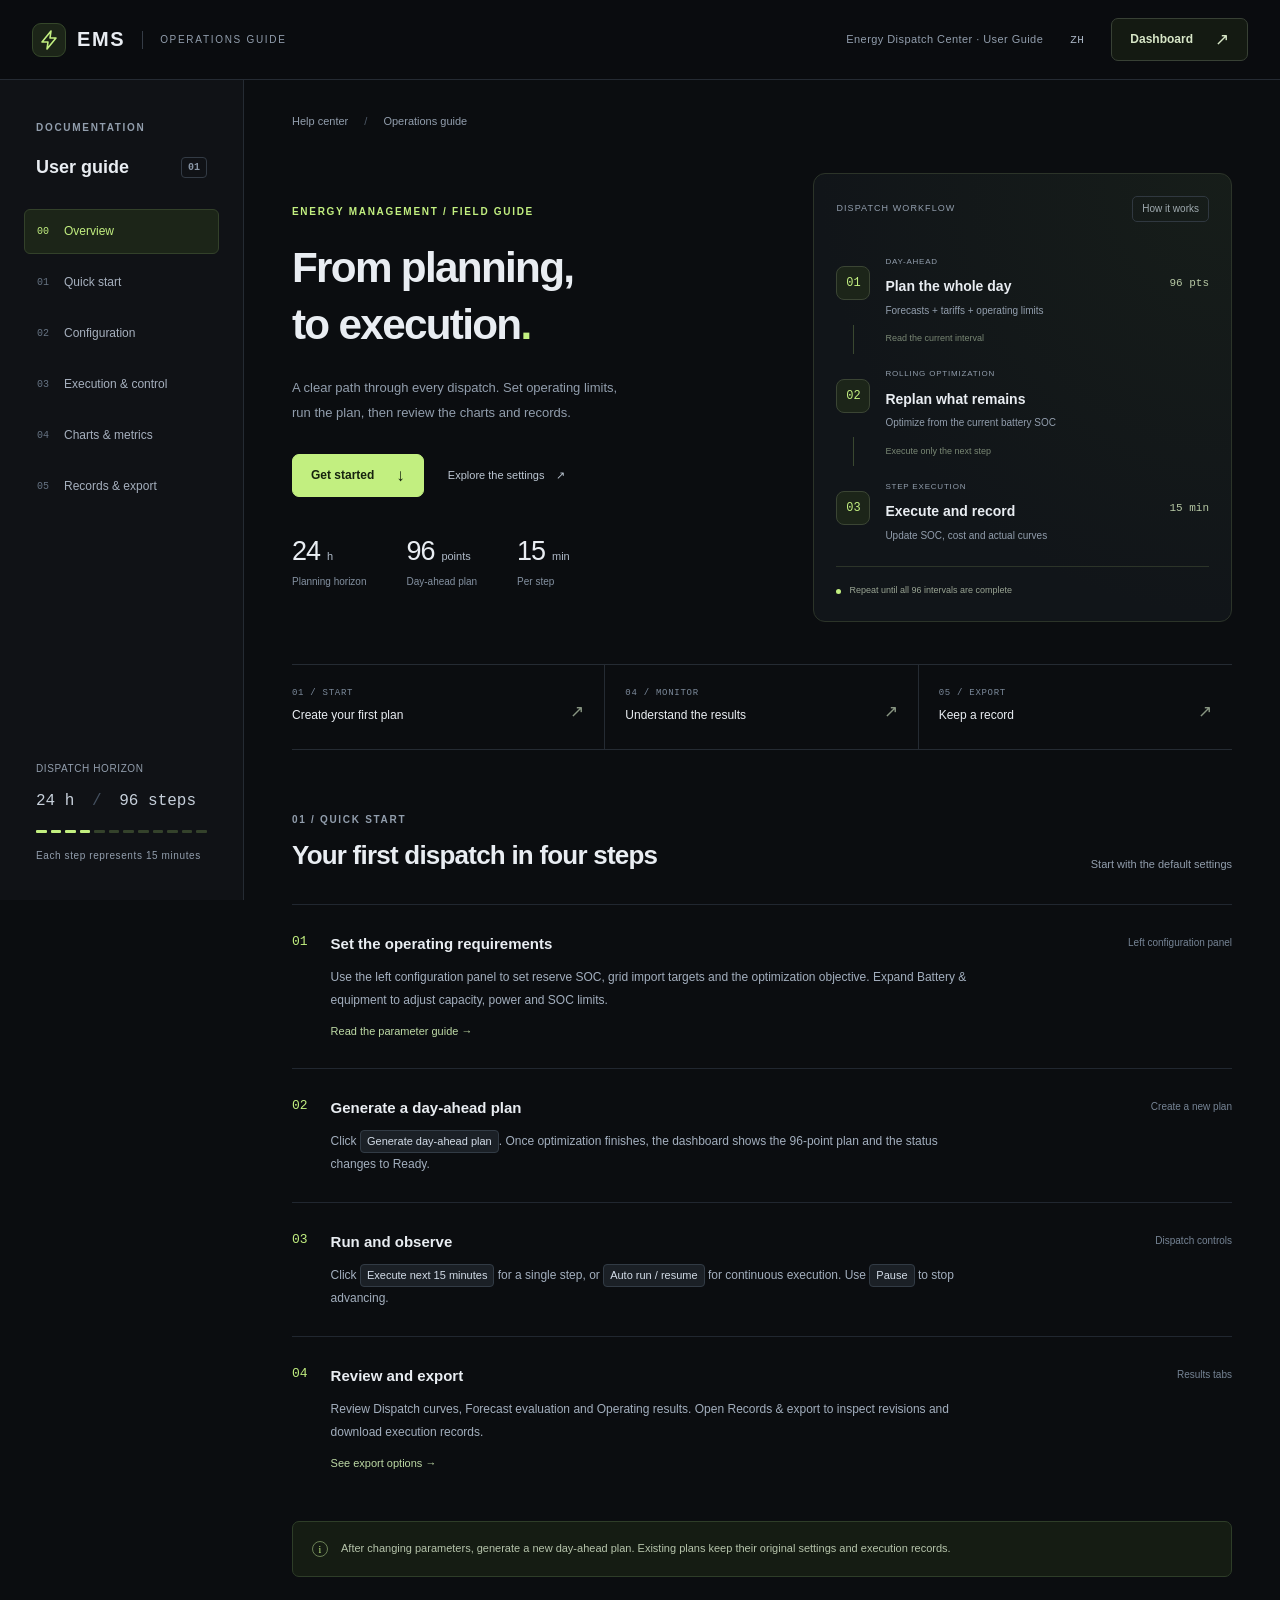
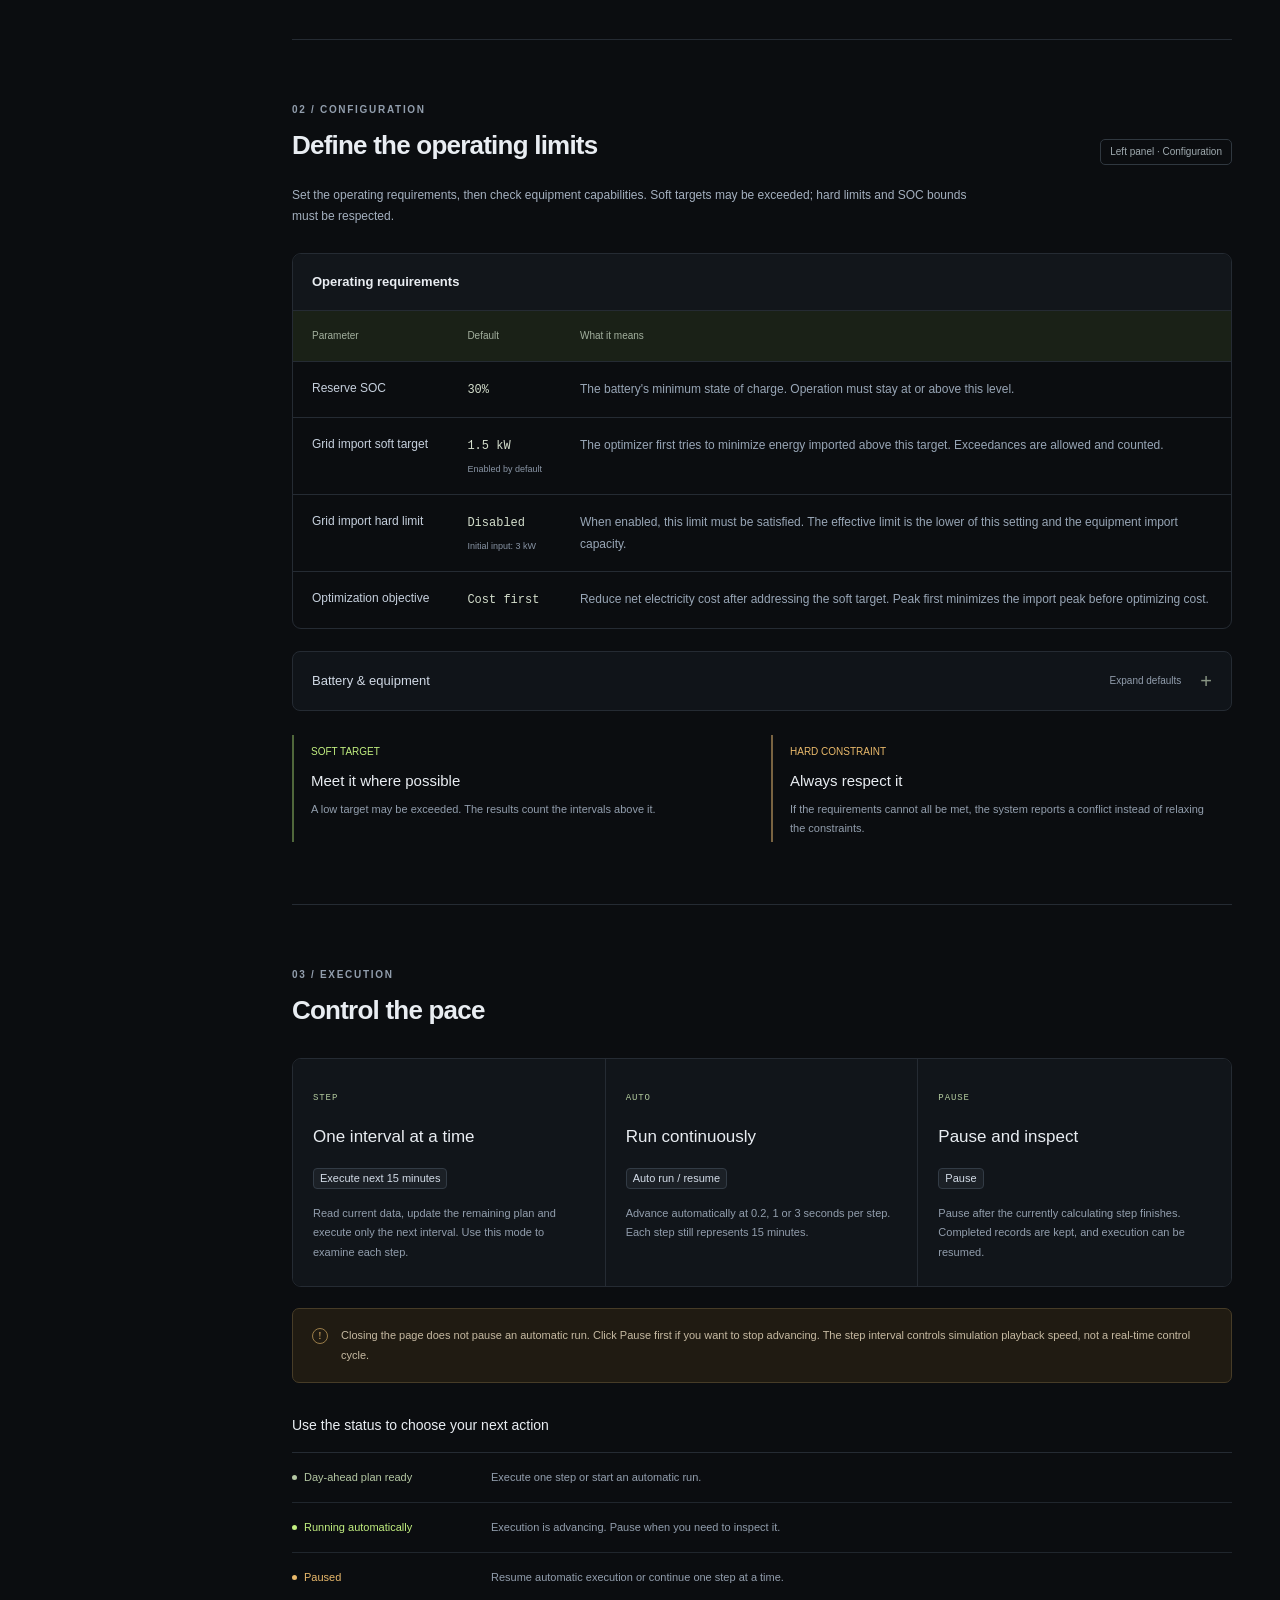
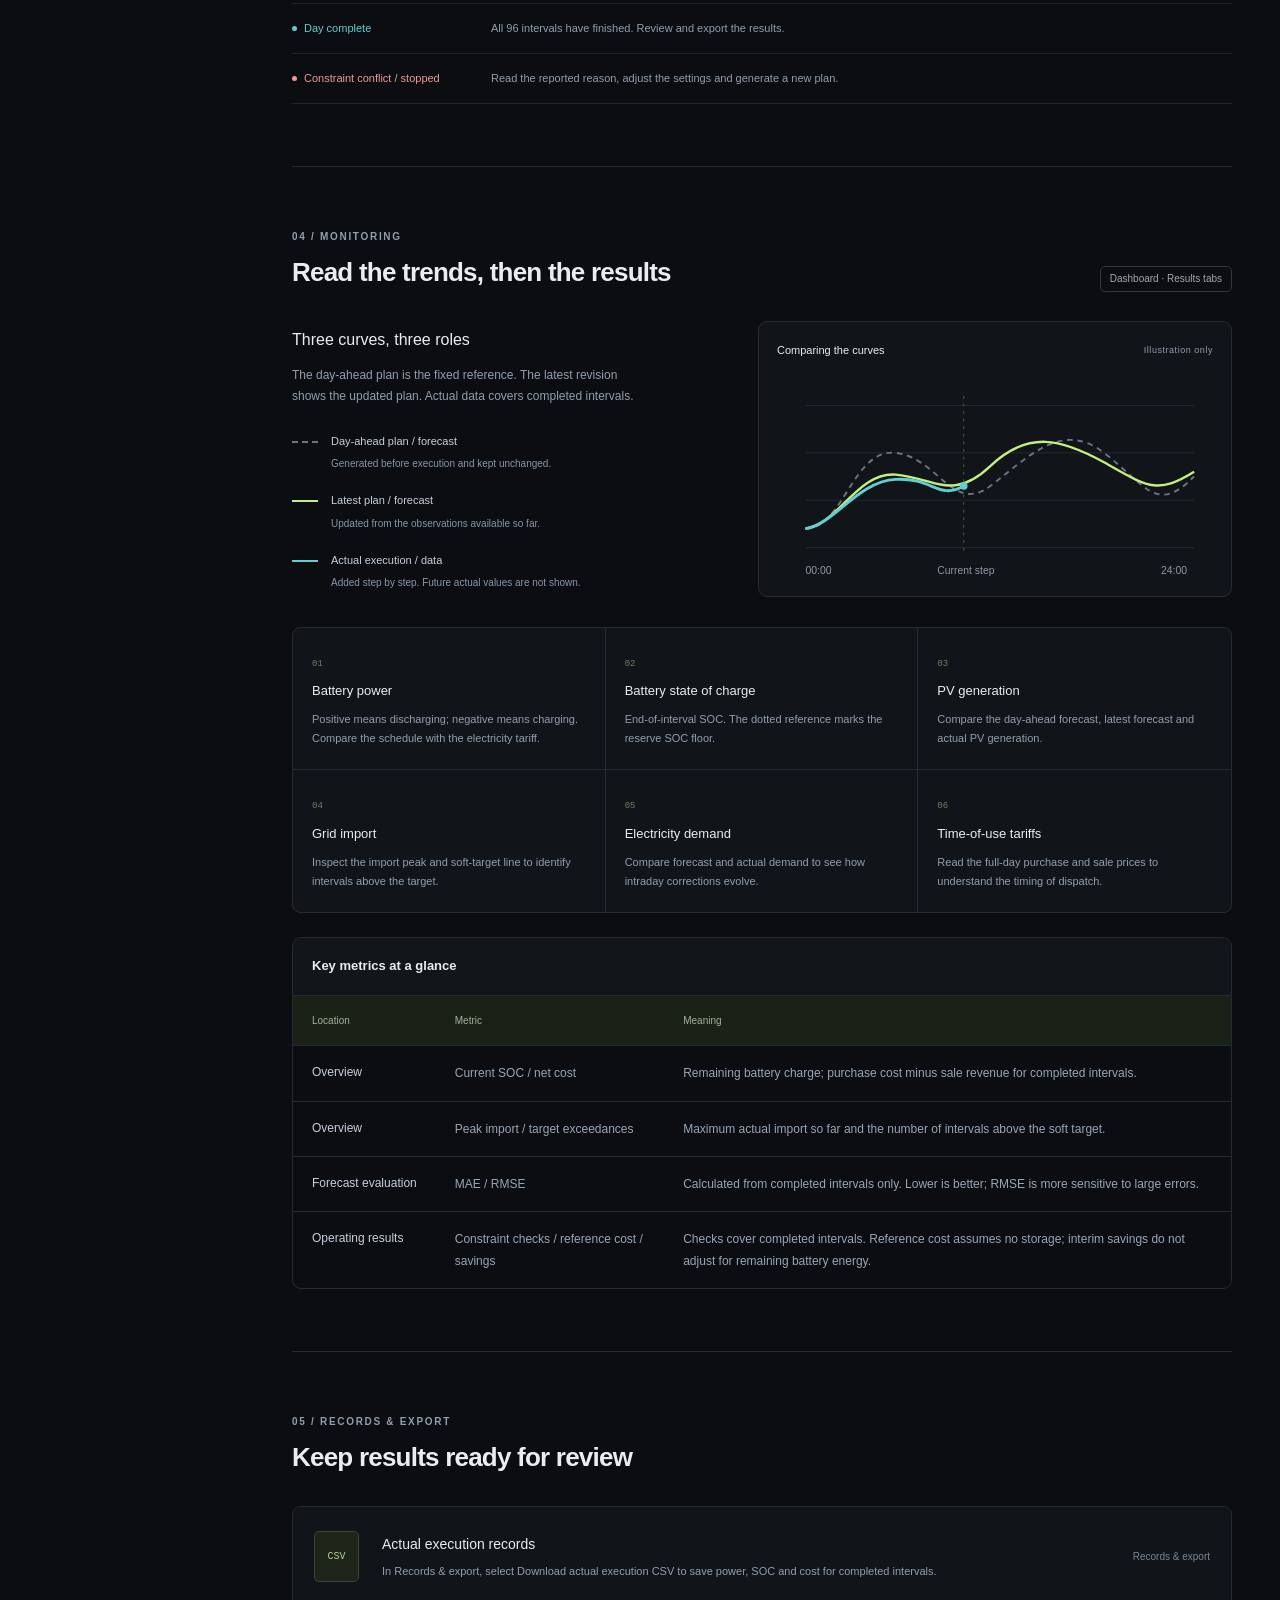
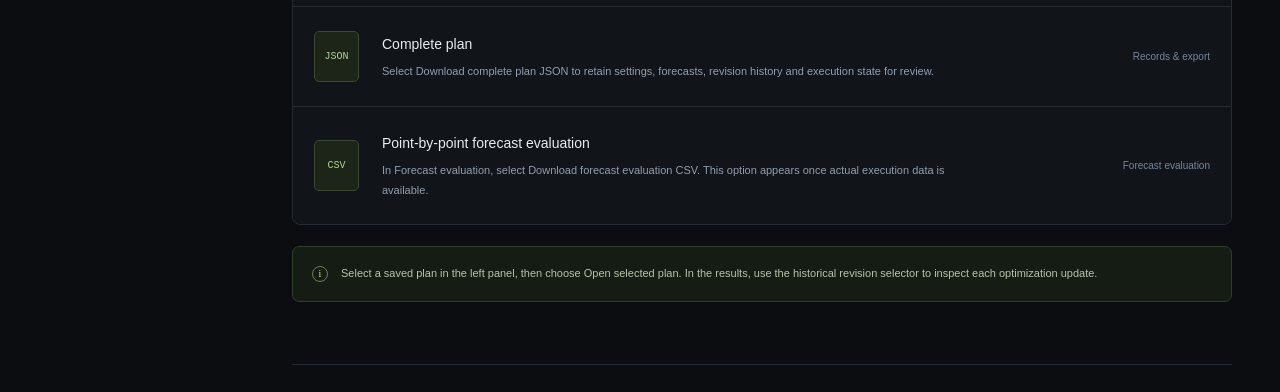
==== commit 9fb471a4: "Simplify README and keep the default guide entirely English" ====
--- a/index.html
+++ b/index.html
@@ -21,7 +21,7 @@
     </a>
     <div class="topbar-actions">
       <span class="edition">Energy Dispatch Center · User Guide</span>
-      <a class="language-link" href="./zh.html" hreflang="zh-CN" lang="zh-CN" aria-label="Switch to Chinese">中文</a>
+      <a class="language-link" href="./zh.html" hreflang="zh-CN" lang="zh-CN" aria-label="Switch to Chinese">ZH</a>
       <a class="button button-outline dashboard-link" href="https://ltd-prescription-bridal-positioning.trycloudflare.com/" target="_blank" rel="noopener noreferrer">Dashboard <span aria-hidden="true">↗</span></a>
       <button class="menu-toggle" type="button" aria-expanded="false" aria-controls="sidebar" aria-label="Open chapters"><span></span><span></span></button>
     </div>
